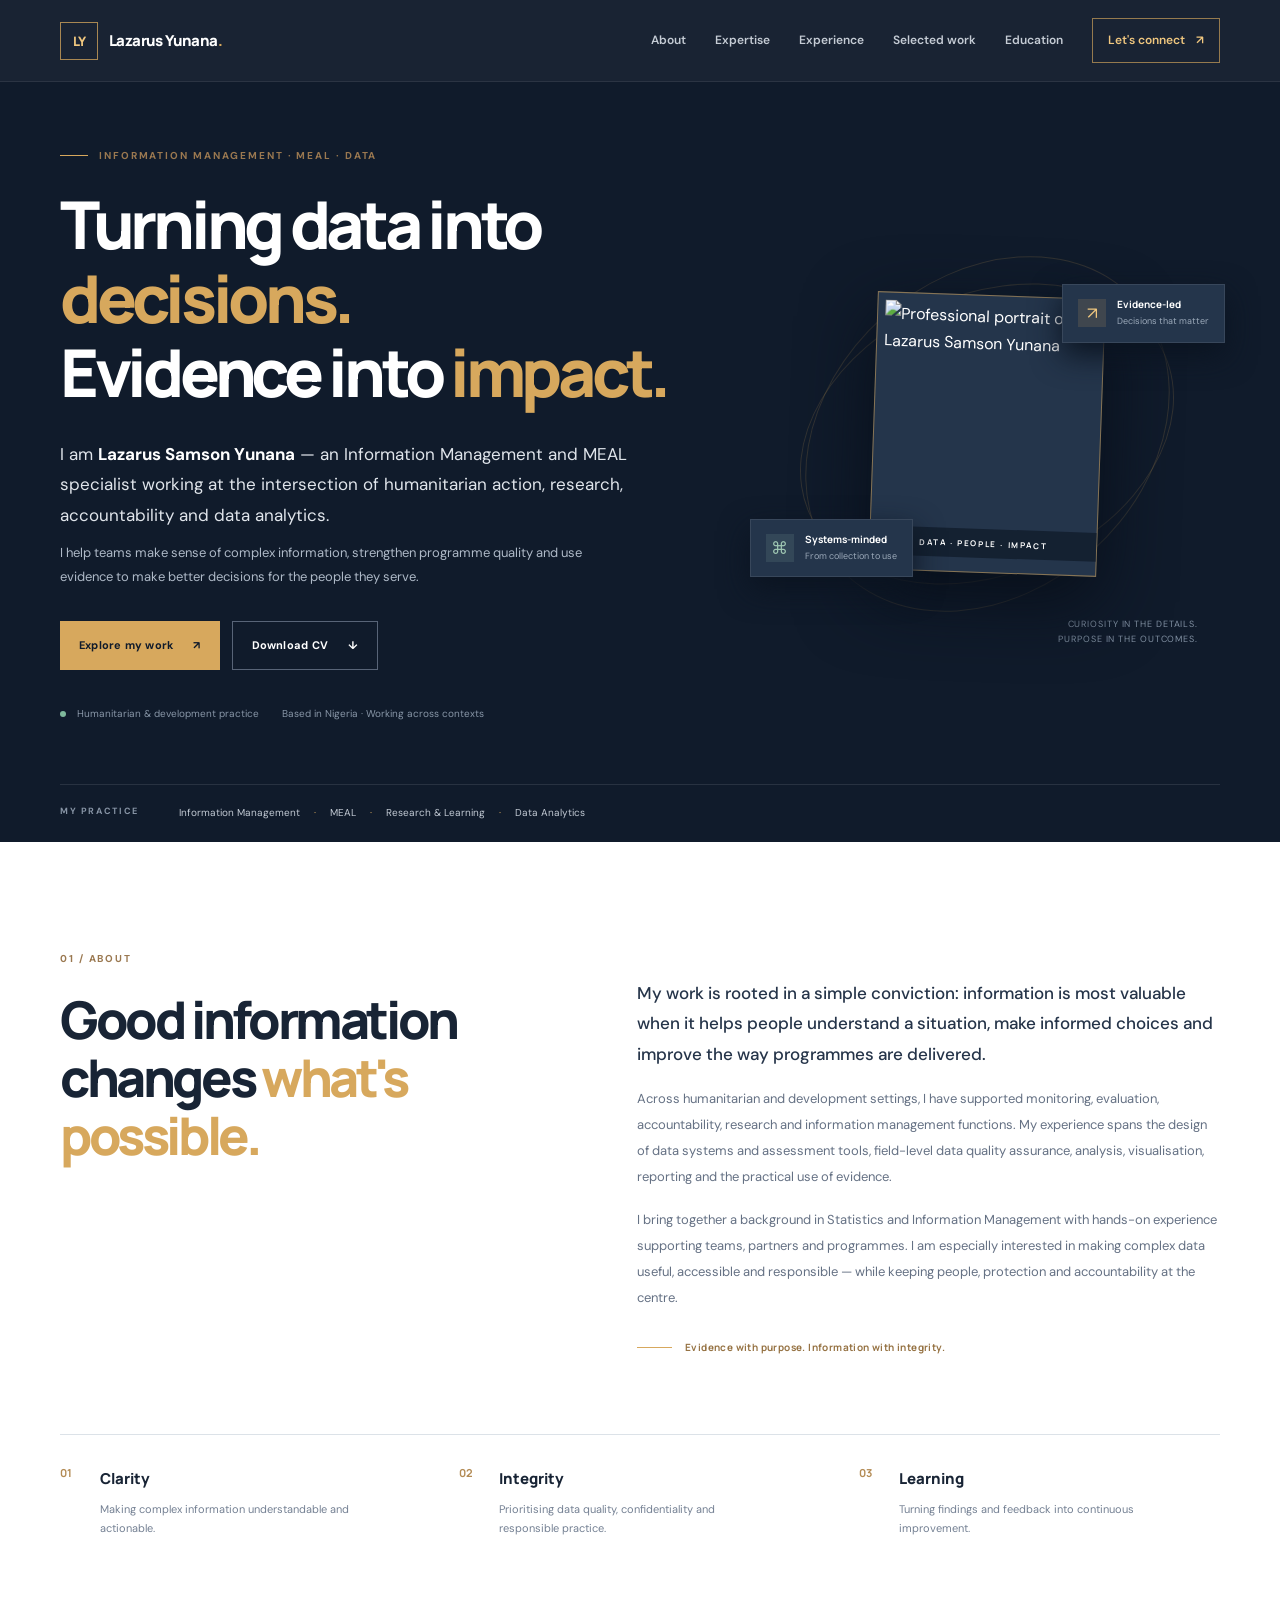
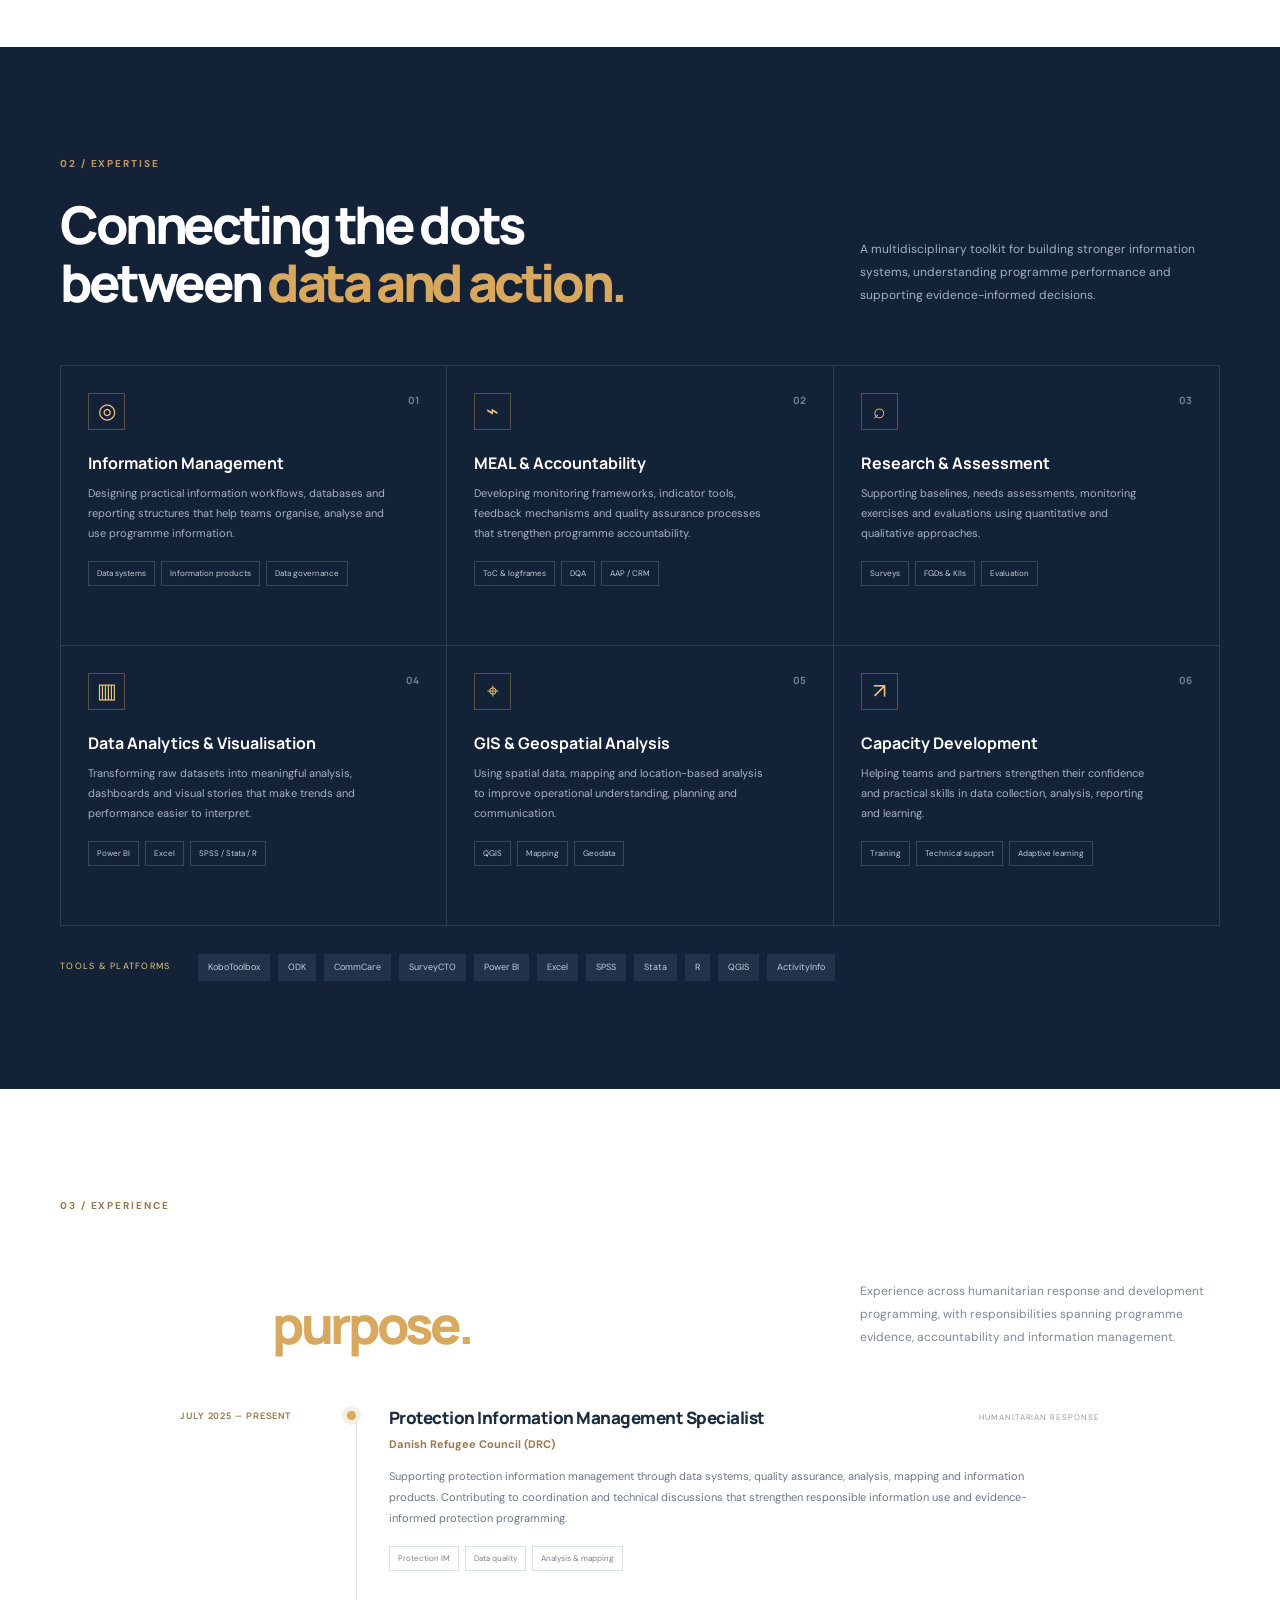
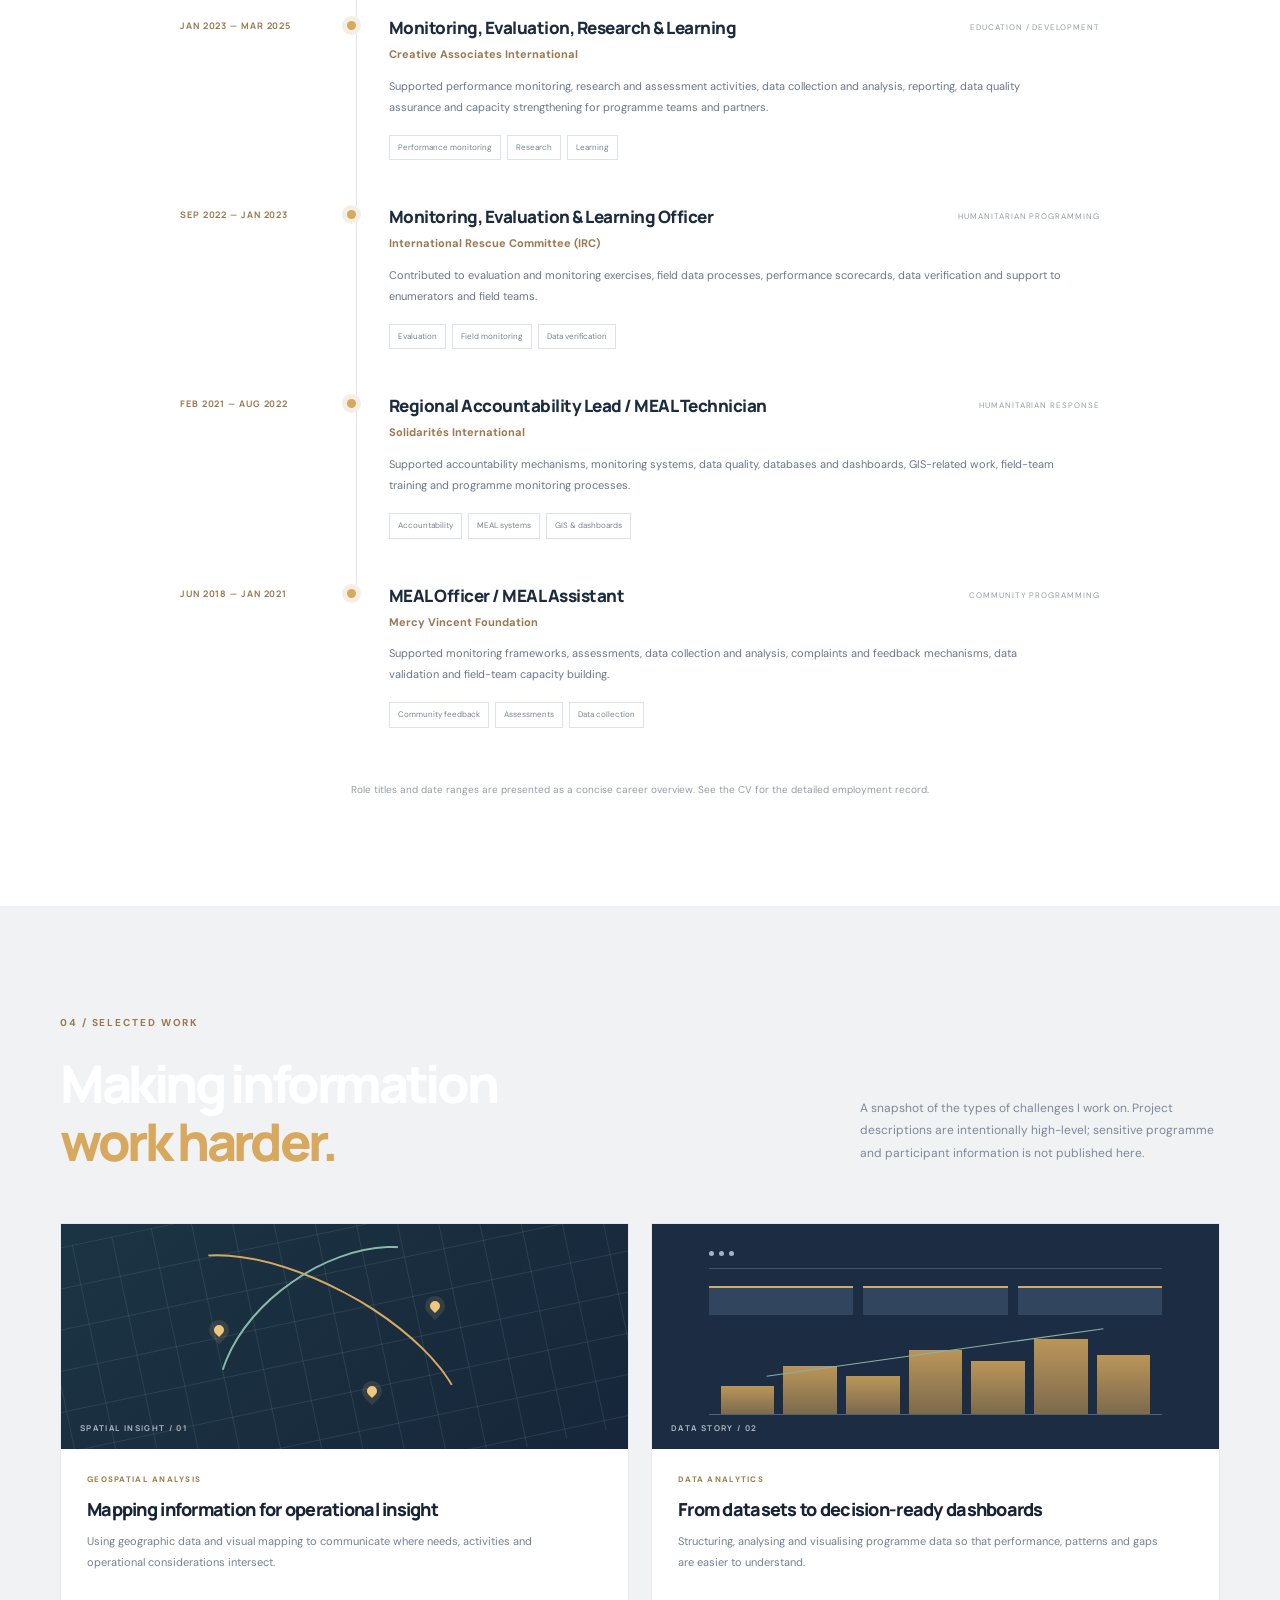
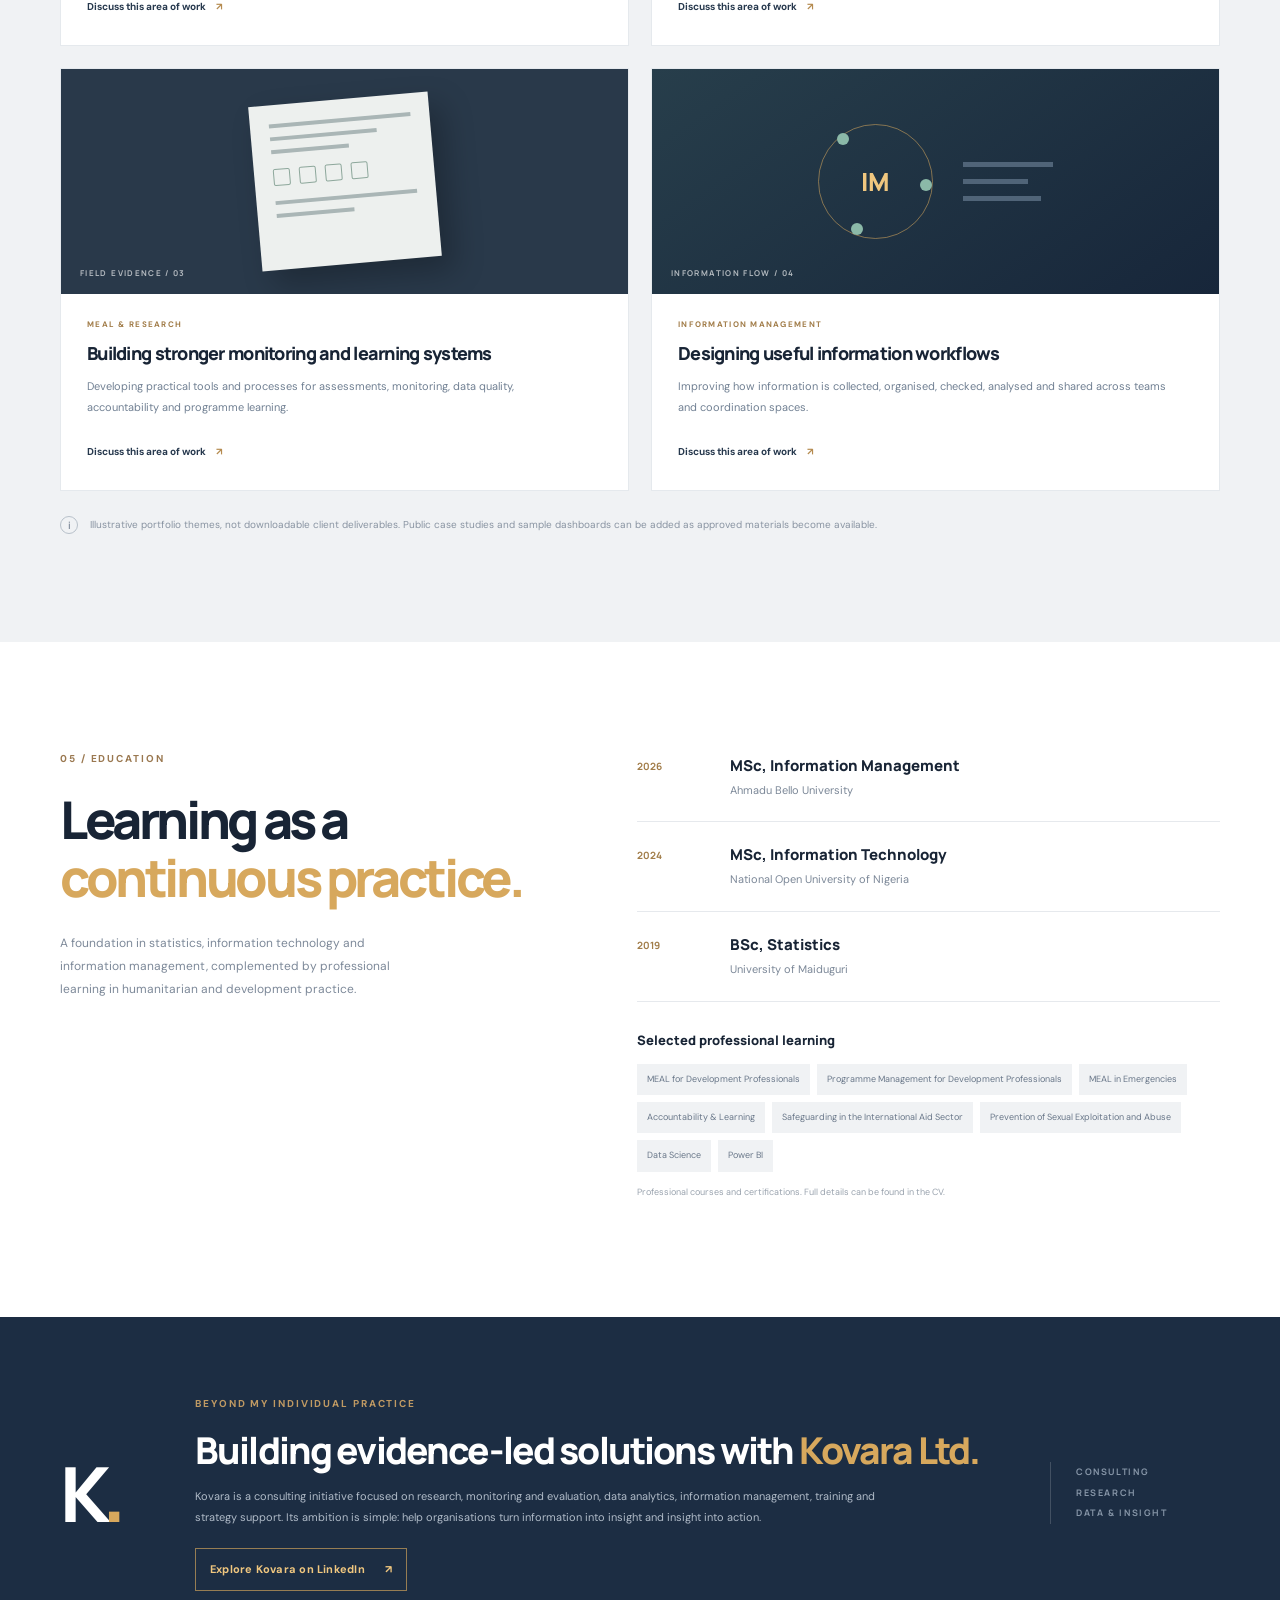
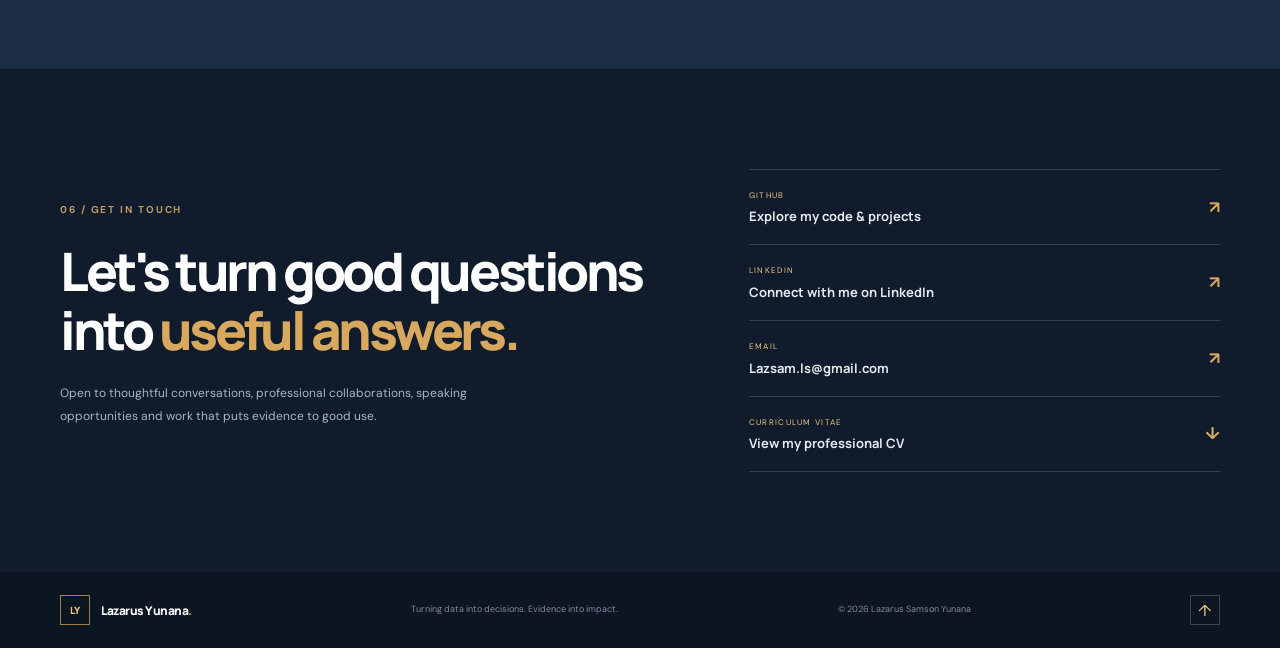
==== index.html @ 5ccc834b "Align portfolio experience and education with current CV" ====
<!doctype html>
<html lang="en">
<head>
  <meta charset="utf-8">
  <meta name="viewport" content="width=device-width, initial-scale=1">
  <meta name="theme-color" content="#101b2b">
  <meta name="description" content="Lazarus Samson Yunana — Information Management, MEAL, research and data analytics specialist turning data into decisions and evidence into impact.">
  <meta property="og:title" content="Lazarus Samson Yunana | Information Management & MEAL">
  <meta property="og:description" content="A portfolio of humanitarian information management, MEAL, research and data analytics work.">
  <meta property="og:type" content="website">
  <meta property="og:url" content="https://lazarusyunana.github.io/">
  <title>Lazarus Samson Yunana | Information Management & MEAL</title>
  <link rel="preconnect" href="https://fonts.googleapis.com">
  <link rel="preconnect" href="https://fonts.gstatic.com" crossorigin>
  <link href="https://fonts.googleapis.com/css2?family=DM+Sans:wght@400;500;600;700&family=Manrope:wght@400;500;600;700;800&display=swap" rel="stylesheet">
  <link rel="stylesheet" href="style.css">
  <script defer src="script.js"></script>
</head>
<body>
  <a class="skip-link" href="#main">Skip to content</a>
  <div class="reading-progress" aria-hidden="true"><span id="reading-progress-bar"></span></div>

  <header class="site-header" id="top">
    <div class="container nav-wrap">
      <a class="brand" href="#top" aria-label="Lazarus Yunana home">
        <span class="brand-mark">LY</span>
        <span class="brand-name">Lazarus Yunana<span class="brand-dot">.</span></span>
      </a>
      <button class="menu-toggle" type="button" aria-label="Open navigation" aria-expanded="false" aria-controls="primary-nav">
        <span></span><span></span>
      </button>
      <nav class="primary-nav" id="primary-nav" aria-label="Main navigation">
        <a href="#about">About</a>
        <a href="#expertise">Expertise</a>
        <a href="#experience">Experience</a>
        <a href="#work">Selected work</a>
        <a href="#education">Education</a>
        <a class="nav-contact" href="mailto:Lazsam.ls@gmail.com">Let's connect <span aria-hidden="true">↗</span></a>
      </nav>
    </div>
  </header>

  <main id="main">
    <section class="hero section-shell">
      <div class="hero-grid container">
        <div class="hero-copy">
          <p class="eyebrow"><span class="eyebrow-line"></span> INFORMATION MANAGEMENT · MEAL · DATA</p>
          <h1>Turning data into <span class="text-accent">decisions.</span><br>Evidence into <span class="text-accent">impact.</span></h1>
          <p class="hero-intro">I am <strong>Lazarus Samson Yunana</strong> — an Information Management and MEAL specialist working at the intersection of humanitarian action, research, accountability and data analytics.</p>
          <p class="hero-support">I help teams make sense of complex information, strengthen programme quality and use evidence to make better decisions for the people they serve.</p>
          <div class="hero-actions">
            <a class="button button-primary" href="#work">Explore my work <span aria-hidden="true">↗</span></a>
            <a class="button button-secondary" href="documents/Lazarus-Samson-Yunana-CV.pdf" target="_blank" rel="noopener">Download CV <span aria-hidden="true">↓</span></a>
          </div>
          <div class="hero-meta">
            <span><i class="status-dot"></i> Humanitarian & development practice</span>
            <span>Based in Nigeria · Working across contexts</span>
          </div>
        </div>
        <aside class="hero-aside" aria-label="Professional focus">
          <div class="orbit orbit-one"></div><div class="orbit orbit-two"></div>
          <div class="profile-photo-frame"><img class="profile-photo" src="images/profile-photo.jpg" alt="Professional portrait of Lazarus Samson Yunana"><span class="photo-caption">DATA · PEOPLE · IMPACT</span></div>
          <div class="floating-note note-top"><span class="note-icon">↗</span><span><strong>Evidence-led</strong><small>Decisions that matter</small></span></div>
          <div class="floating-note note-bottom"><span class="note-icon note-icon-light">⌘</span><span><strong>Systems-minded</strong><small>From collection to use</small></span></div>
          <div class="aside-caption">Curiosity in the details.<br>Purpose in the outcomes.</div>
        </aside>
      </div>
      <div class="hero-bottom container">
        <span>MY PRACTICE</span>
        <div class="practice-list"><span>Information Management</span><b>·</b><span>MEAL</span><b>·</b><span>Research & Learning</span><b>·</b><span>Data Analytics</span></div>
      </div>
    </section>

    <section class="section section-light" id="about">
      <div class="container two-column">
        <div class="section-heading reveal">
          <p class="eyebrow">01 / ABOUT</p>
          <h2>Good information<br>changes <span class="text-accent">what's possible.</span></h2>
        </div>
        <div class="about-copy reveal">
          <p class="lead">My work is rooted in a simple conviction: information is most valuable when it helps people understand a situation, make informed choices and improve the way programmes are delivered.</p>
          <p>Across humanitarian and development settings, I have supported monitoring, evaluation, accountability, research and information management functions. My experience spans the design of data systems and assessment tools, field-level data quality assurance, analysis, visualisation, reporting and the practical use of evidence.</p>
          <p>I bring together a background in Statistics and Information Management with hands-on experience supporting teams, partners and programmes. I am especially interested in making complex data useful, accessible and responsible — while keeping people, protection and accountability at the centre.</p>
          <div class="about-signoff"><span class="signoff-rule"></span><span>Evidence with purpose. Information with integrity.</span></div>
        </div>
      </div>
      <div class="container value-strip reveal">
        <div><span class="value-number">01</span><strong>Clarity</strong><p>Making complex information understandable and actionable.</p></div>
        <div><span class="value-number">02</span><strong>Integrity</strong><p>Prioritising data quality, confidentiality and responsible practice.</p></div>
        <div><span class="value-number">03</span><strong>Learning</strong><p>Turning findings and feedback into continuous improvement.</p></div>
      </div>
    </section>

    <section class="section section-dark" id="expertise">
      <div class="container">
        <div class="section-heading section-heading-wide reveal">
          <div><p class="eyebrow eyebrow-light">02 / EXPERTISE</p><h2>Connecting the dots<br>between <span class="text-accent">data and action.</span></h2></div>
          <p class="section-intro">A multidisciplinary toolkit for building stronger information systems, understanding programme performance and supporting evidence-informed decisions.</p>
        </div>
        <div class="expertise-grid">
          <article class="expertise-card reveal"><span class="card-index">01</span><div class="expertise-icon">◎</div><h3>Information Management</h3><p>Designing practical information workflows, databases and reporting structures that help teams organise, analyse and use programme information.</p><div class="tag-list"><span>Data systems</span><span>Information products</span><span>Data governance</span></div></article>
          <article class="expertise-card reveal"><span class="card-index">02</span><div class="expertise-icon">⌁</div><h3>MEAL & Accountability</h3><p>Developing monitoring frameworks, indicator tools, feedback mechanisms and quality assurance processes that strengthen programme accountability.</p><div class="tag-list"><span>ToC & logframes</span><span>DQA</span><span>AAP / CRM</span></div></article>
          <article class="expertise-card reveal"><span class="card-index">03</span><div class="expertise-icon">⌕</div><h3>Research & Assessment</h3><p>Supporting baselines, needs assessments, monitoring exercises and evaluations using quantitative and qualitative approaches.</p><div class="tag-list"><span>Surveys</span><span>FGDs & KIIs</span><span>Evaluation</span></div></article>
          <article class="expertise-card reveal"><span class="card-index">04</span><div class="expertise-icon">▥</div><h3>Data Analytics & Visualisation</h3><p>Transforming raw datasets into meaningful analysis, dashboards and visual stories that make trends and performance easier to interpret.</p><div class="tag-list"><span>Power BI</span><span>Excel</span><span>SPSS / Stata / R</span></div></article>
          <article class="expertise-card reveal"><span class="card-index">05</span><div class="expertise-icon">⌖</div><h3>GIS & Geospatial Analysis</h3><p>Using spatial data, mapping and location-based analysis to improve operational understanding, planning and communication.</p><div class="tag-list"><span>QGIS</span><span>Mapping</span><span>Geodata</span></div></article>
          <article class="expertise-card reveal"><span class="card-index">06</span><div class="expertise-icon">↗</div><h3>Capacity Development</h3><p>Helping teams and partners strengthen their confidence and practical skills in data collection, analysis, reporting and learning.</p><div class="tag-list"><span>Training</span><span>Technical support</span><span>Adaptive learning</span></div></article>
        </div>
        <div class="tools-band reveal"><span class="tools-label">TOOLS & PLATFORMS</span><div class="tools-list"><span>KoboToolbox</span><span>ODK</span><span>CommCare</span><span>SurveyCTO</span><span>Power BI</span><span>Excel</span><span>SPSS</span><span>Stata</span><span>R</span><span>QGIS</span><span>ActivityInfo</span></div></div>
      </div>
    </section>

    <section class="section section-light" id="experience">
      <div class="container">
        <div class="section-heading section-heading-wide reveal">
          <div><p class="eyebrow">03 / EXPERIENCE</p><h2>Grounded in practice.<br>Driven by <span class="text-accent">purpose.</span></h2></div>
          <p class="section-intro">Experience across humanitarian response and development programming, with responsibilities spanning programme evidence, accountability and information management.</p>
        </div>
        <div class="timeline">
          <article class="timeline-item reveal"><div class="timeline-date">JULY 2025 — PRESENT</div><div class="timeline-marker"></div><div class="timeline-content"><div class="timeline-topline"><h3>Protection Information Management Specialist</h3><span class="work-type">HUMANITARIAN RESPONSE</span></div><h4>Danish Refugee Council (DRC)</h4><p>Supporting protection information management through data systems, quality assurance, analysis, mapping and information products. Contributing to coordination and technical discussions that strengthen responsible information use and evidence-informed protection programming.</p><div class="timeline-tags"><span>Protection IM</span><span>Data quality</span><span>Analysis & mapping</span></div></div></article>
          <article class="timeline-item reveal"><div class="timeline-date">JAN 2023 — MAR 2025</div><div class="timeline-marker"></div><div class="timeline-content"><div class="timeline-topline"><h3>Monitoring, Evaluation, Research & Learning</h3><span class="work-type">EDUCATION / DEVELOPMENT</span></div><h4>Creative Associates International</h4><p>Supported performance monitoring, research and assessment activities, data collection and analysis, reporting, data quality assurance and capacity strengthening for programme teams and partners.</p><div class="timeline-tags"><span>Performance monitoring</span><span>Research</span><span>Learning</span></div></div></article>
          <article class="timeline-item reveal"><div class="timeline-date">SEP 2022 — JAN 2023</div><div class="timeline-marker"></div><div class="timeline-content"><div class="timeline-topline"><h3>Monitoring, Evaluation & Learning Officer</h3><span class="work-type">HUMANITARIAN PROGRAMMING</span></div><h4>International Rescue Committee (IRC)</h4><p>Contributed to evaluation and monitoring exercises, field data processes, performance scorecards, data verification and support to enumerators and field teams.</p><div class="timeline-tags"><span>Evaluation</span><span>Field monitoring</span><span>Data verification</span></div></div></article>
          <article class="timeline-item reveal"><div class="timeline-date">FEB 2021 — AUG 2022</div><div class="timeline-marker"></div><div class="timeline-content"><div class="timeline-topline"><h3>Regional Accountability Lead / MEAL Technician</h3><span class="work-type">HUMANITARIAN RESPONSE</span></div><h4>Solidarités International</h4><p>Supported accountability mechanisms, monitoring systems, data quality, databases and dashboards, GIS-related work, field-team training and programme monitoring processes.</p><div class="timeline-tags"><span>Accountability</span><span>MEAL systems</span><span>GIS & dashboards</span></div></div></article>
          <article class="timeline-item reveal"><div class="timeline-date">JUN 2018 — JAN 2021</div><div class="timeline-marker"></div><div class="timeline-content"><div class="timeline-topline"><h3>MEAL Officer / MEAL Assistant</h3><span class="work-type">COMMUNITY PROGRAMMING</span></div><h4>Mercy Vincent Foundation</h4><p>Supported monitoring frameworks, assessments, data collection and analysis, complaints and feedback mechanisms, data validation and field-team capacity building.</p><div class="timeline-tags"><span>Community feedback</span><span>Assessments</span><span>Data collection</span></div></div></article>
        </div>
        <p class="timeline-note">Role titles and date ranges are presented as a concise career overview. See the CV for the detailed employment record.</p>
      </div>
    </section>

    <section class="section section-paper" id="work">
      <div class="container">
        <div class="section-heading section-heading-wide reveal">
          <div><p class="eyebrow">04 / SELECTED WORK</p><h2>Making information<br><span class="text-accent">work harder.</span></h2></div>
          <p class="section-intro">A snapshot of the types of challenges I work on. Project descriptions are intentionally high-level; sensitive programme and participant information is not published here.</p>
        </div>
        <div class="work-grid">
          <article class="work-card work-feature reveal"><div class="work-visual visual-map"><div class="map-grid"></div><div class="map-route route-one"></div><div class="map-route route-two"></div><span class="map-pin pin-a"></span><span class="map-pin pin-b"></span><span class="map-pin pin-c"></span><span class="visual-label">SPATIAL INSIGHT / 01</span></div><div class="work-card-body"><div class="work-category">GEOSPATIAL ANALYSIS</div><h3>Mapping information for operational insight</h3><p>Using geographic data and visual mapping to communicate where needs, activities and operational considerations intersect.</p><a href="#contact" class="text-link">Discuss this area of work <span>↗</span></a></div></article>
          <article class="work-card reveal"><div class="work-visual visual-dashboard"><div class="dash-top"><i></i><i></i><i></i></div><div class="dash-content"><div class="dash-kpi"><span></span><span></span><span></span></div><div class="dash-chart"><b style="height:34%"></b><b style="height:58%"></b><b style="height:46%"></b><b style="height:78%"></b><b style="height:65%"></b><b style="height:91%"></b><b style="height:72%"></b></div><div class="dash-line"></div></div><span class="visual-label">DATA STORY / 02</span></div><div class="work-card-body"><div class="work-category">DATA ANALYTICS</div><h3>From datasets to decision-ready dashboards</h3><p>Structuring, analysing and visualising programme data so that performance, patterns and gaps are easier to understand.</p><a href="#contact" class="text-link">Discuss this area of work <span>↗</span></a></div></article>
          <article class="work-card reveal"><div class="work-visual visual-field"><div class="field-sheet"><span class="sheet-line long"></span><span class="sheet-line"></span><span class="sheet-line mid"></span><div class="sheet-checks"><i></i><i></i><i></i><i></i></div><span class="sheet-line long"></span><span class="sheet-line mid"></span></div><span class="visual-label">FIELD EVIDENCE / 03</span></div><div class="work-card-body"><div class="work-category">MEAL & RESEARCH</div><h3>Building stronger monitoring and learning systems</h3><p>Developing practical tools and processes for assessments, monitoring, data quality, accountability and programme learning.</p><a href="#contact" class="text-link">Discuss this area of work <span>↗</span></a></div></article>
          <article class="work-card reveal"><div class="work-visual visual-information"><div class="info-circles"><span>IM</span><i></i><i></i><i></i></div><div class="info-lines"><b></b><b></b><b></b></div><span class="visual-label">INFORMATION FLOW / 04</span></div><div class="work-card-body"><div class="work-category">INFORMATION MANAGEMENT</div><h3>Designing useful information workflows</h3><p>Improving how information is collected, organised, checked, analysed and shared across teams and coordination spaces.</p><a href="#contact" class="text-link">Discuss this area of work <span>↗</span></a></div></article>
        </div>
        <div class="work-footnote"><span class="footnote-mark">i</span><p>Illustrative portfolio themes, not downloadable client deliverables. Public case studies and sample dashboards can be added as approved materials become available.</p></div>
      </div>
    </section>

    <section class="section section-light" id="education">
      <div class="container education-grid">
        <div class="section-heading reveal"><p class="eyebrow">05 / EDUCATION</p><h2>Learning as a<br><span class="text-accent">continuous practice.</span></h2><p class="section-intro">A foundation in statistics, information technology and information management, complemented by professional learning in humanitarian and development practice.</p></div>
        <div class="education-content reveal">
          <div class="education-item"><span class="education-year">2026</span><div><h3>MSc, Information Management</h3><p>Ahmadu Bello University</p></div></div>
          <div class="education-item"><span class="education-year">2024</span><div><h3>MSc, Information Technology</h3><p>National Open University of Nigeria</p></div></div>
          <div class="education-item"><span class="education-year">2019</span><div><h3>BSc, Statistics</h3><p>University of Maiduguri</p></div></div>
          <div class="certifications"><h3>Selected professional learning</h3><div class="cert-list"><span>MEAL for Development Professionals</span><span>Programme Management for Development Professionals</span><span>MEAL in Emergencies</span><span>Accountability & Learning</span><span>Safeguarding in the International Aid Sector</span><span>Prevention of Sexual Exploitation and Abuse</span><span>Data Science</span><span>Power BI</span></div><p class="cert-note">Professional courses and certifications. Full details can be found in the CV.</p></div>
        </div>
      </div>
    </section>

    <section class="section section-kovara">
      <div class="container kovara-wrap reveal">
        <div class="kovara-mark">K<span>.</span></div>
        <div class="kovara-copy"><p class="eyebrow eyebrow-light">BEYOND MY INDIVIDUAL PRACTICE</p><h2>Building evidence-led solutions with <span class="text-accent">Kovara Ltd.</span></h2><p>Kovara is a consulting initiative focused on research, monitoring and evaluation, data analytics, information management, training and strategy support. Its ambition is simple: help organisations turn information into insight and insight into action.</p><a class="button button-outline" href="https://www.linkedin.com/company/kovara-ltd/" target="_blank" rel="noopener">Explore Kovara on LinkedIn <span>↗</span></a></div>
        <div class="kovara-side-note">CONSULTING<br>RESEARCH<br>DATA & INSIGHT</div>
      </div>
    </section>

    <section class="section contact-section" id="contact">
      <div class="container contact-wrap">
        <div class="contact-copy reveal"><p class="eyebrow eyebrow-light">06 / GET IN TOUCH</p><h2>Let's turn good questions<br>into <span class="text-accent">useful answers.</span></h2><p>Open to thoughtful conversations, professional collaborations, speaking opportunities and work that puts evidence to good use.</p></div>
        <div class="contact-links reveal">
          <a class="contact-link" href="https://github.com/Lazarusyunana" target="_blank" rel="noopener"><span><small>GITHUB</small><strong>Explore my code & projects</strong></span><b>↗</b></a>
          <a class="contact-link" href="https://www.linkedin.com/in/lazarus-samson-03a080132/" target="_blank" rel="noopener"><span><small>LINKEDIN</small><strong>Connect with me on LinkedIn</strong></span><b>↗</b></a>
          <a class="contact-link" href="mailto:Lazsam.ls@gmail.com"><span><small>EMAIL</small><strong>Lazsam.ls@gmail.com</strong></span><b>↗</b></a>
          <a class="contact-link" href="documents/Lazarus-Samson-Yunana-CV.pdf" target="_blank" rel="noopener"><span><small>CURRICULUM VITAE</small><strong>View my professional CV</strong></span><b>↓</b></a>
        </div>
      </div>
    </section>
  </main>

  <footer class="site-footer">
    <div class="container footer-wrap"><a class="brand footer-brand" href="#top"><span class="brand-mark">LY</span><span class="brand-name">Lazarus Yunana<span class="brand-dot">.</span></span></a><p>Turning data into decisions. Evidence into impact.</p><span>© <span id="current-year">2026</span> Lazarus Samson Yunana</span><a class="back-top" href="#top" aria-label="Back to top">↑</a></div>
  </footer>
</body>
</html>
---- style.css ----
:root{--navy:#101b2b;--navy-2:#17263a;--ink:#182435;--muted:#637083;--paper:#f4f6f8;--white:#fff;--line:#dce2e8;--accent:#d7a85d;--accent-light:#f0c77f;--font-body:"DM Sans",sans-serif;--font-display:"Manrope",sans-serif;--container:1160px}
*{box-sizing:border-box}html{scroll-behavior:smooth;scroll-padding-top:90px}body{margin:0;font-family:var(--font-body);color:var(--ink);background:var(--paper);line-height:1.7;-webkit-font-smoothing:antialiased}a{color:inherit;text-decoration:none}button{font:inherit}.container{width:min(var(--container),calc(100% - 48px));margin-inline:auto}.reading-progress{height:3px;position:fixed;z-index:1000;inset:0 0 auto;background:transparent}.reading-progress span{display:block;height:100%;width:0;background:var(--accent)}.skip-link{position:absolute;left:-999px;top:10px;background:#fff;padding:10px 16px;z-index:1001}.skip-link:focus{left:10px}
.site-header{height:82px;position:sticky;top:0;z-index:100;background:rgba(16,27,43,.96);backdrop-filter:blur(14px);border-bottom:1px solid rgba(255,255,255,.08)}.nav-wrap{height:100%;display:flex;align-items:center;justify-content:space-between}.brand{display:inline-flex;align-items:center;gap:11px;color:#fff}.brand-mark{width:38px;height:38px;display:grid;place-items:center;border:1px solid rgba(215,168,93,.75);color:var(--accent-light);font:800 13px var(--font-display);letter-spacing:-.04em}.brand-name{font:800 15px var(--font-display);letter-spacing:-.04em}.brand-dot{color:var(--accent)}.primary-nav{display:flex;align-items:center;gap:29px;color:#c5ccd5;font-size:12px;font-weight:600}.primary-nav>a:not(.nav-contact){transition:color .2s}.primary-nav>a:hover{color:var(--accent-light)}.nav-contact{padding:11px 15px;border:1px solid rgba(215,168,93,.65);color:var(--accent-light)}.nav-contact span{margin-left:8px}.menu-toggle{display:none}
.hero{background:var(--navy);color:#fff;position:relative;overflow:hidden}.hero-grid{min-height:620px;display:grid;grid-template-columns:1.15fr .85fr;align-items:center;gap:65px;padding-top:65px;padding-bottom:62px}.eyebrow{font-size:10px;font-weight:700;letter-spacing:.19em;color:#9a7850;margin:0 0 24px;display:flex;align-items:center;gap:11px}.eyebrow-line{width:28px;height:1px;background:var(--accent)}.hero h1,.section-heading h2,.contact-copy h2{font:800 clamp(40px,5.3vw,66px)/1.12 var(--font-display);letter-spacing:-.065em;margin:0}.text-accent{color:var(--accent)}.hero-intro{font-size:17px;line-height:1.8;color:#e0e5eb;max-width:620px;margin:29px 0 10px}.hero-intro strong{color:#fff}.hero-support{font-size:13px;line-height:1.9;color:#aeb9c7;max-width:560px;margin:0}.hero-actions{display:flex;gap:12px;flex-wrap:wrap;margin-top:31px}.button{display:inline-flex;align-items:center;justify-content:center;gap:20px;padding:14px 19px;font-size:11px;font-weight:700;letter-spacing:.02em;transition:transform .2s,background .2s}.button:hover{transform:translateY(-3px)}.button-primary{background:var(--accent);color:var(--navy)}.button-primary:hover{background:var(--accent-light)}.button-secondary{border:1px solid #586477;color:#fff}.button-secondary:hover{border-color:var(--accent);color:var(--accent-light)}.hero-meta{display:flex;gap:23px;flex-wrap:wrap;margin-top:35px;color:#8896a7;font-size:10px}.status-dot{display:inline-block;width:6px;height:6px;border-radius:50%;background:#7eb89b;margin-right:8px}.hero-aside{height:430px;position:relative;display:grid;place-items:center}.orbit{position:absolute;border:1px solid rgba(215,168,93,.17);border-radius:50%;transform:rotate(-24deg)}.orbit-one{width:390px;height:280px}.orbit-two{width:315px;height:400px;transform:rotate(48deg)}.profile-monogram{width:228px;height:228px;border-radius:50%;border:1px solid rgba(215,168,93,.5);background:radial-gradient(circle at 35% 30%,#31435a,#17263a 64%);box-shadow:0 25px 70px #080f1a;display:flex;flex-direction:column;align-items:center;justify-content:center;position:relative;z-index:1}.profile-monogram:before,.profile-monogram:after{content:"";position:absolute;border:1px solid rgba(215,168,93,.22);border-radius:50%;inset:13px}.profile-monogram:after{inset:-10px;border-style:dashed}.profile-monogram>span{font:800 78px/.95 var(--font-display);letter-spacing:-.1em;color:#f0c77f}.profile-monogram small{font-size:8px;letter-spacing:.22em;color:#aab6c5;margin-top:17px}.floating-note{position:absolute;z-index:2;display:flex;align-items:center;gap:11px;padding:12px 15px;background:#24354b;border:1px solid rgba(255,255,255,.09);box-shadow:0 12px 30px #0b1421;color:#fff}.note-top{top:65px;right:-5px}.note-bottom{bottom:72px;left:-5px}.note-icon{width:28px;height:28px;display:grid;place-items:center;background:rgba(215,168,93,.15);color:var(--accent-light);font-size:17px}.note-icon-light{color:#9ec6b2;background:rgba(158,198,178,.12)}.floating-note strong,.floating-note small{display:block}.floating-note strong{font:700 10px var(--font-display)}.floating-note small{font-size:9px;color:#9ba9b9;margin-top:3px}.aside-caption{position:absolute;bottom:2px;right:22px;font-size:9px;line-height:1.7;letter-spacing:.1em;text-transform:uppercase;color:#8190a2;text-align:right}.hero-bottom{border-top:1px solid rgba(255,255,255,.1);padding-top:19px;padding-bottom:21px;display:flex;gap:40px;align-items:center}.hero-bottom>span{font-size:9px;letter-spacing:.18em;color:#8794a5;font-weight:700}.practice-list{display:flex;gap:14px;flex-wrap:wrap;color:#c2cad4;font-size:10px}.practice-list b{color:var(--accent);font-weight:400}
.section{padding:108px 0}.section-light{background:#fff}.section-paper{background:#f0f2f4}.two-column{display:grid;grid-template-columns:.9fr 1.1fr;gap:100px}.section-heading h2{font-size:clamp(36px,4.3vw,52px);color:var(--ink)}.about-copy{padding-top:28px}.about-copy p{font-size:13px;color:#657184;line-height:2;margin:0 0 17px}.about-copy .lead{font-size:17px;line-height:1.8;color:#253449;font-weight:500}.about-signoff{display:flex;align-items:center;gap:13px;margin-top:29px;color:#967344;font:700 10px var(--font-display);letter-spacing:.04em}.signoff-rule{width:35px;height:1px;background:var(--accent)}.value-strip{display:grid;grid-template-columns:repeat(3,1fr);gap:38px;margin-top:80px;padding-top:30px;border-top:1px solid var(--line)}.value-strip>div{position:relative;padding-left:40px}.value-number{position:absolute;left:0;top:0;color:#b38b54;font:700 11px var(--font-display)}.value-strip strong{font:800 15px var(--font-display)}.value-strip p{font-size:11px;color:#748093;max-width:260px;margin:7px 0 0;line-height:1.8}
.section-dark{background:#142237;color:#fff}.eyebrow-light{color:#c09a63}.section-heading-wide{display:flex;justify-content:space-between;align-items:flex-end;gap:60px;margin-bottom:52px}.section-heading-wide h2{color:#fff}.section-intro{max-width:360px;color:#7d8999;font-size:12px;line-height:1.9;margin:0 0 6px}.section-dark .section-intro{color:#a4afbd}.expertise-grid{display:grid;grid-template-columns:repeat(3,1fr);border-top:1px solid rgba(255,255,255,.12);border-left:1px solid rgba(255,255,255,.12)}.expertise-card{min-height:280px;padding:27px 27px 25px;position:relative;border-right:1px solid rgba(255,255,255,.12);border-bottom:1px solid rgba(255,255,255,.12);transition:background .25s}.expertise-card:hover{background:#1c2d44}.card-index{position:absolute;top:27px;right:27px;color:#758397;font:700 10px var(--font-display)}.expertise-icon{width:37px;height:37px;display:grid;place-items:center;color:var(--accent-light);border:1px solid rgba(215,168,93,.35);font-size:21px}.expertise-card h3{font:700 16px var(--font-display);margin:22px 0 9px}.expertise-card p{font-size:11px;line-height:1.85;color:#a8b2bf;margin:0;max-width:300px}.tag-list,.timeline-tags{display:flex;gap:6px;flex-wrap:wrap;margin-top:17px}.tag-list span,.timeline-tags span{font-size:8px;padding:5px 8px;border:1px solid rgba(255,255,255,.16);color:#c1cbd6}.tools-band{display:flex;gap:28px;align-items:flex-start;padding-top:28px}.tools-label{font-size:9px;letter-spacing:.14em;color:var(--accent-light);white-space:nowrap;padding-top:5px}.tools-list{display:flex;gap:8px;flex-wrap:wrap}.tools-list span{font-size:9px;color:#c4cbd5;background:#21334a;padding:6px 10px}
.timeline{max-width:920px;margin:0 auto}.timeline-item{display:grid;grid-template-columns:145px 20px 1fr;gap:22px;position:relative;padding-bottom:42px}.timeline-item:not(:last-child):before{content:"";position:absolute;left:176px;top:17px;bottom:-1px;width:1px;background:#dfe4e9}.timeline-date{font:700 9px var(--font-display);letter-spacing:.1em;color:#9a7850;padding-top:3px}.timeline-marker{width:9px;height:9px;border-radius:50%;background:var(--accent);margin-top:5px;position:relative;z-index:1;box-shadow:0 0 0 5px #f5eee4}.timeline-content{padding-bottom:3px}.timeline-topline{display:flex;justify-content:space-between;gap:20px;align-items:flex-start}.timeline-content h3{font:800 17px var(--font-display);letter-spacing:-.03em;margin:0;color:#1c2b3d}.timeline-content h4{font-size:11px;color:#9a7850;margin:6px 0 12px;font-weight:700}.timeline-content p{font-size:11px;color:#697689;line-height:1.9;margin:0;max-width:680px}.work-type{font-size:8px;letter-spacing:.12em;color:#929eac;white-space:nowrap;padding-top:5px}.timeline-tags span{border-color:#dce2e8;color:#778395}.timeline-note{font-size:10px;color:#929cab;text-align:center;margin:8px 0 0}
.work-grid{display:grid;grid-template-columns:repeat(2,1fr);gap:22px}.work-card{background:#fff;border:1px solid #e5e9ed;transition:transform .25s,box-shadow .25s}.work-card:hover{transform:translateY(-5px);box-shadow:0 18px 40px rgba(26,43,63,.08)}.work-visual{height:225px;position:relative;overflow:hidden;background:#17263a}.visual-label{position:absolute;bottom:16px;left:19px;font:700 8px var(--font-display);letter-spacing:.17em;color:rgba(255,255,255,.65)}.visual-map{background:linear-gradient(135deg,#1b3443,#17263a)}.map-grid{position:absolute;inset:0;background-image:linear-gradient(rgba(173,205,195,.12) 1px,transparent 1px),linear-gradient(90deg,rgba(173,205,195,.12) 1px,transparent 1px);background-size:31px 31px;transform:rotate(-12deg) scale(1.3)}.map-route{position:absolute;border:2px solid #d7a85d;border-color:#d7a85d transparent transparent transparent;border-radius:50%;transform:rotate(28deg)}.route-one{width:340px;height:150px;left:14%;top:26%}.route-two{width:280px;height:180px;left:25%;top:18%;transform:rotate(-35deg);border-color:#8bb9a8 transparent transparent transparent}.map-pin{position:absolute;width:10px;height:10px;border-radius:50% 50% 50% 0;background:#f0c77f;transform:rotate(-45deg);box-shadow:0 0 0 5px rgba(240,199,127,.13)}.pin-a{left:27%;top:45%}.pin-b{left:65%;top:34%}.pin-c{left:54%;top:72%}.visual-dashboard{background:#1c2c42;padding:27px 10%}.dash-top{display:flex;gap:5px;border-bottom:1px solid #43536a;padding-bottom:12px}.dash-top i{width:5px;height:5px;border-radius:50%;background:#a5b3c2}.dash-content{padding-top:17px}.dash-kpi{display:flex;gap:10px}.dash-kpi span{height:29px;flex:1;background:#31465e;border-top:2px solid #d7a85d}.dash-chart{height:83px;display:flex;align-items:flex-end;gap:9px;margin-top:17px;padding:0 12px;border-bottom:1px solid #526177}.dash-chart b{flex:1;background:linear-gradient(#d7a85d,#8d754f);opacity:.85}.dash-line{width:60%;height:1px;background:#85b4a4;position:absolute;top:57%;left:20%;transform:rotate(-8deg)}.visual-field{background:#29394a;display:grid;place-items:center}.field-sheet{width:180px;height:165px;background:#edf0ee;transform:rotate(-5deg);padding:19px;box-shadow:12px 15px 30px rgba(0,0,0,.25)}.sheet-line{display:block;height:4px;width:75%;background:#aab6b6;margin-bottom:9px}.sheet-line.long{width:100%}.sheet-line.mid{width:55%}.sheet-checks{display:flex;gap:9px;margin:15px 0}.sheet-checks i{width:17px;height:17px;border:1px solid #8da79b;border-radius:2px}.visual-information{background:linear-gradient(145deg,#273e4b,#17263a);display:flex;align-items:center;justify-content:center;gap:30px}.info-circles{width:115px;height:115px;border:1px solid rgba(215,168,93,.55);border-radius:50%;display:grid;place-items:center;position:relative;color:#f0c77f;font:800 25px var(--font-display)}.info-circles i{position:absolute;width:12px;height:12px;border-radius:50%;background:#8bb9a8}.info-circles i:nth-child(2){top:8px;left:18px}.info-circles i:nth-child(3){right:0;top:48%}.info-circles i:nth-child(4){bottom:3px;left:32px}.info-lines{display:grid;gap:12px}.info-lines b{display:block;width:90px;height:5px;background:#506478}.info-lines b:nth-child(2){width:65px}.info-lines b:nth-child(3){width:78px}.work-card-body{padding:24px 26px 27px}.work-category{font-size:8px;letter-spacing:.16em;color:#a17c48;font-weight:700}.work-card-body h3{font:800 18px/1.35 var(--font-display);letter-spacing:-.04em;margin:10px 0}.work-card-body p{font-size:11px;line-height:1.9;color:#718093;margin:0 0 18px;max-width:490px}.text-link{font-size:10px;font-weight:700;color:#26384d}.text-link span{color:#b58b50;margin-left:8px}.work-footnote{display:flex;gap:12px;align-items:center;margin-top:25px;color:#8994a2}.footnote-mark{width:18px;height:18px;border:1px solid #b8c1ca;border-radius:50%;display:grid;place-items:center;font:700 10px var(--font-display);flex:none}.work-footnote p{font-size:10px;margin:0;line-height:1.7}
.education-grid{display:grid;grid-template-columns:.9fr 1.1fr;gap:100px}.education-grid .section-intro{margin-top:25px}.education-content{padding-top:5px}.education-item{display:grid;grid-template-columns:75px 1fr;gap:18px;padding:0 0 22px;margin-bottom:22px;border-bottom:1px solid #e6e9ed}.education-year{font:700 10px var(--font-display);color:#a17c48;padding-top:4px}.education-item h3{font:800 15px var(--font-display);margin:0 0 5px}.education-item p{font-size:11px;color:#7c8898;margin:0}.certifications{padding-top:7px}.certifications>h3{font:800 13px var(--font-display);margin:0 0 15px}.cert-list{display:flex;flex-wrap:wrap;gap:7px}.cert-list span{font-size:9px;color:#697789;background:#f0f2f4;padding:8px 10px}.cert-note{font-size:9px;color:#9aa3ae;margin-top:13px}
.section-kovara{background:#1c2d43;color:#fff;padding:78px 0}.kovara-wrap{display:grid;grid-template-columns:100px 1fr 170px;gap:35px;align-items:center}.kovara-mark{font:800 76px/.9 var(--font-display);letter-spacing:-.12em;color:#fff}.kovara-mark span{color:var(--accent)}.kovara-copy .eyebrow{margin-bottom:15px}.kovara-copy h2{font:800 clamp(25px,3.2vw,37px)/1.25 var(--font-display);letter-spacing:-.05em;margin:0 0 13px}.kovara-copy>p:not(.eyebrow){font-size:11px;color:#b0bbc8;line-height:1.9;max-width:690px;margin:0 0 20px}.button-outline{border:1px solid rgba(215,168,93,.65);color:var(--accent-light);padding:11px 14px}.button-outline:hover{background:rgba(215,168,93,.1)}.kovara-side-note{border-left:1px solid rgba(255,255,255,.17);padding-left:25px;font:700 9px/2.3 var(--font-display);letter-spacing:.18em;color:#8796a8}
.contact-section{background:#101b2b;color:#fff;padding:100px 0}.contact-wrap{display:grid;grid-template-columns:1fr .8fr;gap:100px;align-items:center}.contact-copy h2{font-size:clamp(36px,4.3vw,53px)}.contact-copy>p:not(.eyebrow){font-size:12px;line-height:1.9;color:#aab5c2;max-width:440px;margin-top:22px}.contact-links{border-top:1px solid rgba(255,255,255,.16)}.contact-link{display:flex;justify-content:space-between;align-items:center;padding:19px 0;border-bottom:1px solid rgba(255,255,255,.16);transition:padding .2s}.contact-link:hover{padding-inline:8px}.contact-link small,.contact-link strong{display:block}.contact-link small{font-size:8px;letter-spacing:.16em;color:var(--accent-light);margin-bottom:5px}.contact-link strong{font:700 13px var(--font-display);color:#e5eaf0}.contact-link>b{font-size:17px;color:var(--accent)}
.site-footer{background:#0c1522;color:#7f8b9b;padding:23px 0}.footer-wrap{display:flex;align-items:center;justify-content:space-between;gap:20px}.footer-brand .brand-mark{width:30px;height:30px;font-size:10px}.footer-brand .brand-name{font-size:12px}.footer-wrap>p,.footer-wrap>span{font-size:9px;margin:0}.back-top{width:30px;height:30px;display:grid;place-items:center;border:1px solid #394657;color:var(--accent-light)}
.reveal{opacity:0;transform:translateY(18px);transition:opacity .65s ease,transform .65s ease}.reveal.is-visible{opacity:1;transform:translateY(0)}
@media(max-width:900px){.primary-nav{gap:17px}.hero-grid{gap:20px}.hero-aside{transform:scale(.9)}.two-column,.education-grid{gap:55px}.section{padding:85px 0}.expertise-card{padding:23px 20px}.contact-wrap{gap:50px}}
@media(max-width:700px){.container{width:min(100% - 36px,var(--container))}.site-header{height:70px}.menu-toggle{display:flex;flex-direction:column;gap:6px;border:0;background:none;padding:10px;cursor:pointer}.menu-toggle span{width:23px;height:2px;background:#fff;transition:transform .2s}.menu-toggle[aria-expanded=true] span:first-child{transform:translateY(4px) rotate(45deg)}.menu-toggle[aria-expanded=true] span:last-child{transform:translateY(-4px) rotate(-45deg)}.primary-nav{display:none;position:absolute;top:70px;left:0;right:0;background:#101b2b;padding:15px 24px 25px;flex-direction:column;align-items:stretch;gap:0;border-top:1px solid rgba(255,255,255,.1)}.primary-nav.is-open{display:flex}.primary-nav a{padding:12px 0}.primary-nav .nav-contact{margin-top:8px;text-align:center;padding:11px}.hero-grid{grid-template-columns:1fr;gap:5px;padding-top:68px;padding-bottom:28px}.hero h1{font-size:clamp(39px,11vw,55px)}.hero-intro{font-size:15px}.hero-aside{height:330px;transform:none;margin-top:5px}.profile-monogram{width:185px;height:185px}.profile-monogram>span{font-size:65px}.orbit-one{width:310px;height:230px}.orbit-two{width:260px;height:320px}.note-top{right:0;top:30px}.note-bottom{left:0;bottom:47px}.aside-caption{right:0;bottom:0}.hero-bottom{display:block}.hero-bottom>span{display:block;margin-bottom:11px}.practice-list{gap:8px 11px}.section{padding:72px 0}.two-column,.education-grid,.contact-wrap{grid-template-columns:1fr;gap:28px}.about-copy{padding-top:0}.value-strip{grid-template-columns:1fr;gap:23px;margin-top:50px}.value-strip>div{max-width:400px}.section-heading-wide{display:block;margin-bottom:35px}.section-heading-wide .section-intro{margin-top:22px}.expertise-grid{grid-template-columns:1fr 1fr}.expertise-card{min-height:285px;padding:19px 15px}.expertise-card h3{font-size:14px}.expertise-card p{font-size:10px}.card-index{top:20px;right:15px}.tools-band{display:block}.tools-label{display:block;margin-bottom:13px}.timeline-item{grid-template-columns:1fr 14px;gap:12px;padding-bottom:32px}.timeline-date{grid-column:1;grid-row:1}.timeline-marker{grid-column:2;grid-row:1;margin-top:3px}.timeline-content{grid-column:1 / -1;grid-row:2;padding-left:0}.timeline-item:not(:last-child):before{left:auto;right:6px;top:15px;bottom:-1px}.timeline-topline{display:block}.work-type{display:block;margin-top:5px}.work-grid{grid-template-columns:1fr}.work-visual{height:205px}.kovara-wrap{grid-template-columns:55px 1fr;gap:18px}.kovara-mark{font-size:53px}.kovara-side-note{grid-column:2;border-left:0;border-top:1px solid rgba(255,255,255,.17);padding:13px 0 0;display:flex;gap:12px}.contact-wrap{gap:35px}.footer-wrap{flex-wrap:wrap}.footer-wrap>p{order:3;width:100%}.footer-wrap>span{margin-left:auto}}
@media(max-width:420px){.expertise-grid{grid-template-columns:1fr}.expertise-card{min-height:0;padding:22px 19px 24px}.expertise-card p{max-width:none}.hero-actions .button{flex:1}.hero-meta{display:grid;gap:8px}.kovara-wrap{grid-template-columns:1fr}.kovara-mark{font-size:52px}.kovara-side-note{grid-column:1}.section-heading h2{font-size:37px}}
@media(prefers-reduced-motion:reduce){html{scroll-behavior:auto}*,*::before,*::after{transition:none!important;animation:none!important}.reveal{opacity:1;transform:none}}

/* Professional portrait */
.profile-photo-frame{width:228px;height:278px;position:relative;z-index:1;padding:7px;border:1px solid rgba(215,168,93,.55);background:#24354b;box-shadow:0 25px 70px #080f1a;transform:rotate(2deg)}
.profile-photo{width:100%;height:100%;display:block;object-fit:cover;object-position:center 25%;filter:saturate(.92)}
.photo-caption{position:absolute;bottom:14px;left:0;right:0;text-align:center;color:#fff;background:rgba(16,27,43,.78);font:700 8px var(--font-display);letter-spacing:.2em;padding:9px 4px}
@media(max-width:700px){.profile-photo-frame{width:190px;height:232px}}
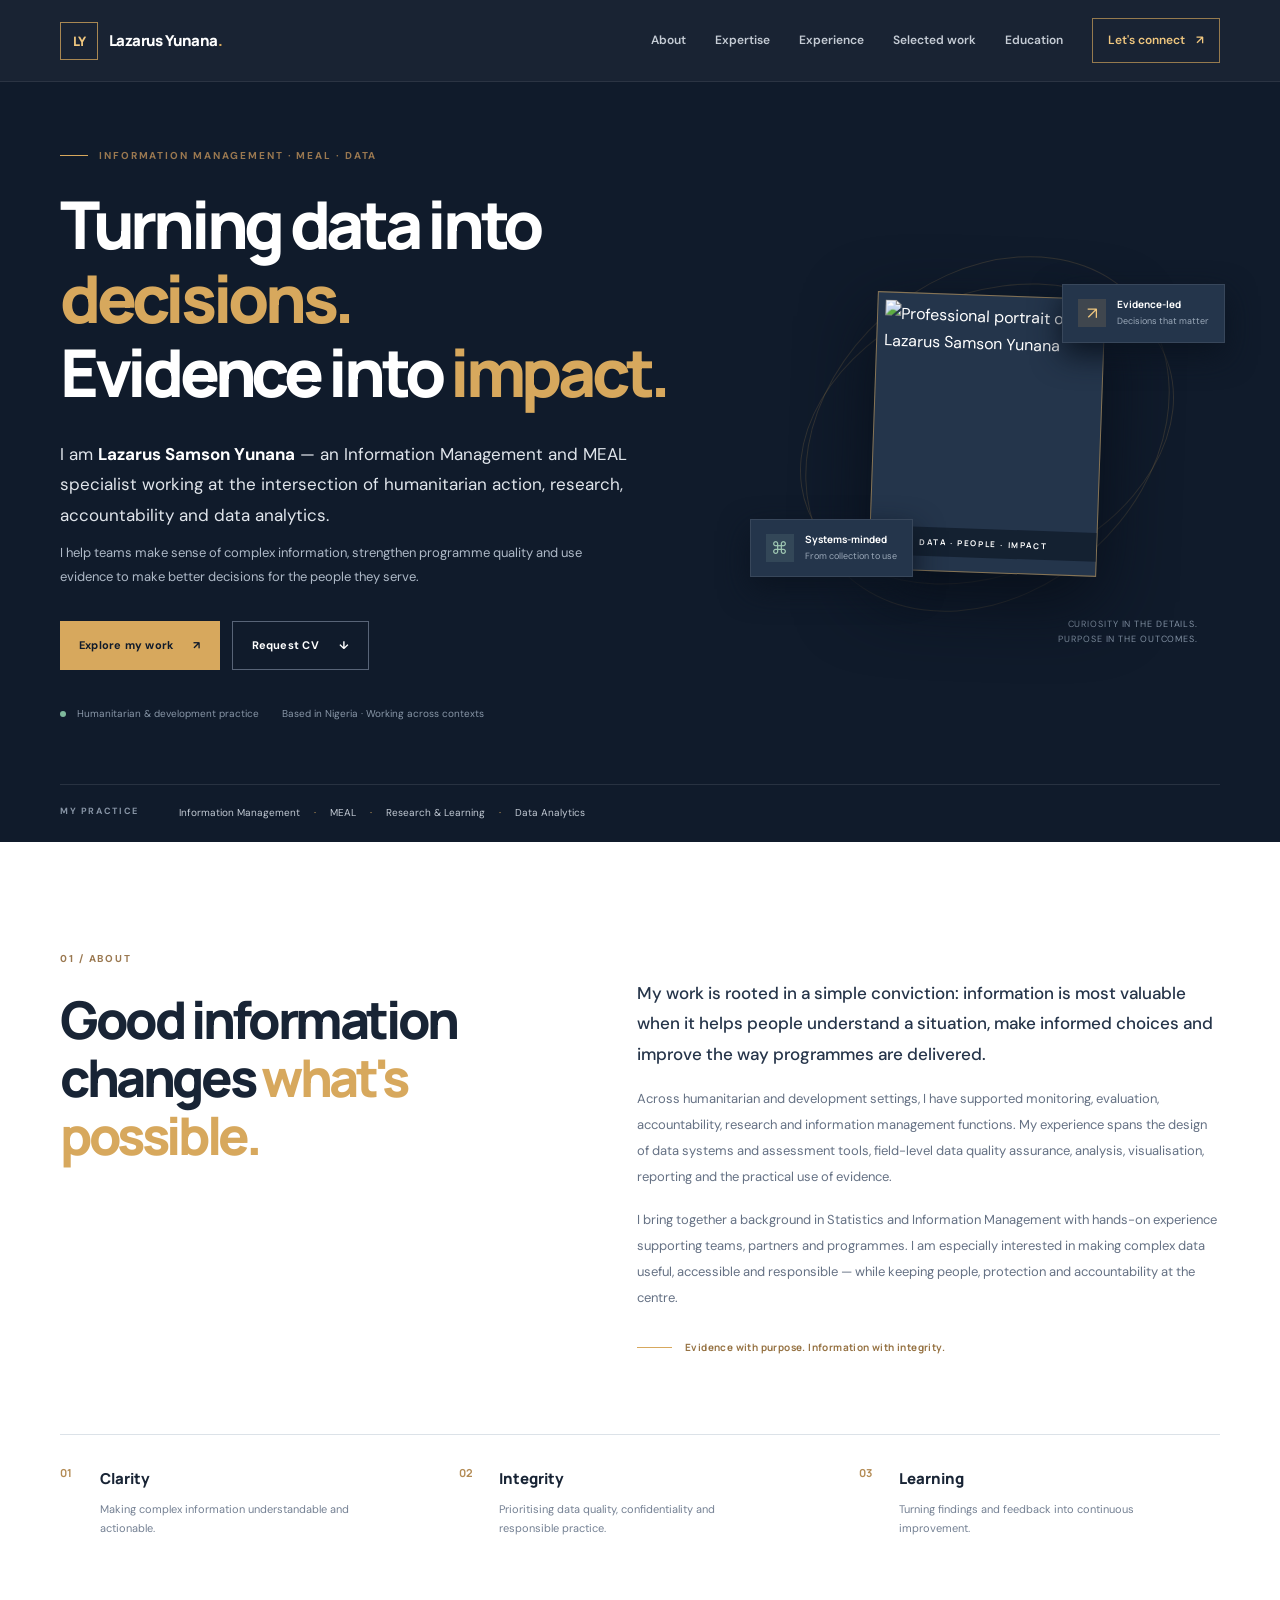
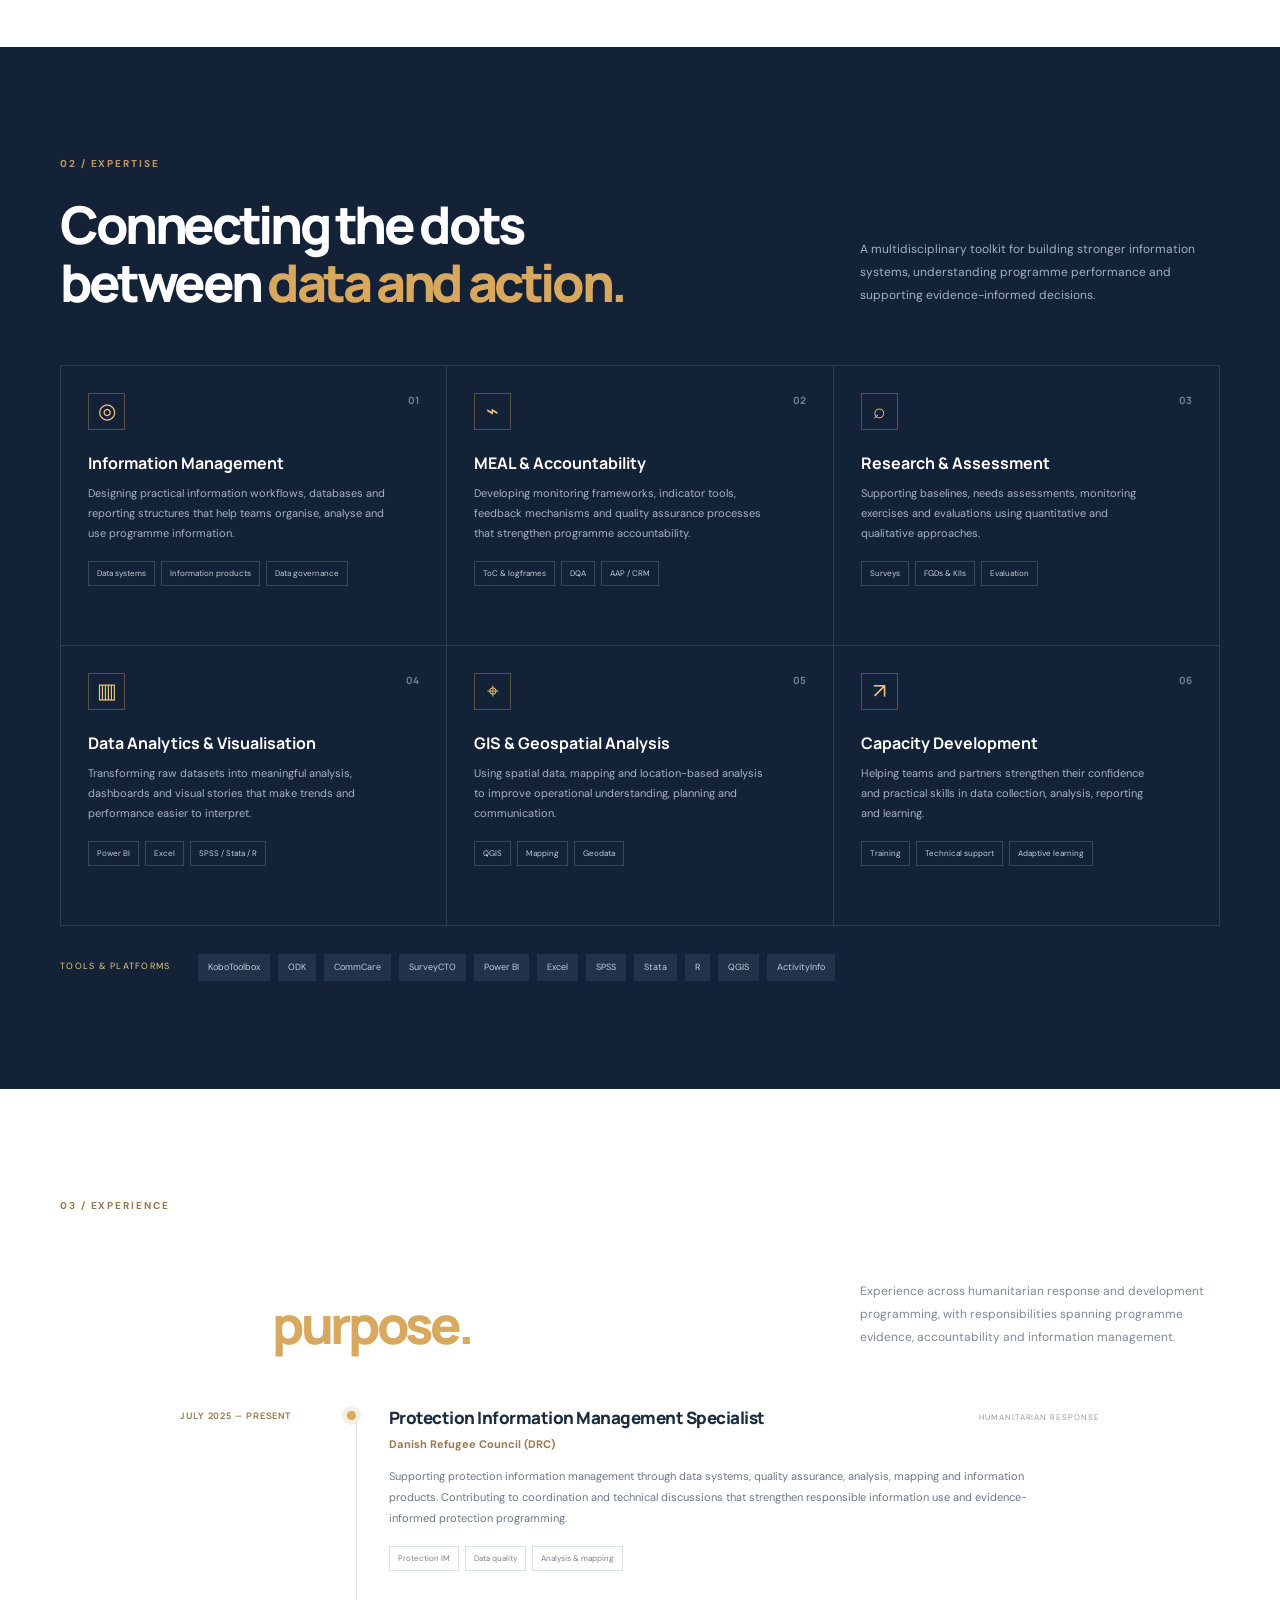
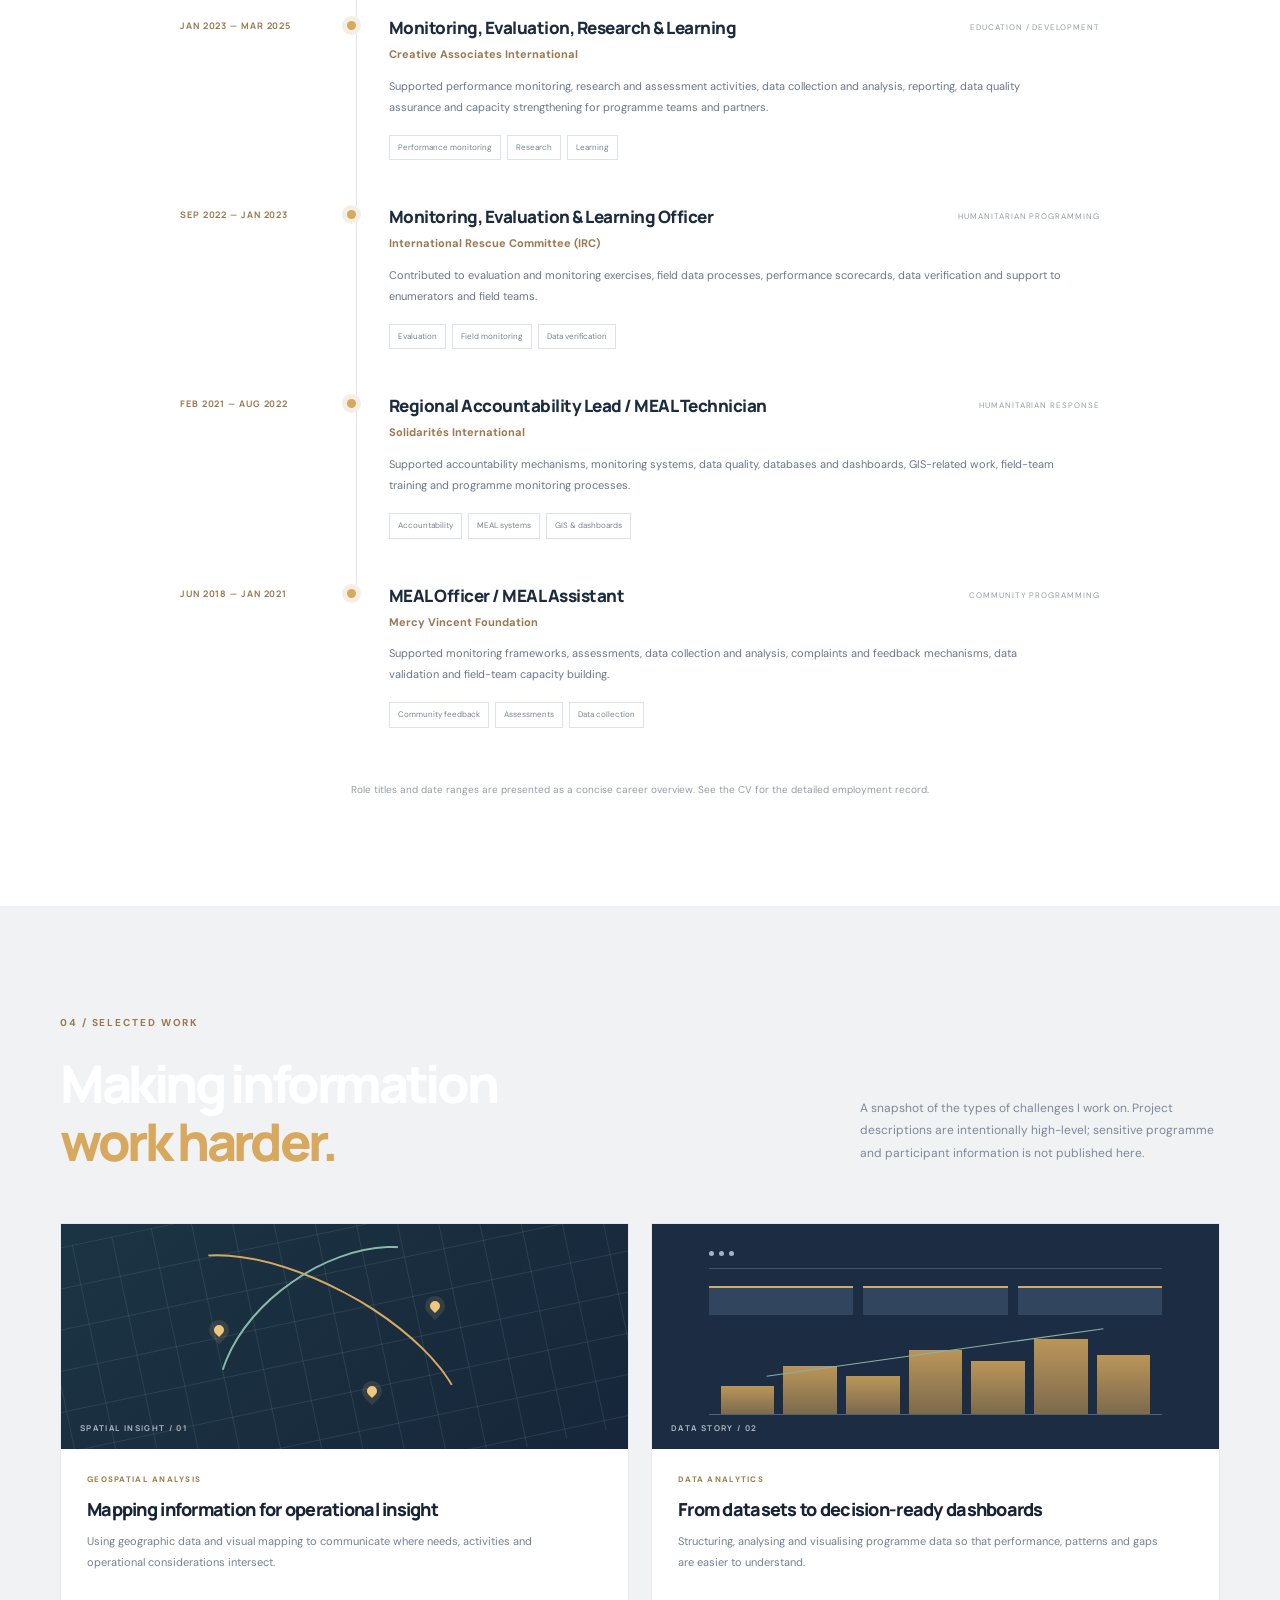
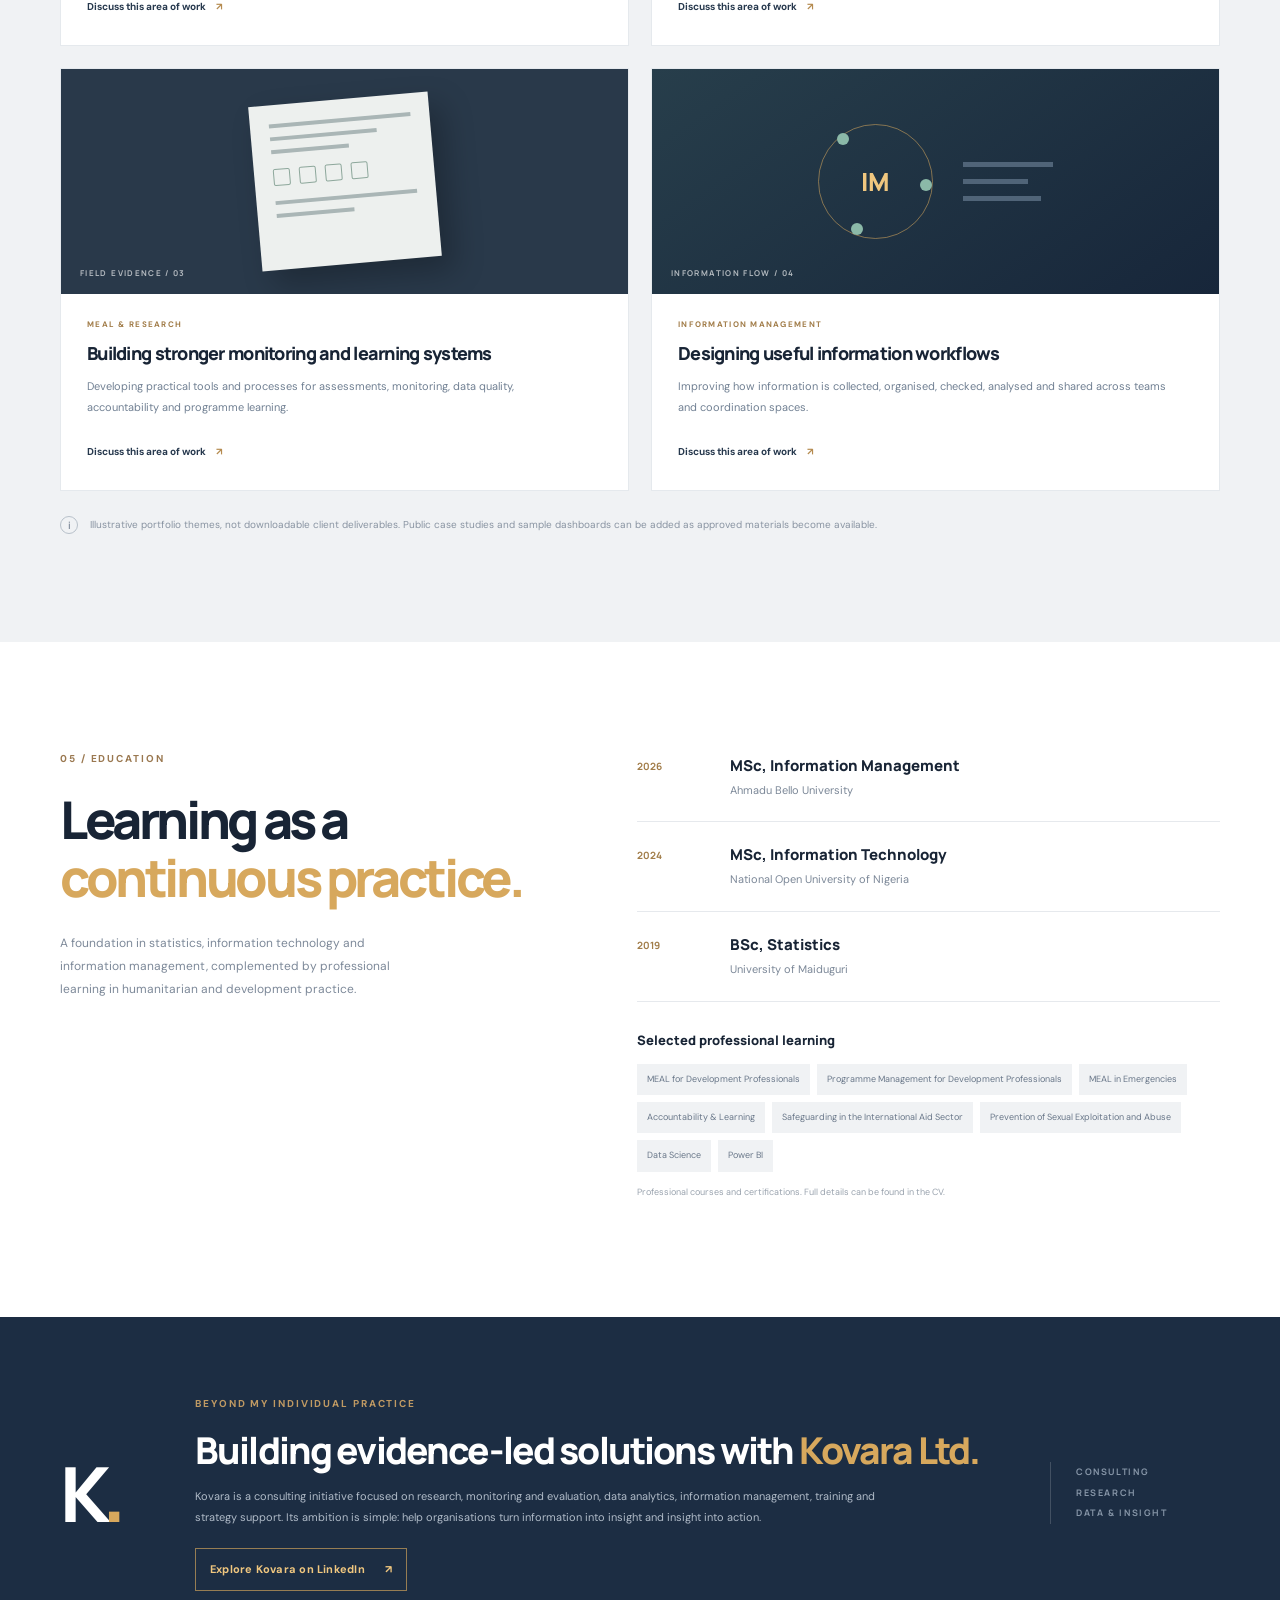
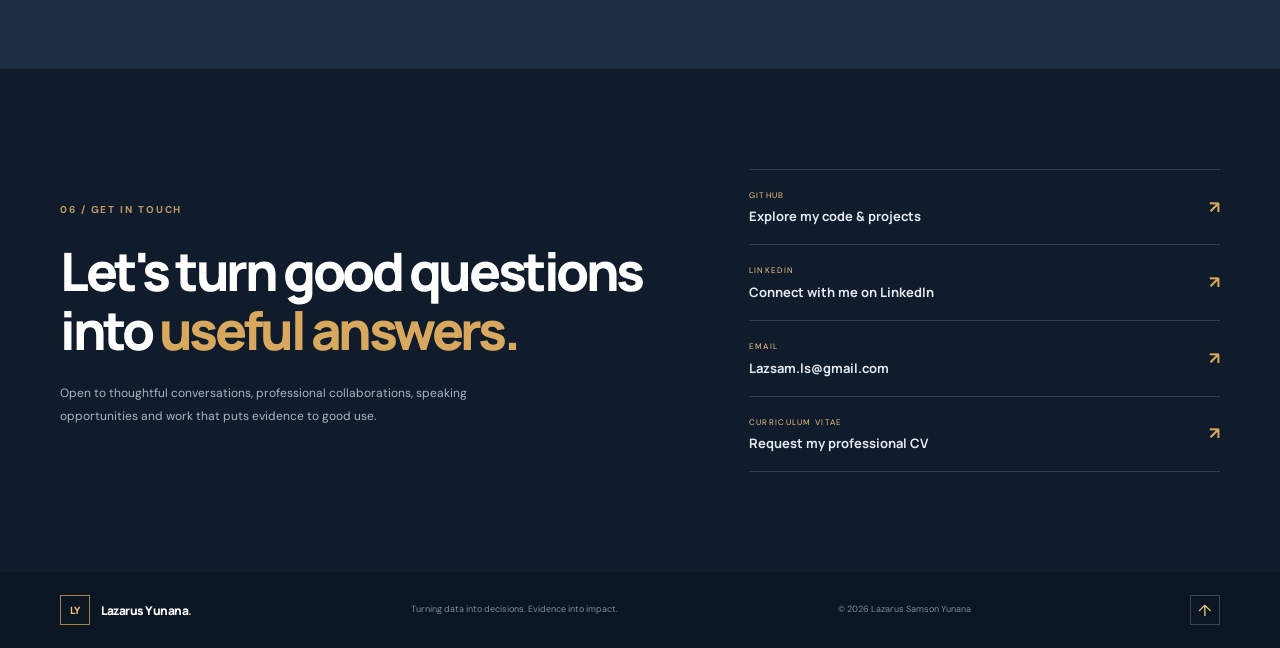
==== commit 7da19c43: "Make CV contact action functional pending hosted PDF" ====
--- a/index.html
+++ b/index.html
@@ -50,7 +50,7 @@
           <p class="hero-support">I help teams make sense of complex information, strengthen programme quality and use evidence to make better decisions for the people they serve.</p>
           <div class="hero-actions">
             <a class="button button-primary" href="#work">Explore my work <span aria-hidden="true">↗</span></a>
-            <a class="button button-secondary" href="documents/Lazarus-Samson-Yunana-CV.pdf" target="_blank" rel="noopener">Download CV <span aria-hidden="true">↓</span></a>
+            <a class="button button-secondary" href="mailto:Lazsam.ls@gmail.com?subject=Request%20for%20CV">Request CV <span aria-hidden="true">↓</span></a>
           </div>
           <div class="hero-meta">
             <span><i class="status-dot"></i> Humanitarian & development practice</span>
@@ -169,7 +169,7 @@
           <a class="contact-link" href="https://github.com/Lazarusyunana" target="_blank" rel="noopener"><span><small>GITHUB</small><strong>Explore my code & projects</strong></span><b>↗</b></a>
           <a class="contact-link" href="https://www.linkedin.com/in/lazarus-samson-03a080132/" target="_blank" rel="noopener"><span><small>LINKEDIN</small><strong>Connect with me on LinkedIn</strong></span><b>↗</b></a>
           <a class="contact-link" href="mailto:Lazsam.ls@gmail.com"><span><small>EMAIL</small><strong>Lazsam.ls@gmail.com</strong></span><b>↗</b></a>
-          <a class="contact-link" href="documents/Lazarus-Samson-Yunana-CV.pdf" target="_blank" rel="noopener"><span><small>CURRICULUM VITAE</small><strong>View my professional CV</strong></span><b>↓</b></a>
+          <a class="contact-link" href="mailto:Lazsam.ls@gmail.com?subject=Request%20for%20CV"><span><small>CURRICULUM VITAE</small><strong>Request my professional CV</strong></span><b>↗</b></a>
         </div>
       </div>
     </section>
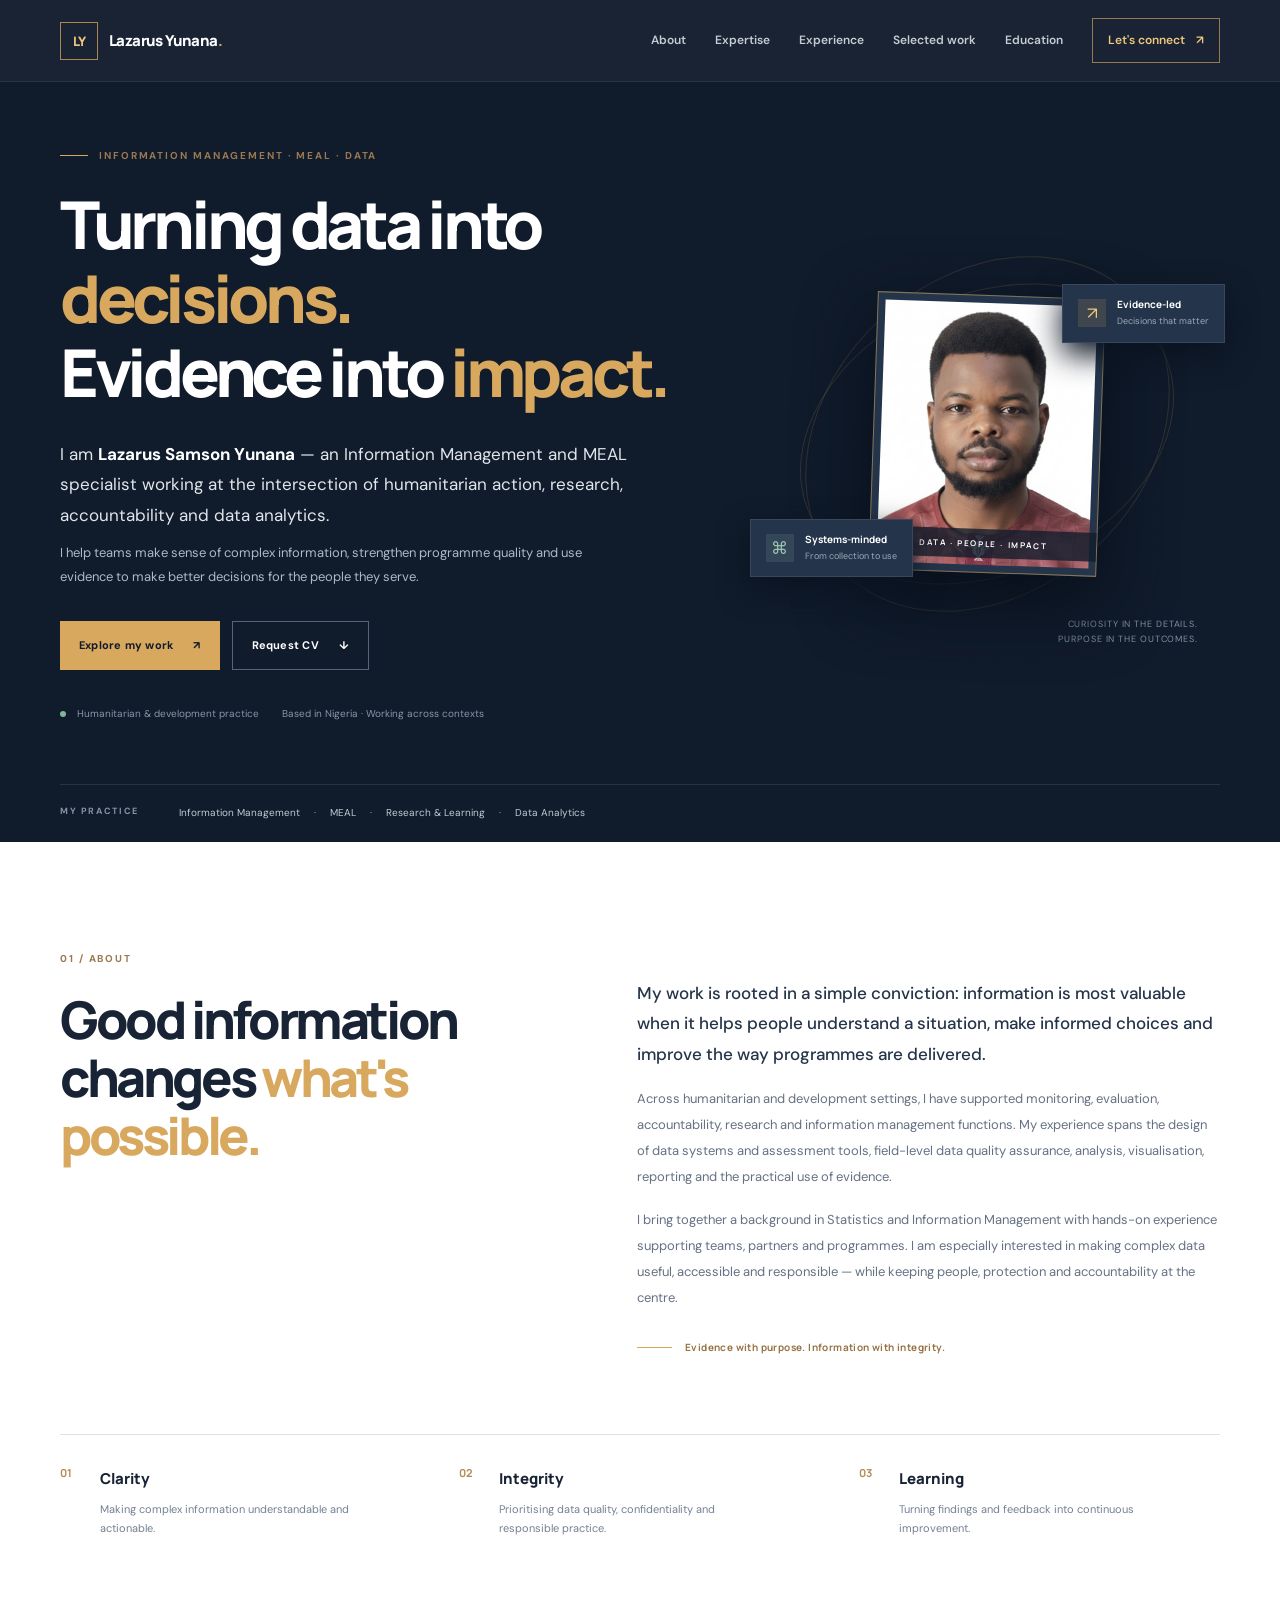
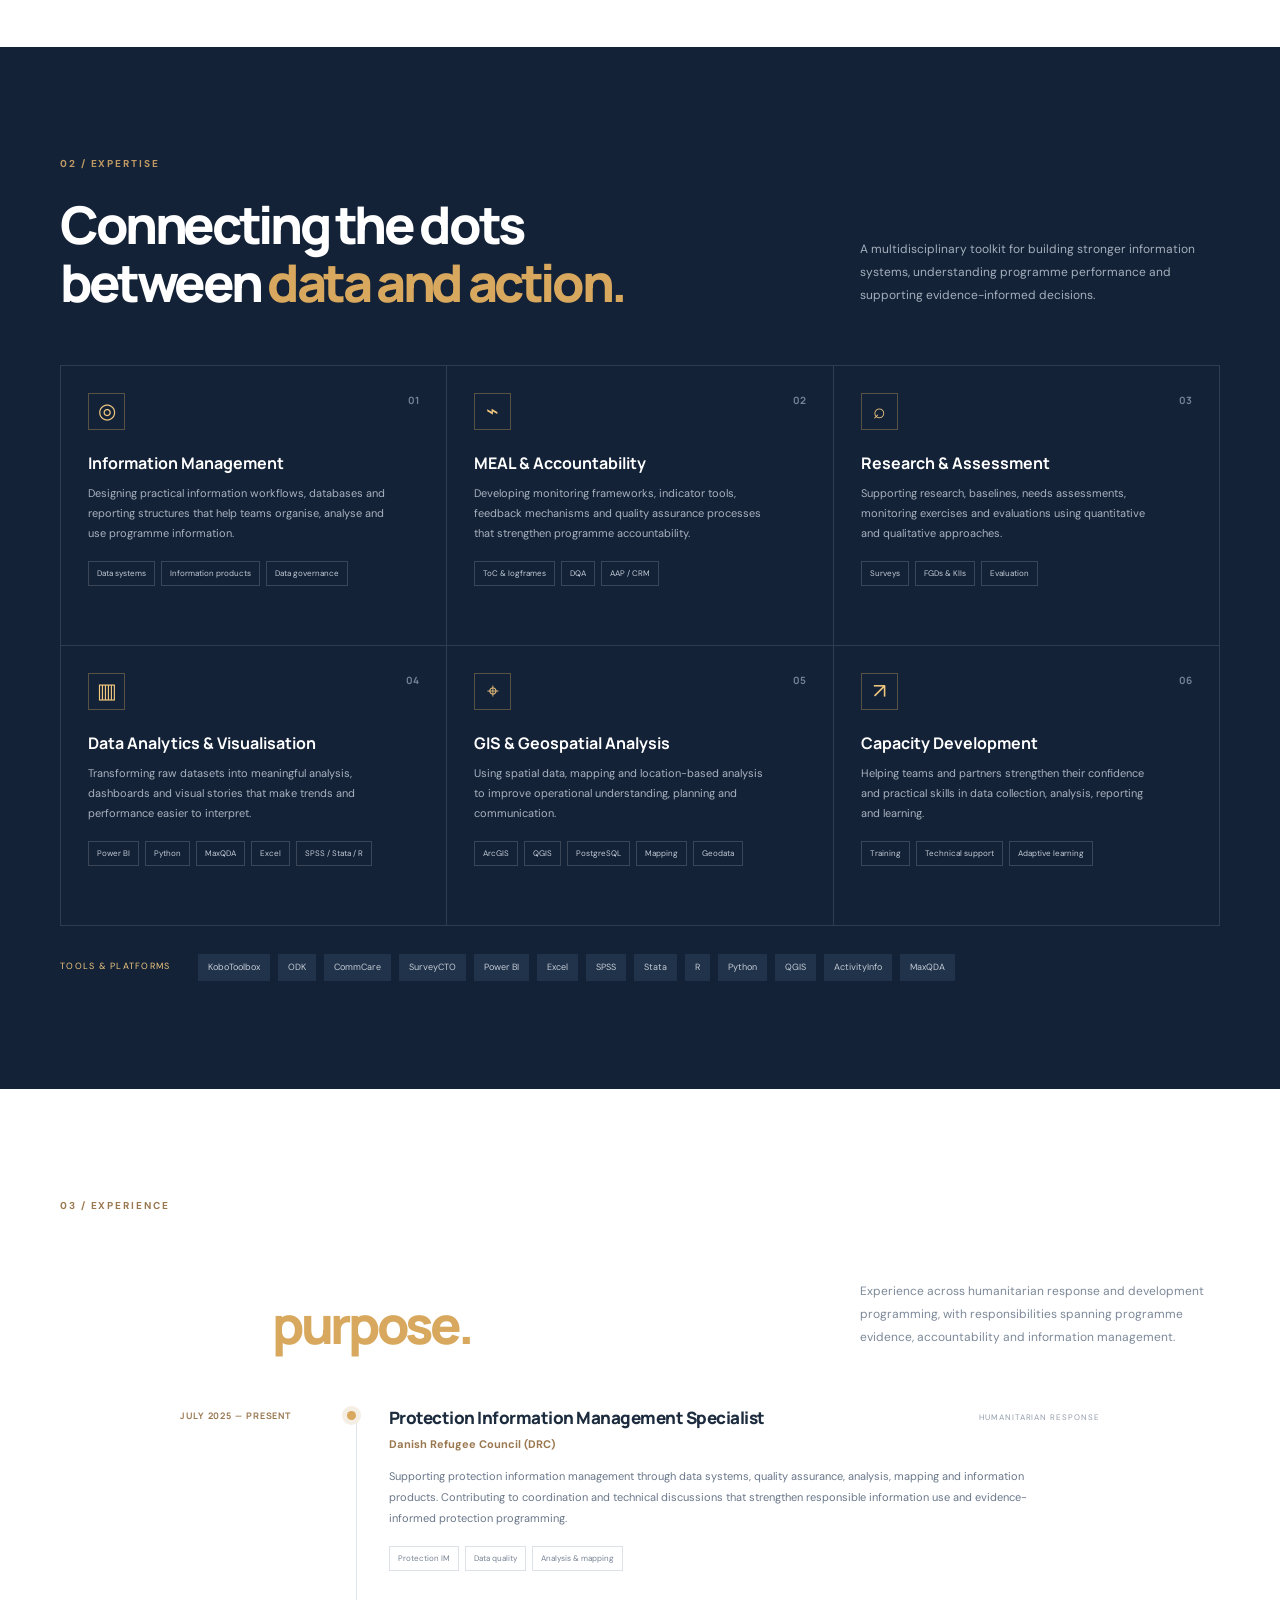
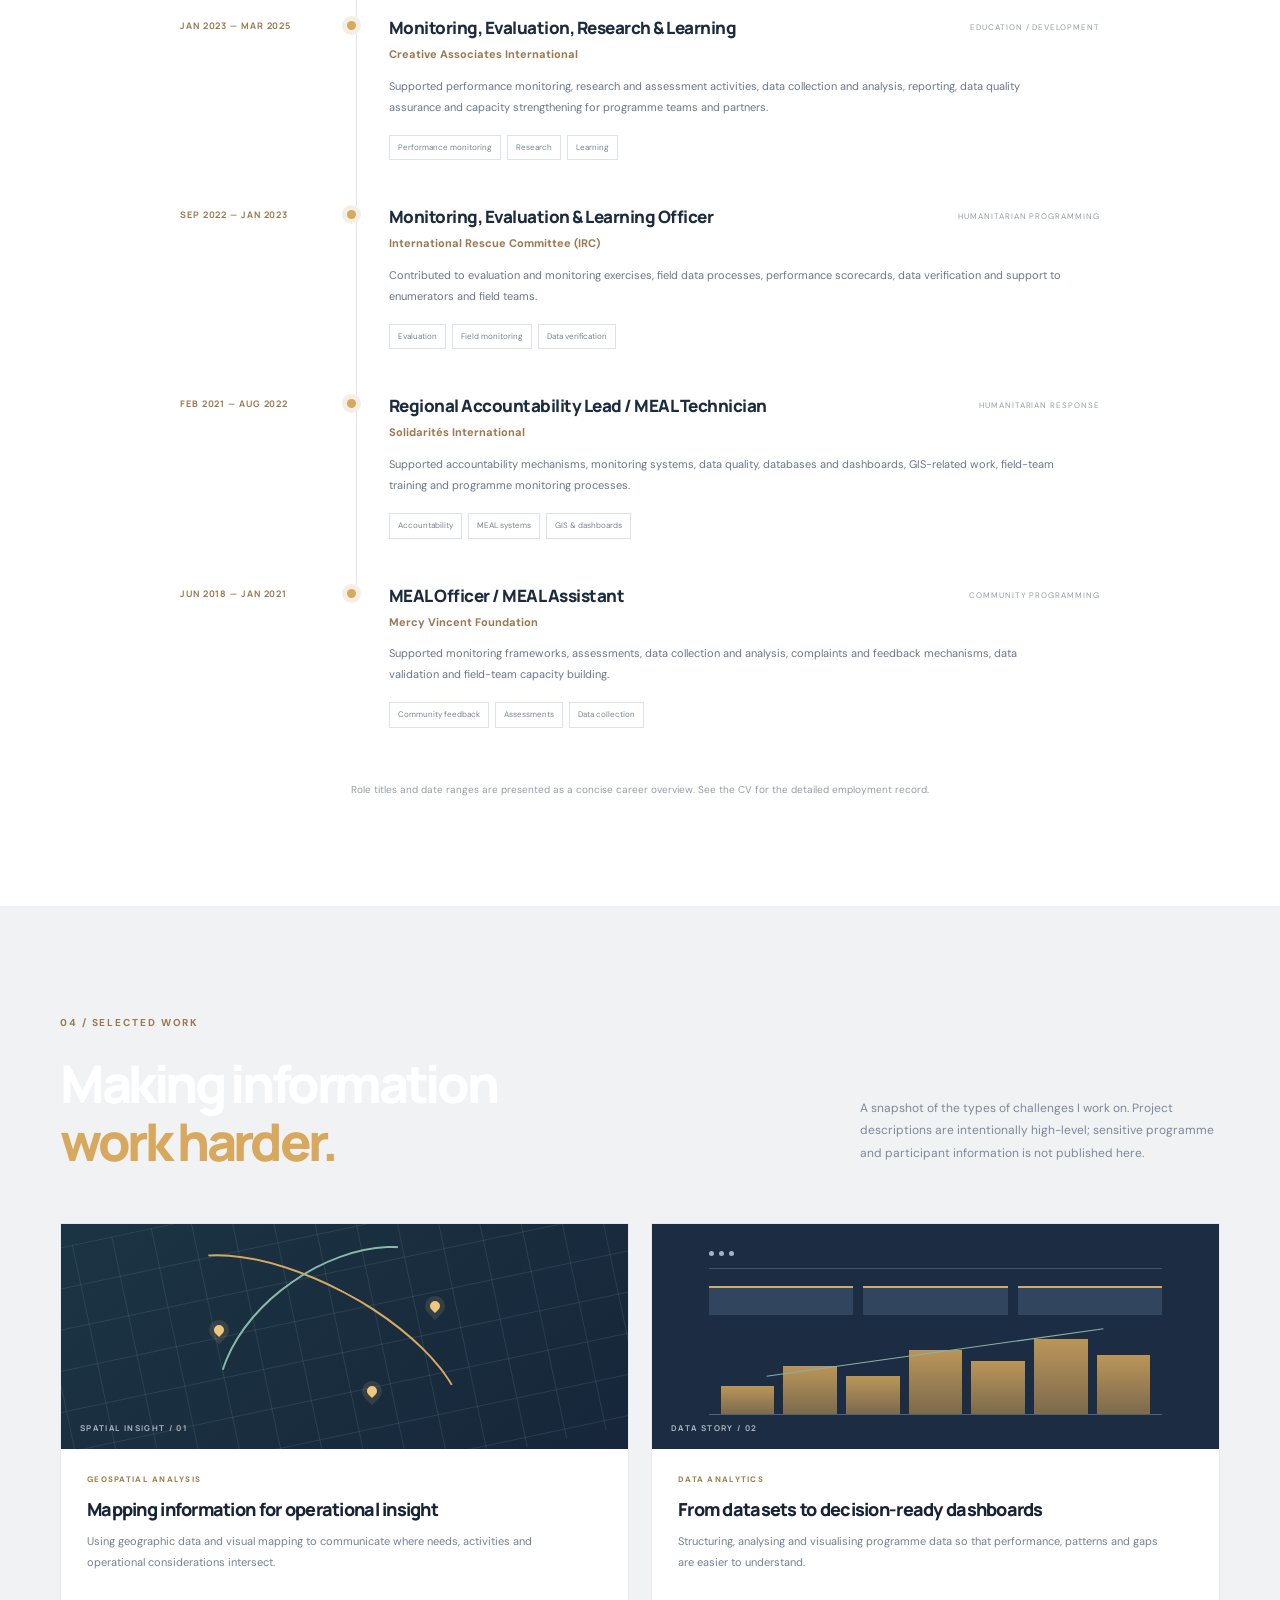
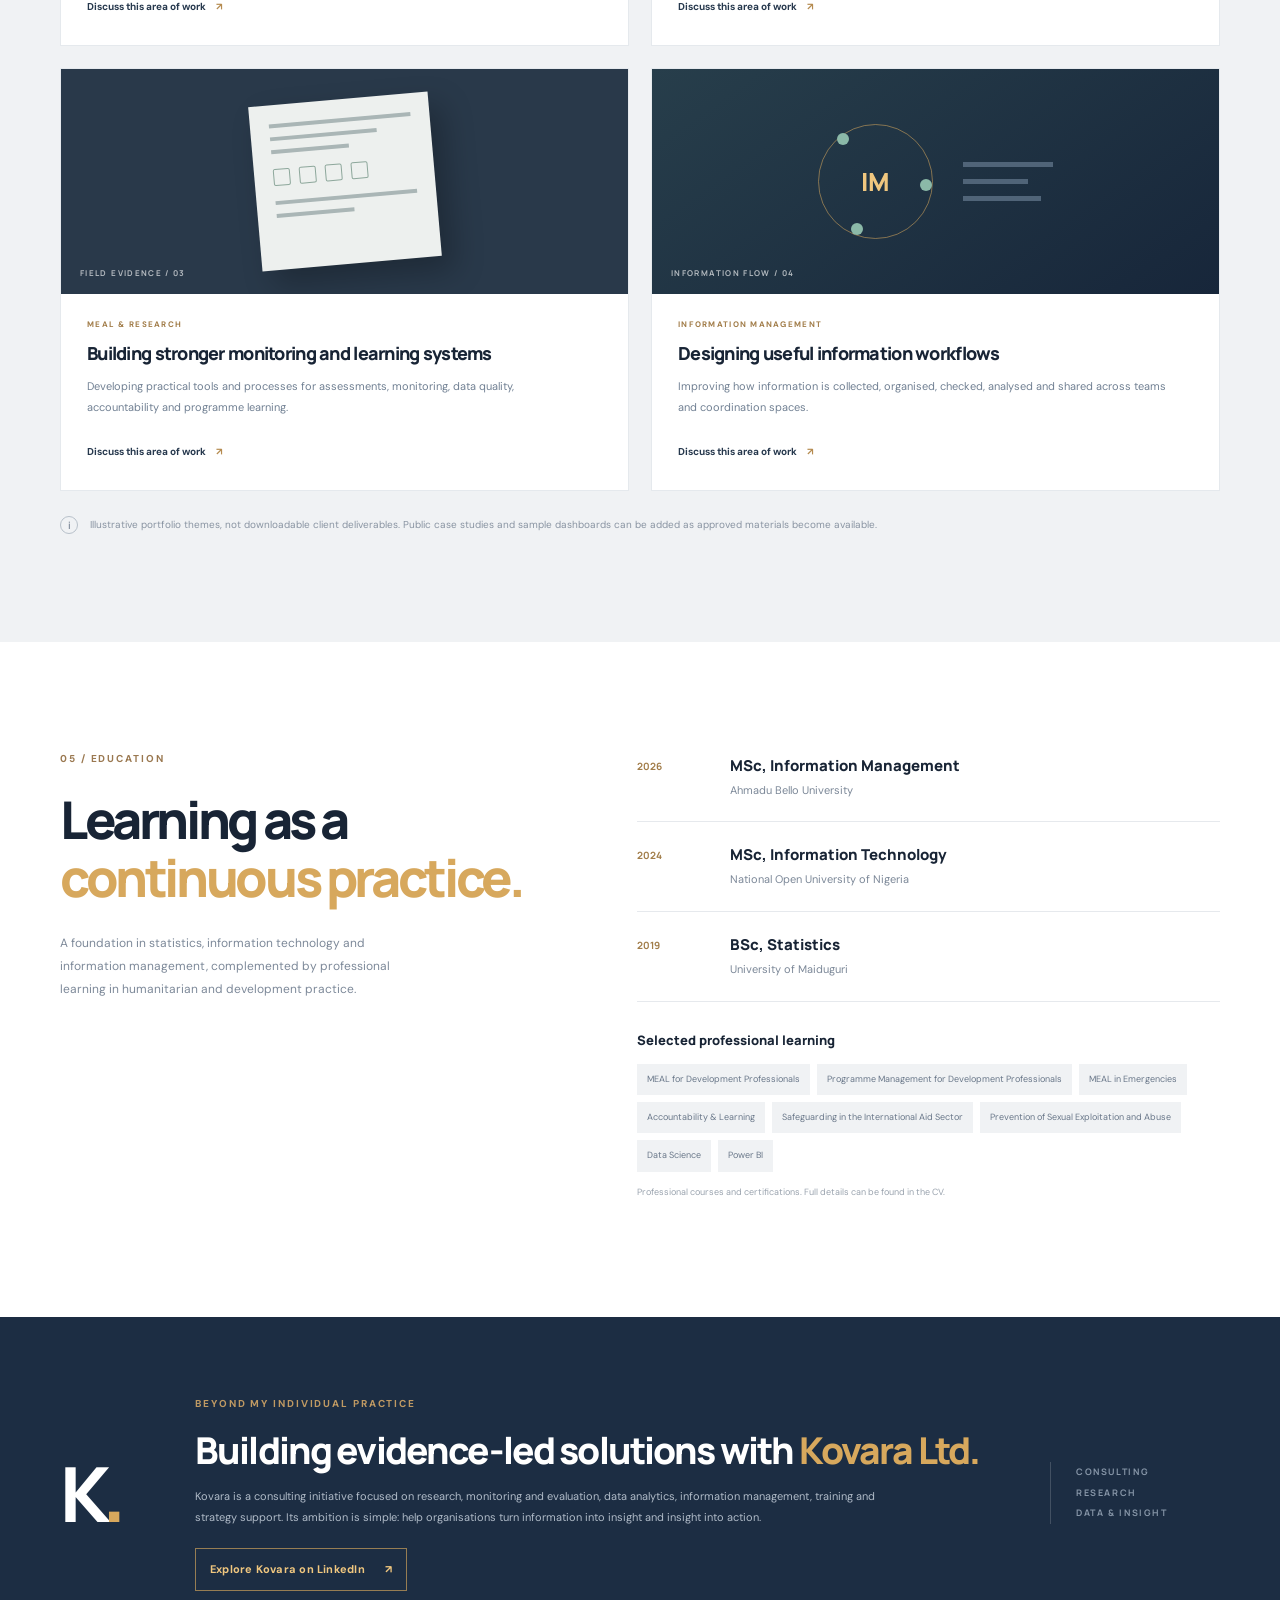
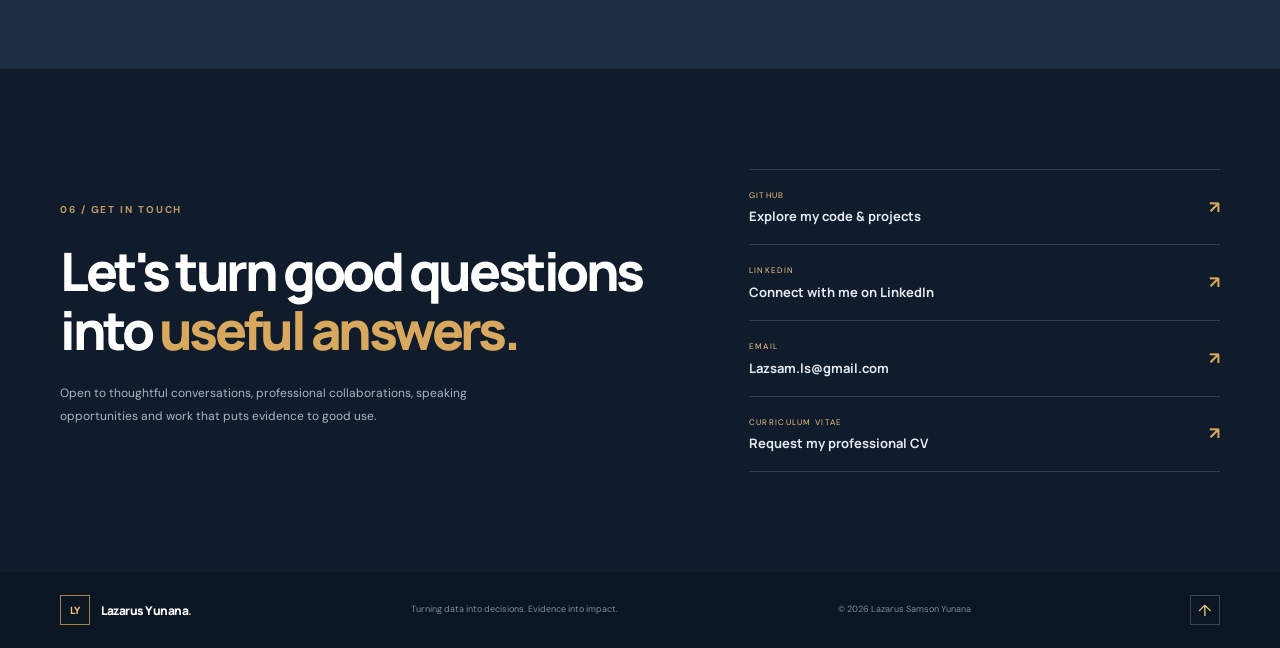
==== commit b3f65d2f: "Change profile photo format and update expertise tags" ====
--- a/index.html
+++ b/index.html
@@ -59,7 +59,7 @@
         </div>
         <aside class="hero-aside" aria-label="Professional focus">
           <div class="orbit orbit-one"></div><div class="orbit orbit-two"></div>
-          <div class="profile-photo-frame"><img class="profile-photo" src="images/profile-photo.jpg" alt="Professional portrait of Lazarus Samson Yunana"><span class="photo-caption">DATA · PEOPLE · IMPACT</span></div>
+          <div class="profile-photo-frame"><img class="profile-photo" src="images/profile-photo.jpeg" alt="Professional portrait of Lazarus Samson Yunana"><span class="photo-caption">DATA · PEOPLE · IMPACT</span></div>
           <div class="floating-note note-top"><span class="note-icon">↗</span><span><strong>Evidence-led</strong><small>Decisions that matter</small></span></div>
           <div class="floating-note note-bottom"><span class="note-icon note-icon-light">⌘</span><span><strong>Systems-minded</strong><small>From collection to use</small></span></div>
           <div class="aside-caption">Curiosity in the details.<br>Purpose in the outcomes.</div>
@@ -100,12 +100,12 @@
         <div class="expertise-grid">
           <article class="expertise-card reveal"><span class="card-index">01</span><div class="expertise-icon">◎</div><h3>Information Management</h3><p>Designing practical information workflows, databases and reporting structures that help teams organise, analyse and use programme information.</p><div class="tag-list"><span>Data systems</span><span>Information products</span><span>Data governance</span></div></article>
           <article class="expertise-card reveal"><span class="card-index">02</span><div class="expertise-icon">⌁</div><h3>MEAL & Accountability</h3><p>Developing monitoring frameworks, indicator tools, feedback mechanisms and quality assurance processes that strengthen programme accountability.</p><div class="tag-list"><span>ToC & logframes</span><span>DQA</span><span>AAP / CRM</span></div></article>
-          <article class="expertise-card reveal"><span class="card-index">03</span><div class="expertise-icon">⌕</div><h3>Research & Assessment</h3><p>Supporting baselines, needs assessments, monitoring exercises and evaluations using quantitative and qualitative approaches.</p><div class="tag-list"><span>Surveys</span><span>FGDs & KIIs</span><span>Evaluation</span></div></article>
-          <article class="expertise-card reveal"><span class="card-index">04</span><div class="expertise-icon">▥</div><h3>Data Analytics & Visualisation</h3><p>Transforming raw datasets into meaningful analysis, dashboards and visual stories that make trends and performance easier to interpret.</p><div class="tag-list"><span>Power BI</span><span>Excel</span><span>SPSS / Stata / R</span></div></article>
-          <article class="expertise-card reveal"><span class="card-index">05</span><div class="expertise-icon">⌖</div><h3>GIS & Geospatial Analysis</h3><p>Using spatial data, mapping and location-based analysis to improve operational understanding, planning and communication.</p><div class="tag-list"><span>QGIS</span><span>Mapping</span><span>Geodata</span></div></article>
+          <article class="expertise-card reveal"><span class="card-index">03</span><div class="expertise-icon">⌕</div><h3>Research & Assessment</h3><p>Supporting research, baselines, needs assessments, monitoring exercises and evaluations using quantitative and qualitative approaches.</p><div class="tag-list"><span>Surveys</span><span>FGDs & KIIs</span><span>Evaluation</span></div></article>
+          <article class="expertise-card reveal"><span class="card-index">04</span><div class="expertise-icon">▥</div><h3>Data Analytics & Visualisation</h3><p>Transforming raw datasets into meaningful analysis, dashboards and visual stories that make trends and performance easier to interpret.</p><div class="tag-list"><span>Power BI</span><span>Python</span><span>MaxQDA</span><span>Excel</span><span>SPSS / Stata / R</span></div></article>
+          <article class="expertise-card reveal"><span class="card-index">05</span><div class="expertise-icon">⌖</div><h3>GIS & Geospatial Analysis</h3><p>Using spatial data, mapping and location-based analysis to improve operational understanding, planning and communication.</p><div class="tag-list"><span>ArcGIS</span><span>QGIS</span><span>PostgreSQL</span><span>Mapping</span><span>Geodata</span></div></article>
           <article class="expertise-card reveal"><span class="card-index">06</span><div class="expertise-icon">↗</div><h3>Capacity Development</h3><p>Helping teams and partners strengthen their confidence and practical skills in data collection, analysis, reporting and learning.</p><div class="tag-list"><span>Training</span><span>Technical support</span><span>Adaptive learning</span></div></article>
         </div>
-        <div class="tools-band reveal"><span class="tools-label">TOOLS & PLATFORMS</span><div class="tools-list"><span>KoboToolbox</span><span>ODK</span><span>CommCare</span><span>SurveyCTO</span><span>Power BI</span><span>Excel</span><span>SPSS</span><span>Stata</span><span>R</span><span>QGIS</span><span>ActivityInfo</span></div></div>
+        <div class="tools-band reveal"><span class="tools-label">TOOLS & PLATFORMS</span><div class="tools-list"><span>KoboToolbox</span><span>ODK</span><span>CommCare</span><span>SurveyCTO</span><span>Power BI</span><span>Excel</span><span>SPSS</span><span>Stata</span><span>R</span><span>Python</span><span>QGIS</span><span>ActivityInfo</span><span>MaxQDA</span></div></div>
       </div>
     </section>
 
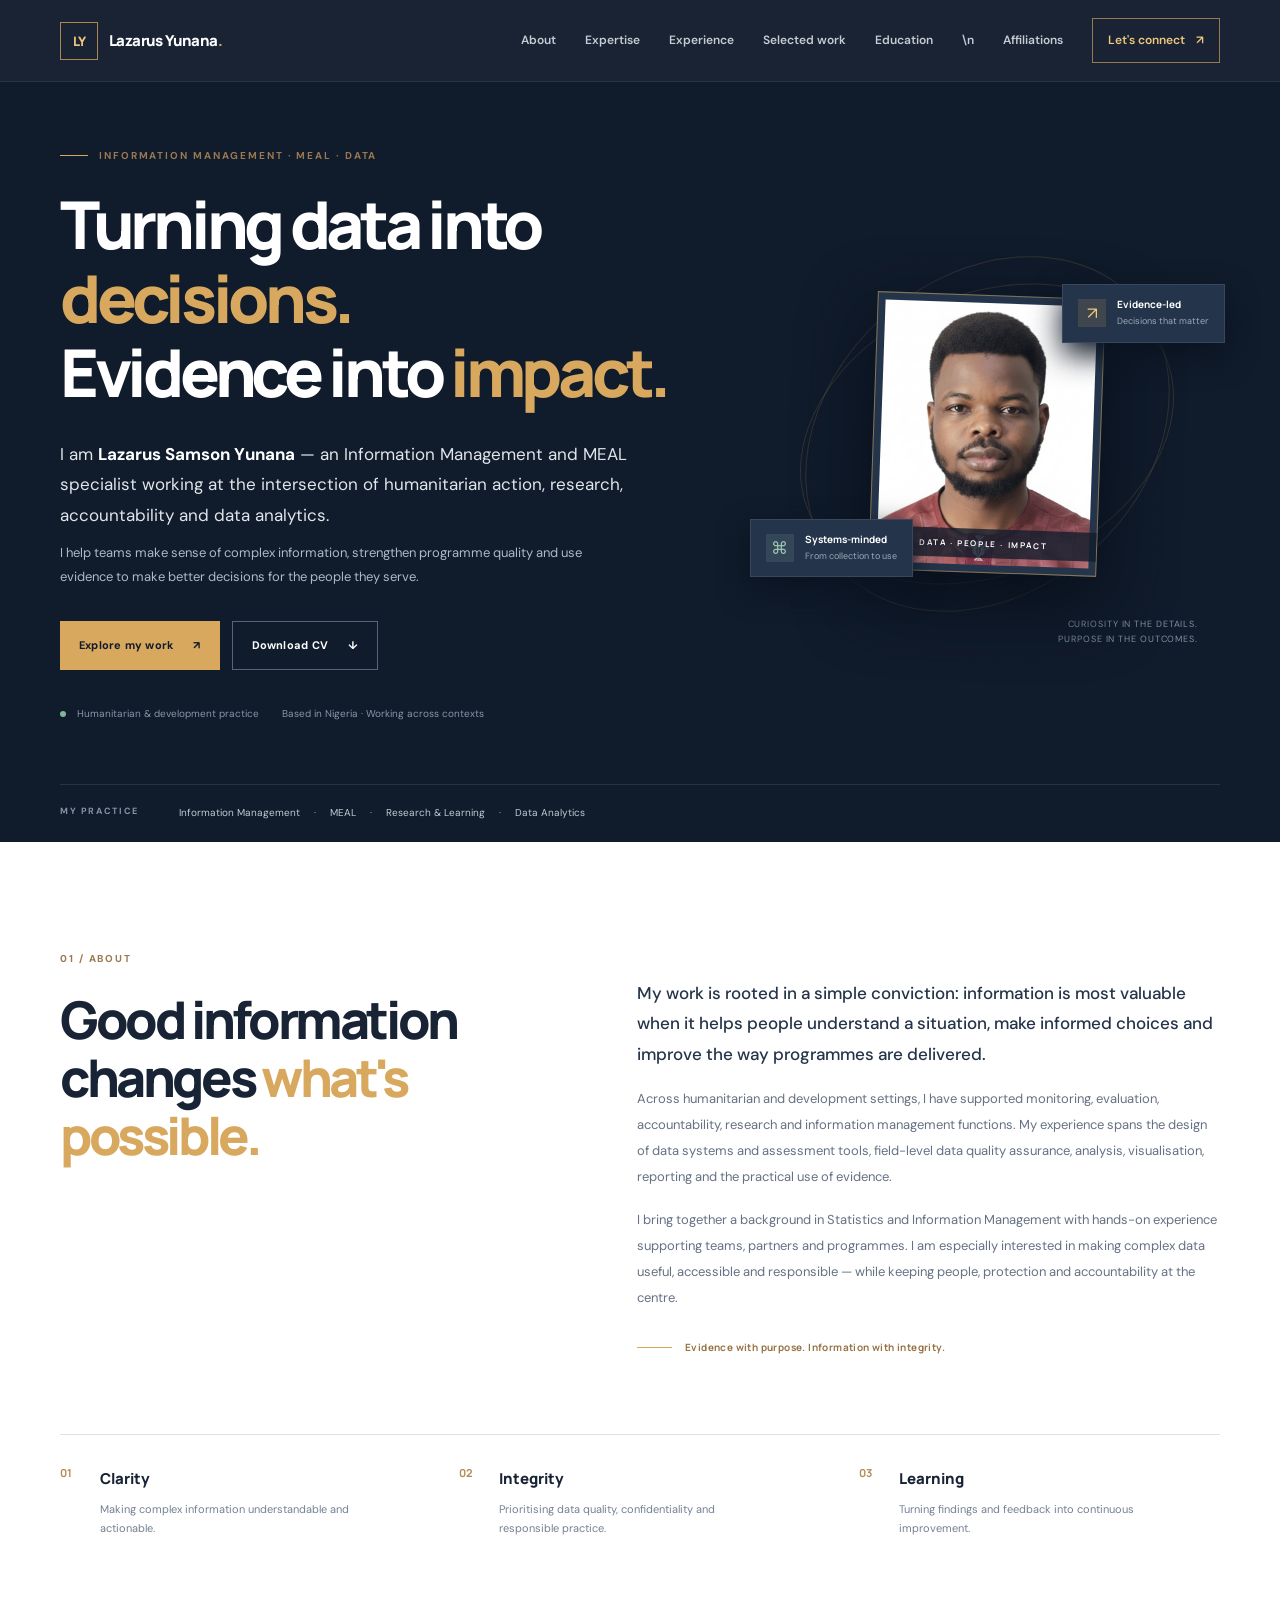
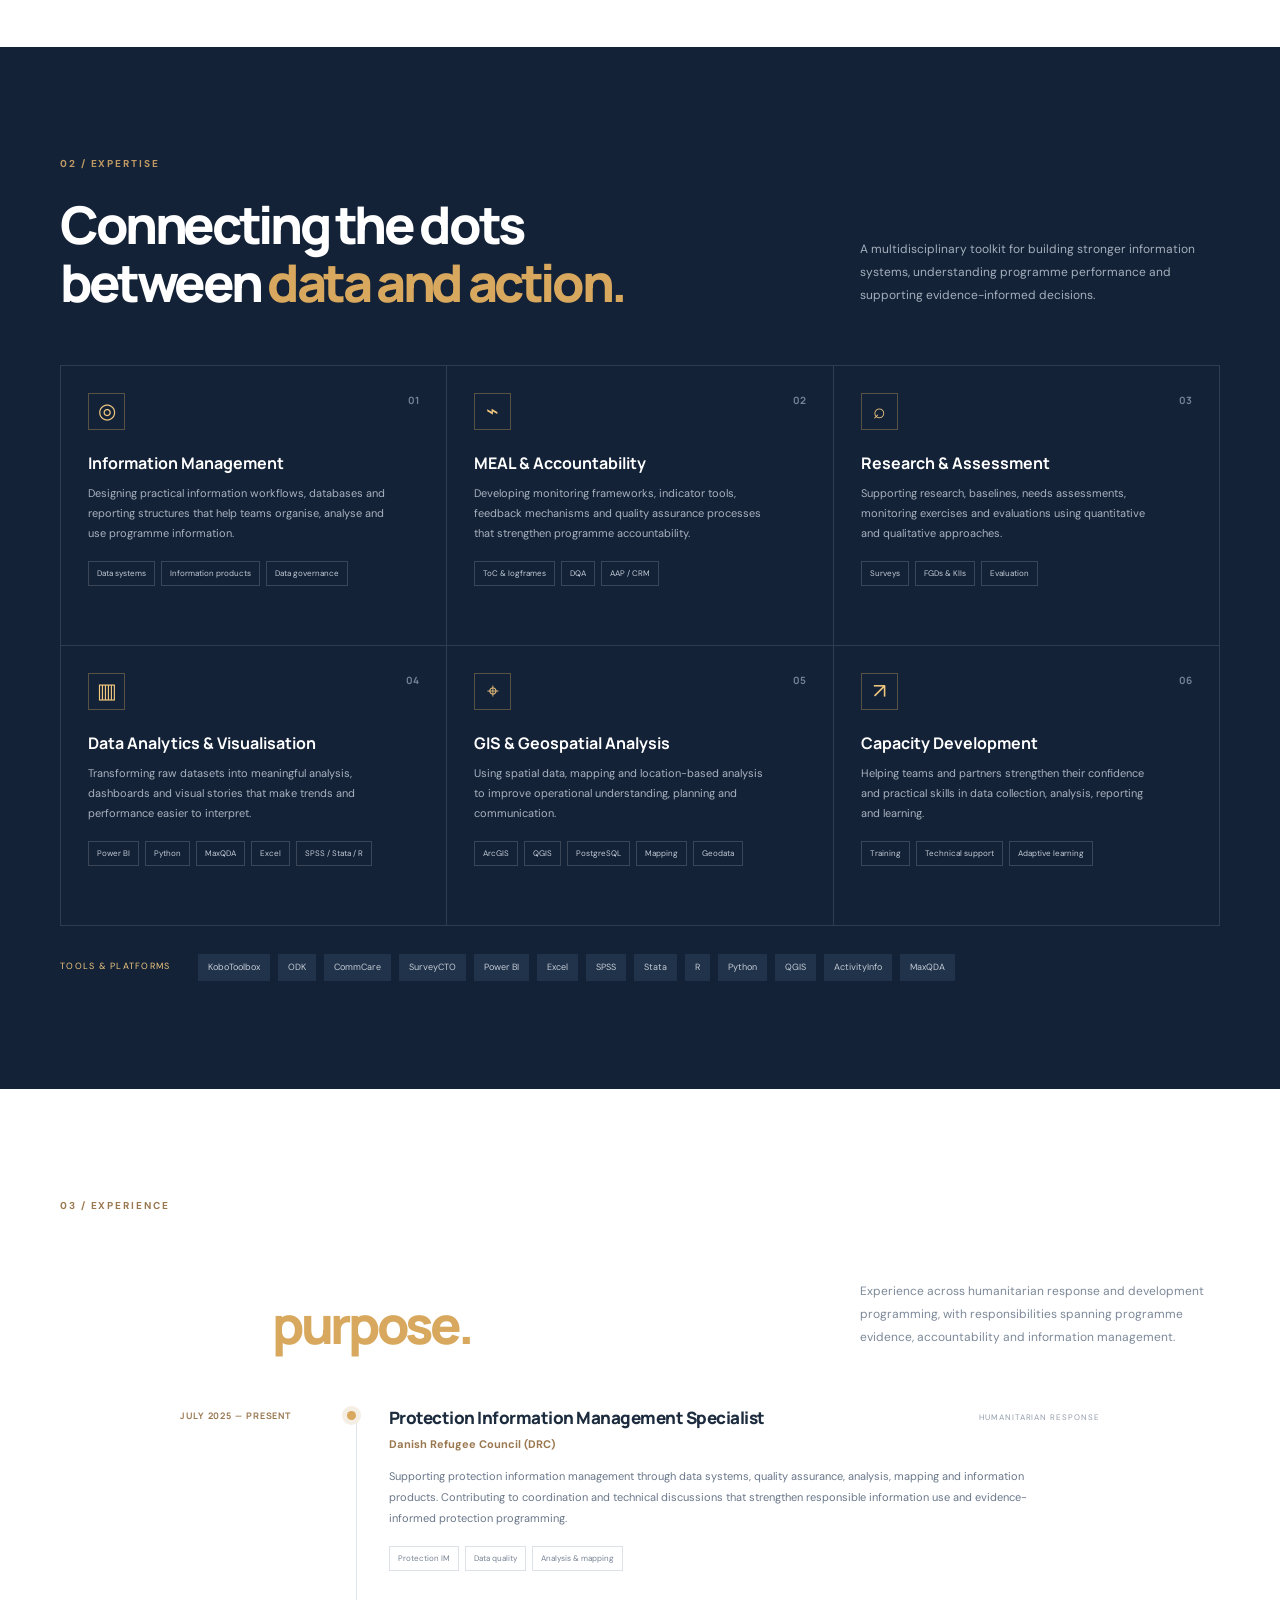
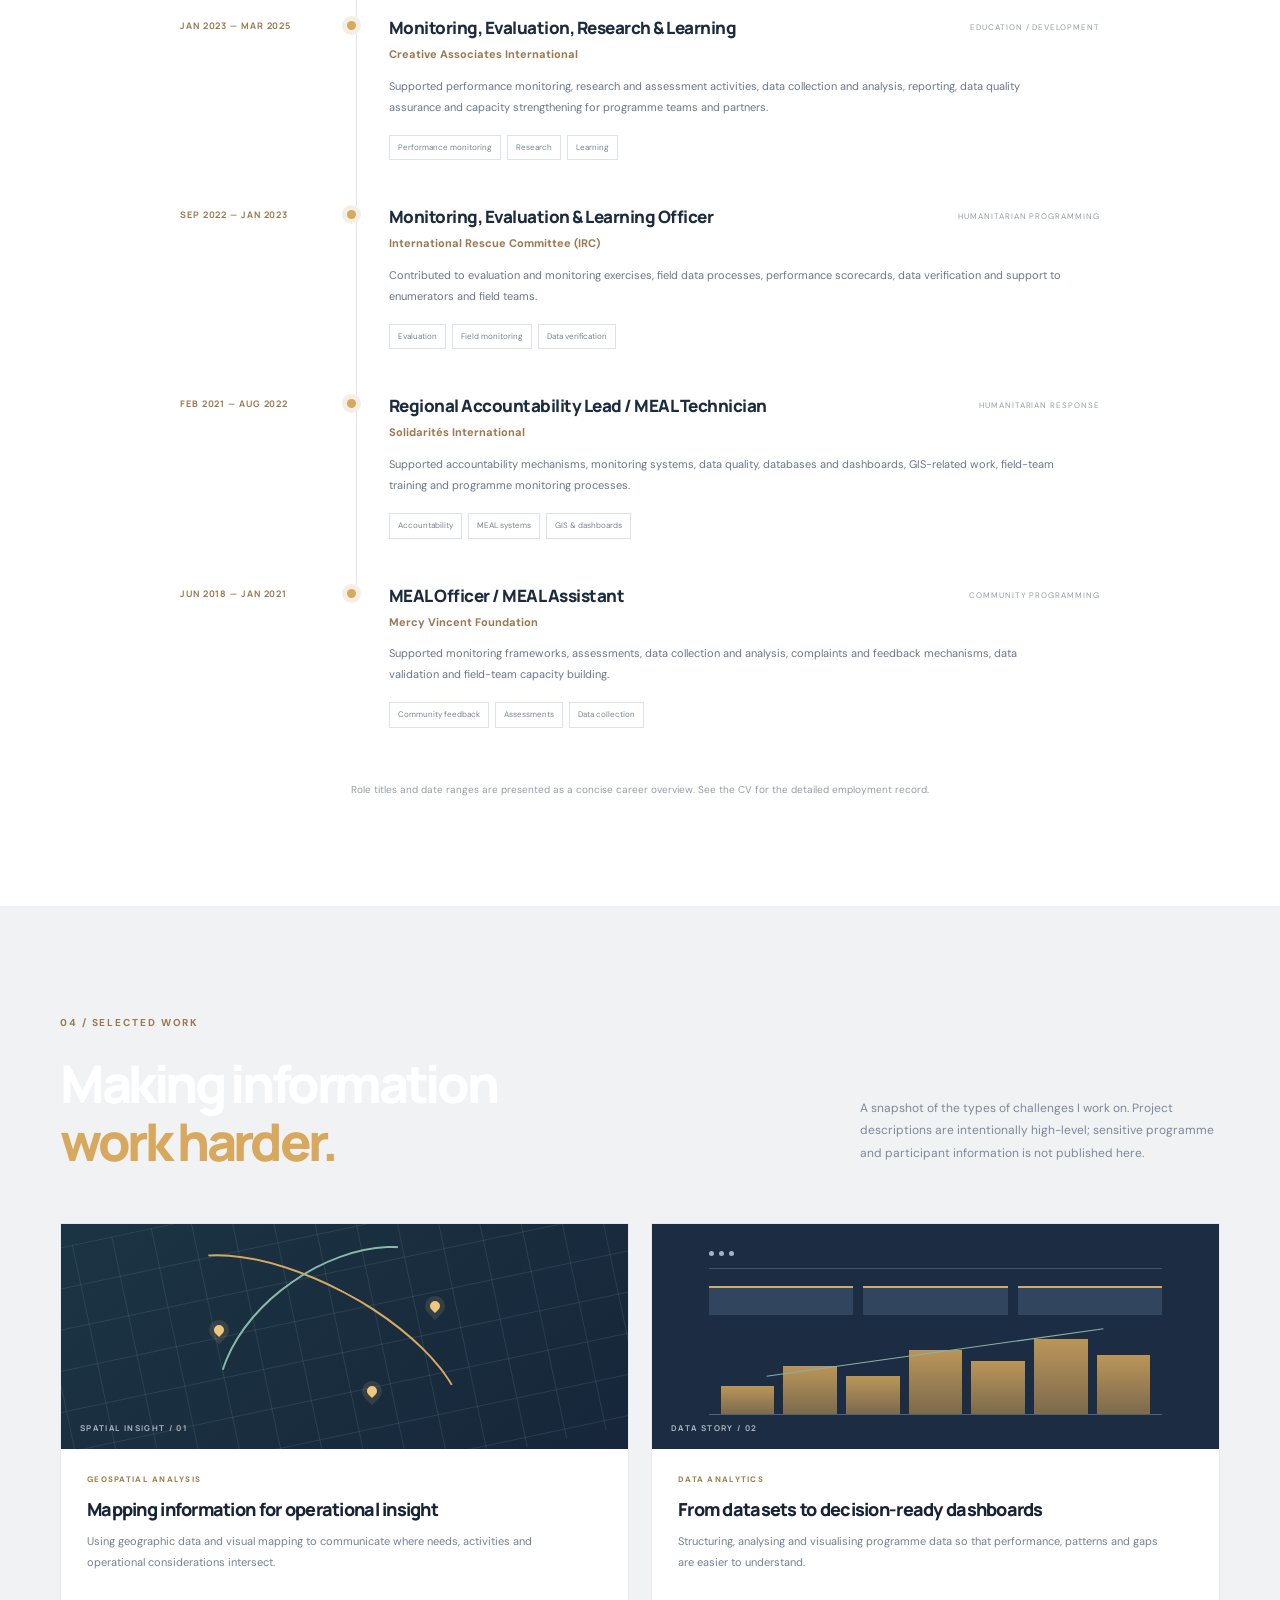
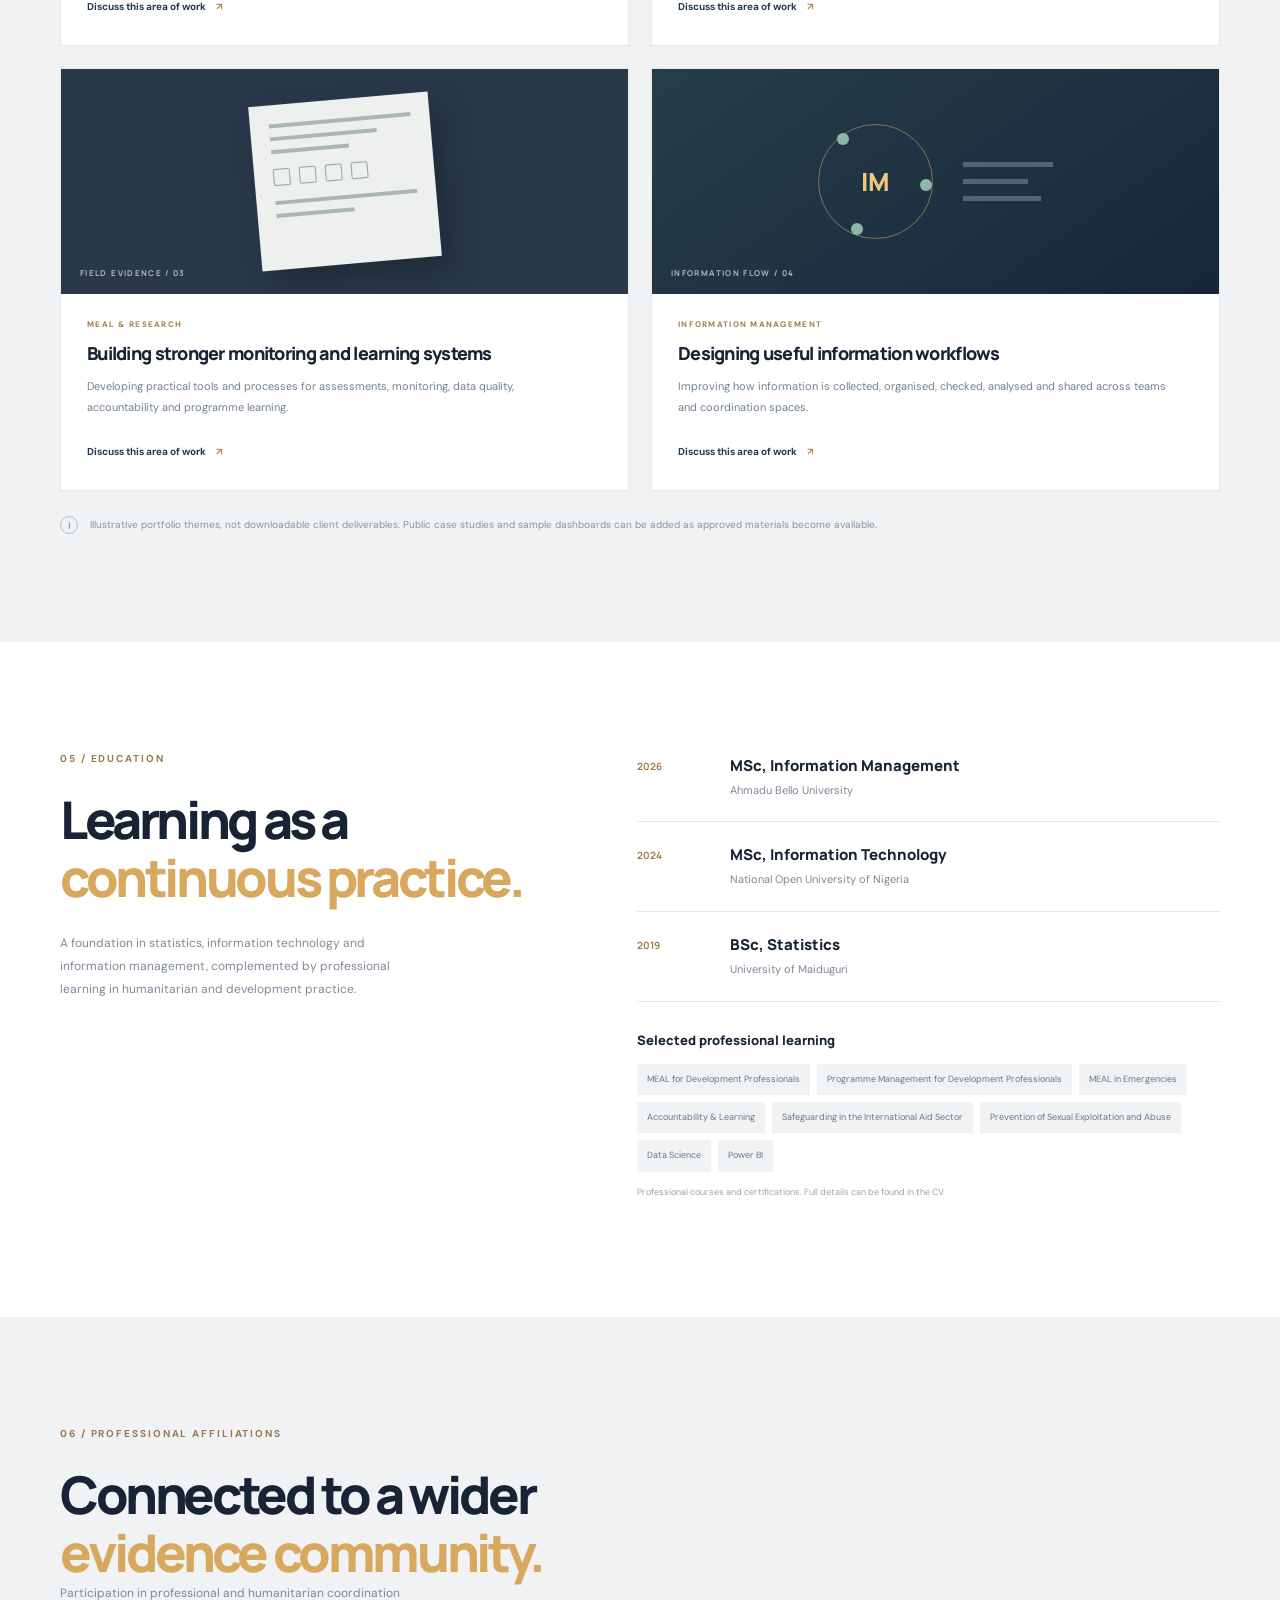
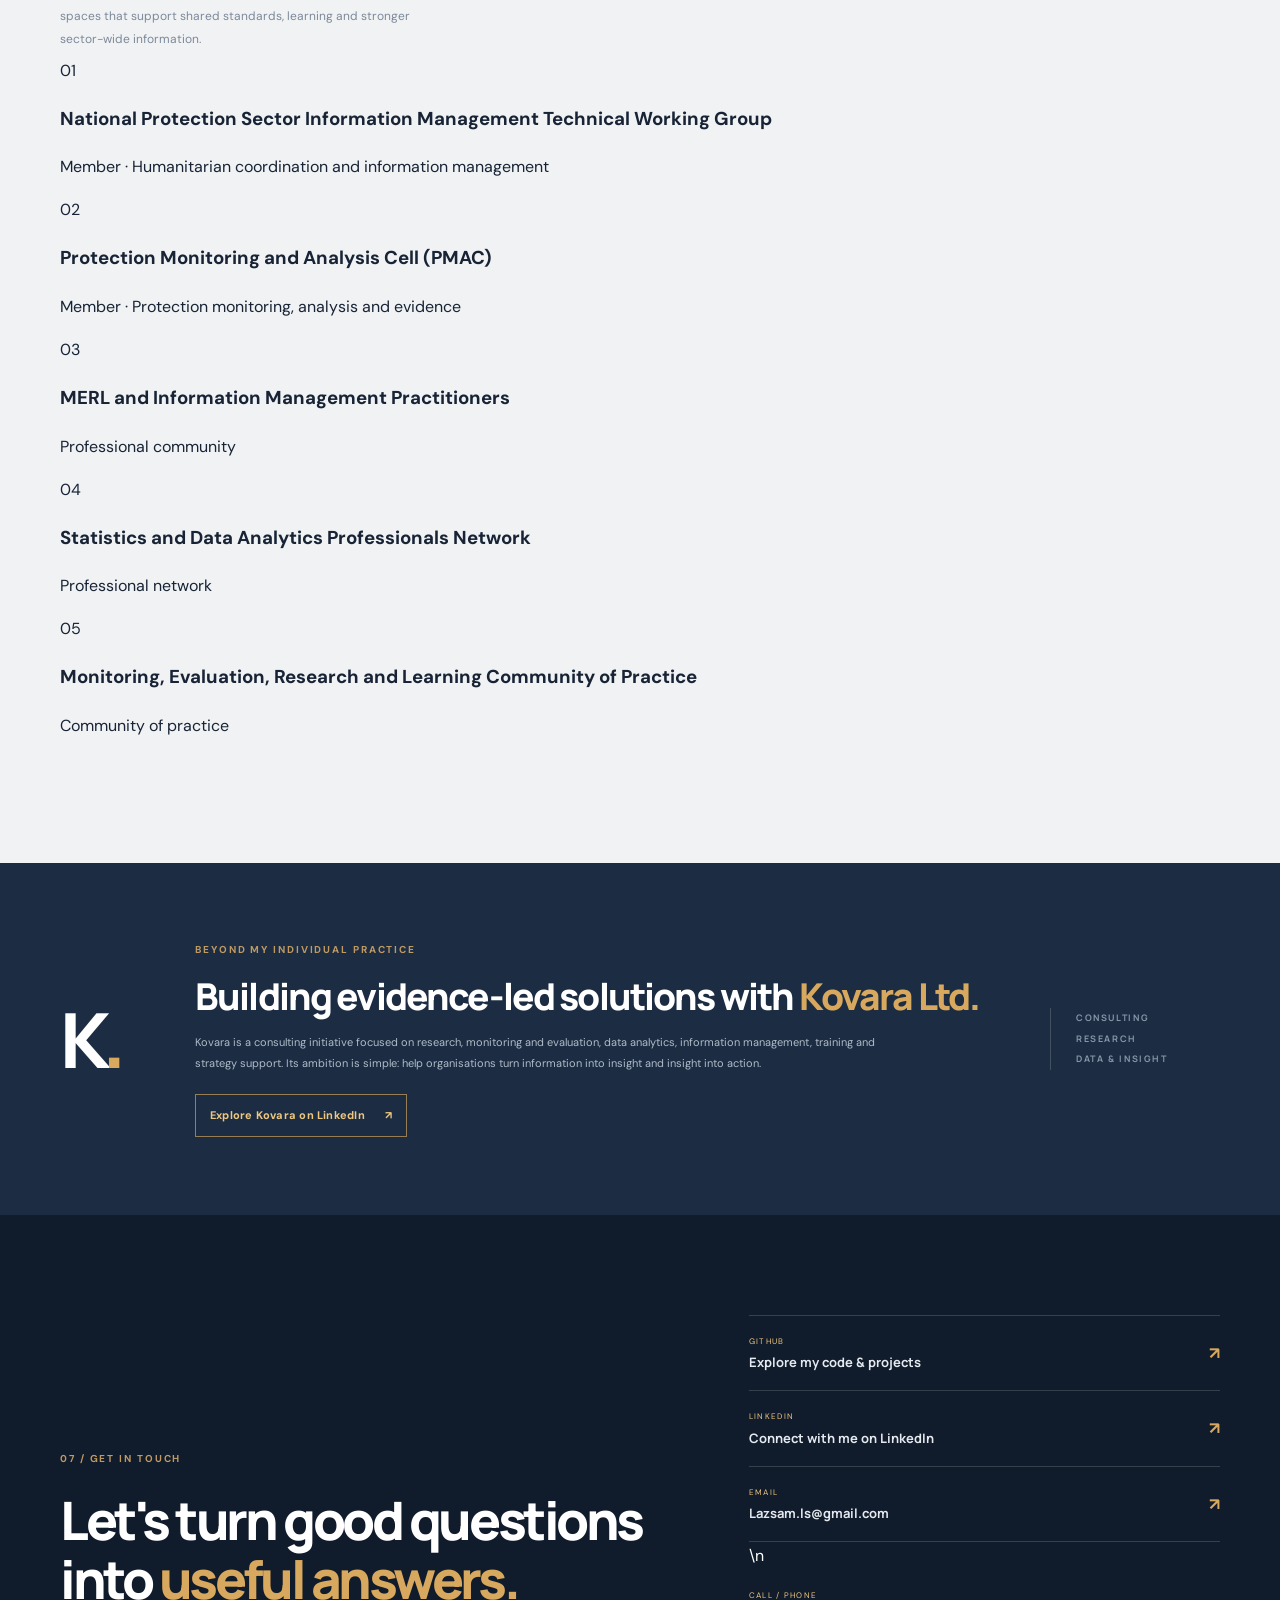
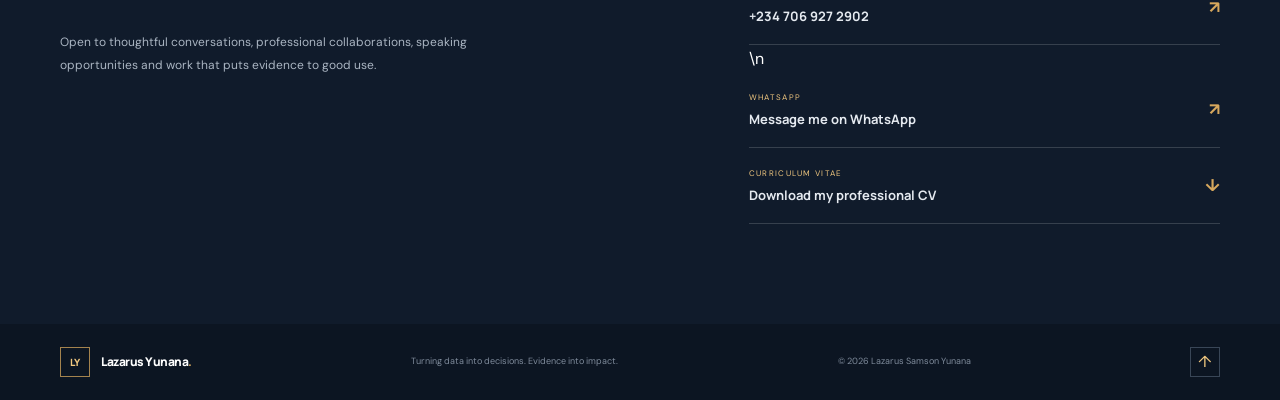
==== commit c4a8ae2c: "Add CV download, phone and WhatsApp contact, professional affiliations" ====
--- a/index.html
+++ b/index.html
@@ -34,7 +34,7 @@
         <a href="#expertise">Expertise</a>
         <a href="#experience">Experience</a>
         <a href="#work">Selected work</a>
-        <a href="#education">Education</a>
+        <a href="#education">Education</a>\n        <a href="#affiliations">Affiliations</a>
         <a class="nav-contact" href="mailto:Lazsam.ls@gmail.com">Let's connect <span aria-hidden="true">↗</span></a>
       </nav>
     </div>
@@ -50,7 +50,7 @@
           <p class="hero-support">I help teams make sense of complex information, strengthen programme quality and use evidence to make better decisions for the people they serve.</p>
           <div class="hero-actions">
             <a class="button button-primary" href="#work">Explore my work <span aria-hidden="true">↗</span></a>
-            <a class="button button-secondary" href="mailto:Lazsam.ls@gmail.com?subject=Request%20for%20CV">Request CV <span aria-hidden="true">↓</span></a>
+            <a class="button button-secondary" href="documents/Lazarus-Samson-Yunana-CV.pdf" download>Download CV <span aria-hidden="true">↓</span></a>
           </div>
           <div class="hero-meta">
             <span><i class="status-dot"></i> Humanitarian & development practice</span>
@@ -154,6 +154,20 @@
       </div>
     </section>
 
+
+    <section class="section section-paper affiliations-section" id="affiliations">
+      <div class="container affiliations-wrap">
+        <div class="section-heading reveal"><p class="eyebrow">06 / PROFESSIONAL AFFILIATIONS</p><h2>Connected to a wider<br><span class="text-accent">evidence community.</span></h2><p class="section-intro">Participation in professional and humanitarian coordination spaces that support shared standards, learning and stronger sector-wide information.</p></div>
+        <div class="affiliation-list reveal">
+          <div class="affiliation-item"><span class="affiliation-mark">01</span><div><h3>National Protection Sector Information Management Technical Working Group</h3><p>Member · Humanitarian coordination and information management</p></div></div>
+          <div class="affiliation-item"><span class="affiliation-mark">02</span><div><h3>Protection Monitoring and Analysis Cell (PMAC)</h3><p>Member · Protection monitoring, analysis and evidence</p></div></div>
+          <div class="affiliation-item"><span class="affiliation-mark">03</span><div><h3>MERL and Information Management Practitioners</h3><p>Professional community</p></div></div>
+          <div class="affiliation-item"><span class="affiliation-mark">04</span><div><h3>Statistics and Data Analytics Professionals Network</h3><p>Professional network</p></div></div>
+          <div class="affiliation-item"><span class="affiliation-mark">05</span><div><h3>Monitoring, Evaluation, Research and Learning Community of Practice</h3><p>Community of practice</p></div></div>
+        </div>
+      </div>
+    </section>
+
     <section class="section section-kovara">
       <div class="container kovara-wrap reveal">
         <div class="kovara-mark">K<span>.</span></div>
@@ -164,12 +178,12 @@
 
     <section class="section contact-section" id="contact">
       <div class="container contact-wrap">
-        <div class="contact-copy reveal"><p class="eyebrow eyebrow-light">06 / GET IN TOUCH</p><h2>Let's turn good questions<br>into <span class="text-accent">useful answers.</span></h2><p>Open to thoughtful conversations, professional collaborations, speaking opportunities and work that puts evidence to good use.</p></div>
+        <div class="contact-copy reveal"><p class="eyebrow eyebrow-light">07 / GET IN TOUCH</p><h2>Let's turn good questions<br>into <span class="text-accent">useful answers.</span></h2><p>Open to thoughtful conversations, professional collaborations, speaking opportunities and work that puts evidence to good use.</p></div>
         <div class="contact-links reveal">
           <a class="contact-link" href="https://github.com/Lazarusyunana" target="_blank" rel="noopener"><span><small>GITHUB</small><strong>Explore my code & projects</strong></span><b>↗</b></a>
           <a class="contact-link" href="https://www.linkedin.com/in/lazarus-samson-03a080132/" target="_blank" rel="noopener"><span><small>LINKEDIN</small><strong>Connect with me on LinkedIn</strong></span><b>↗</b></a>
-          <a class="contact-link" href="mailto:Lazsam.ls@gmail.com"><span><small>EMAIL</small><strong>Lazsam.ls@gmail.com</strong></span><b>↗</b></a>
-          <a class="contact-link" href="mailto:Lazsam.ls@gmail.com?subject=Request%20for%20CV"><span><small>CURRICULUM VITAE</small><strong>Request my professional CV</strong></span><b>↗</b></a>
+          <a class="contact-link" href="mailto:Lazsam.ls@gmail.com"><span><small>EMAIL</small><strong>Lazsam.ls@gmail.com</strong></span><b>↗</b></a>\n          <a class="contact-link" href="tel:+2347069272902"><span><small>CALL / PHONE</small><strong>+234 706 927 2902</strong></span><b>↗</b></a>\n          <a class="contact-link" href="https://wa.me/2347069272902" target="_blank" rel="noopener"><span><small>WHATSAPP</small><strong>Message me on WhatsApp</strong></span><b>↗</b></a>
+          <a class="contact-link" href="documents/Lazarus-Samson-Yunana-CV.pdf" download><span><small>CURRICULUM VITAE</small><strong>Download my professional CV</strong></span><b>↓</b></a>
         </div>
       </div>
     </section>
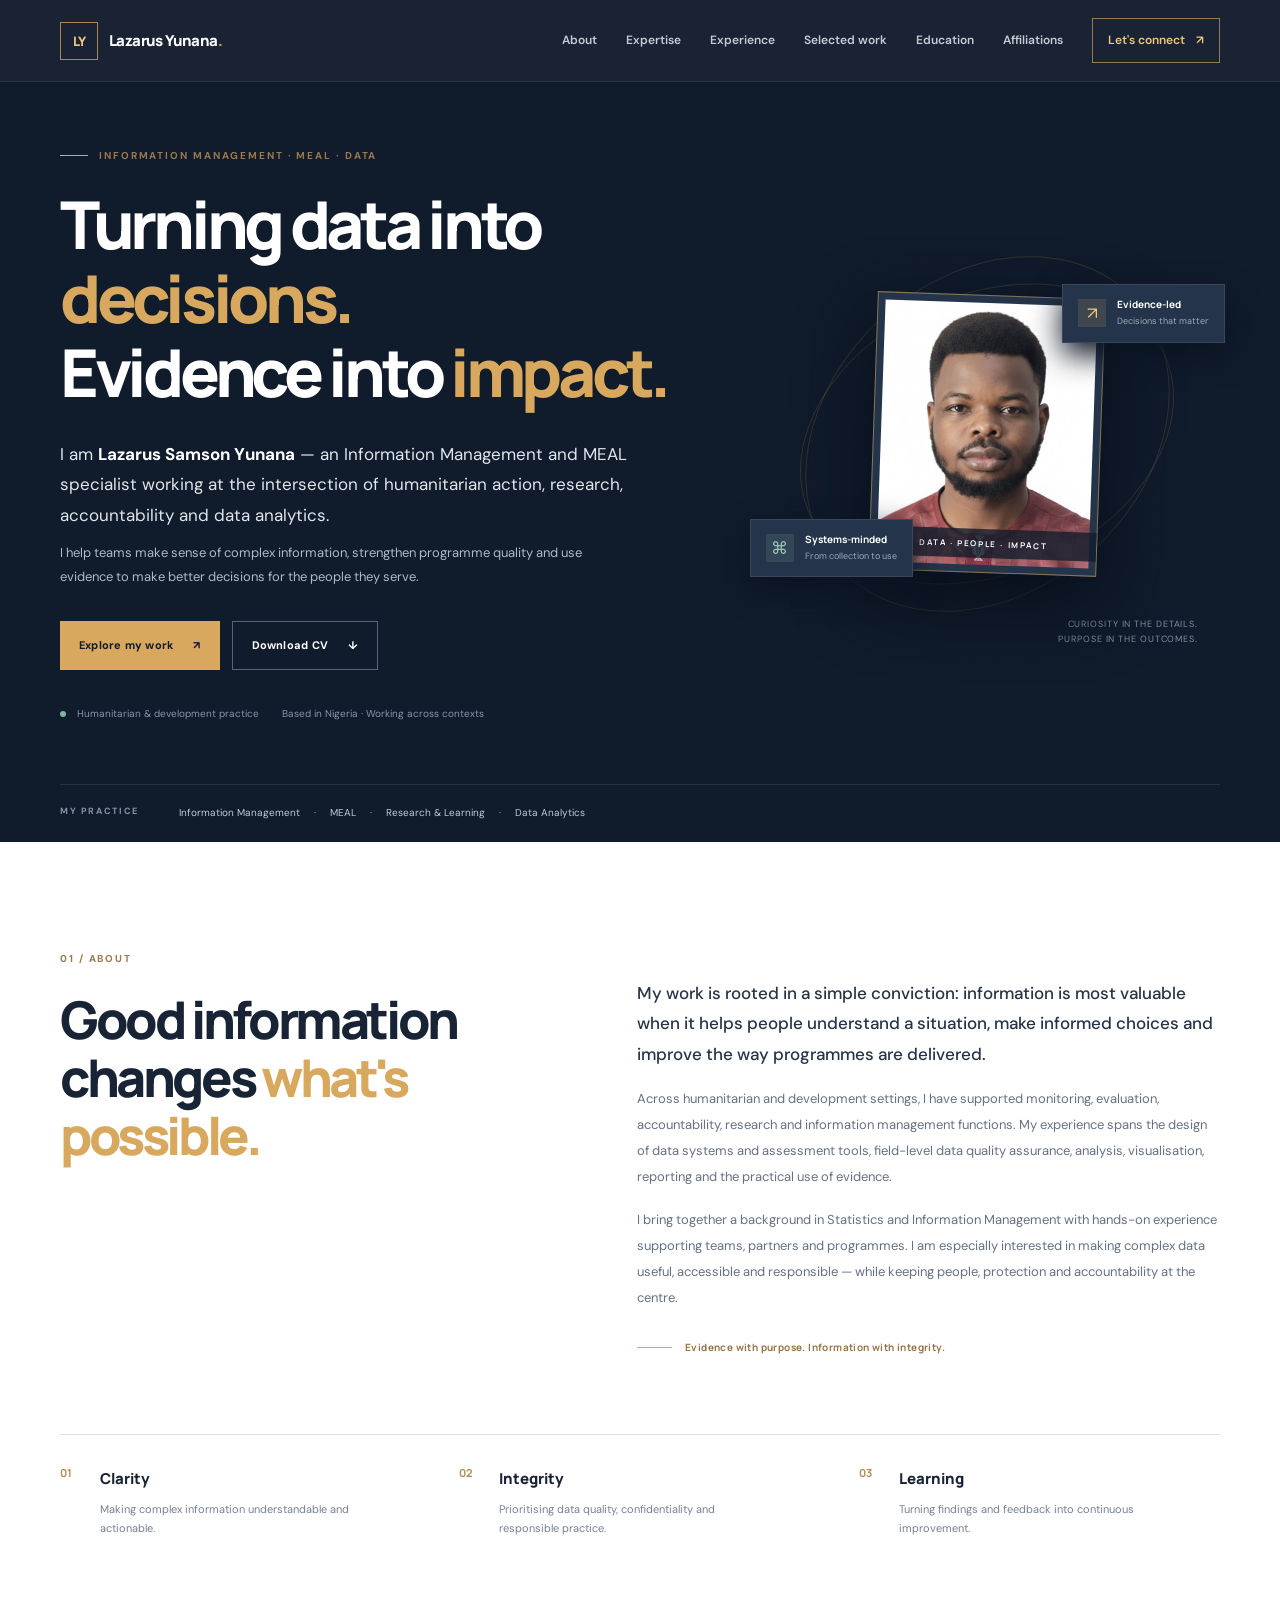
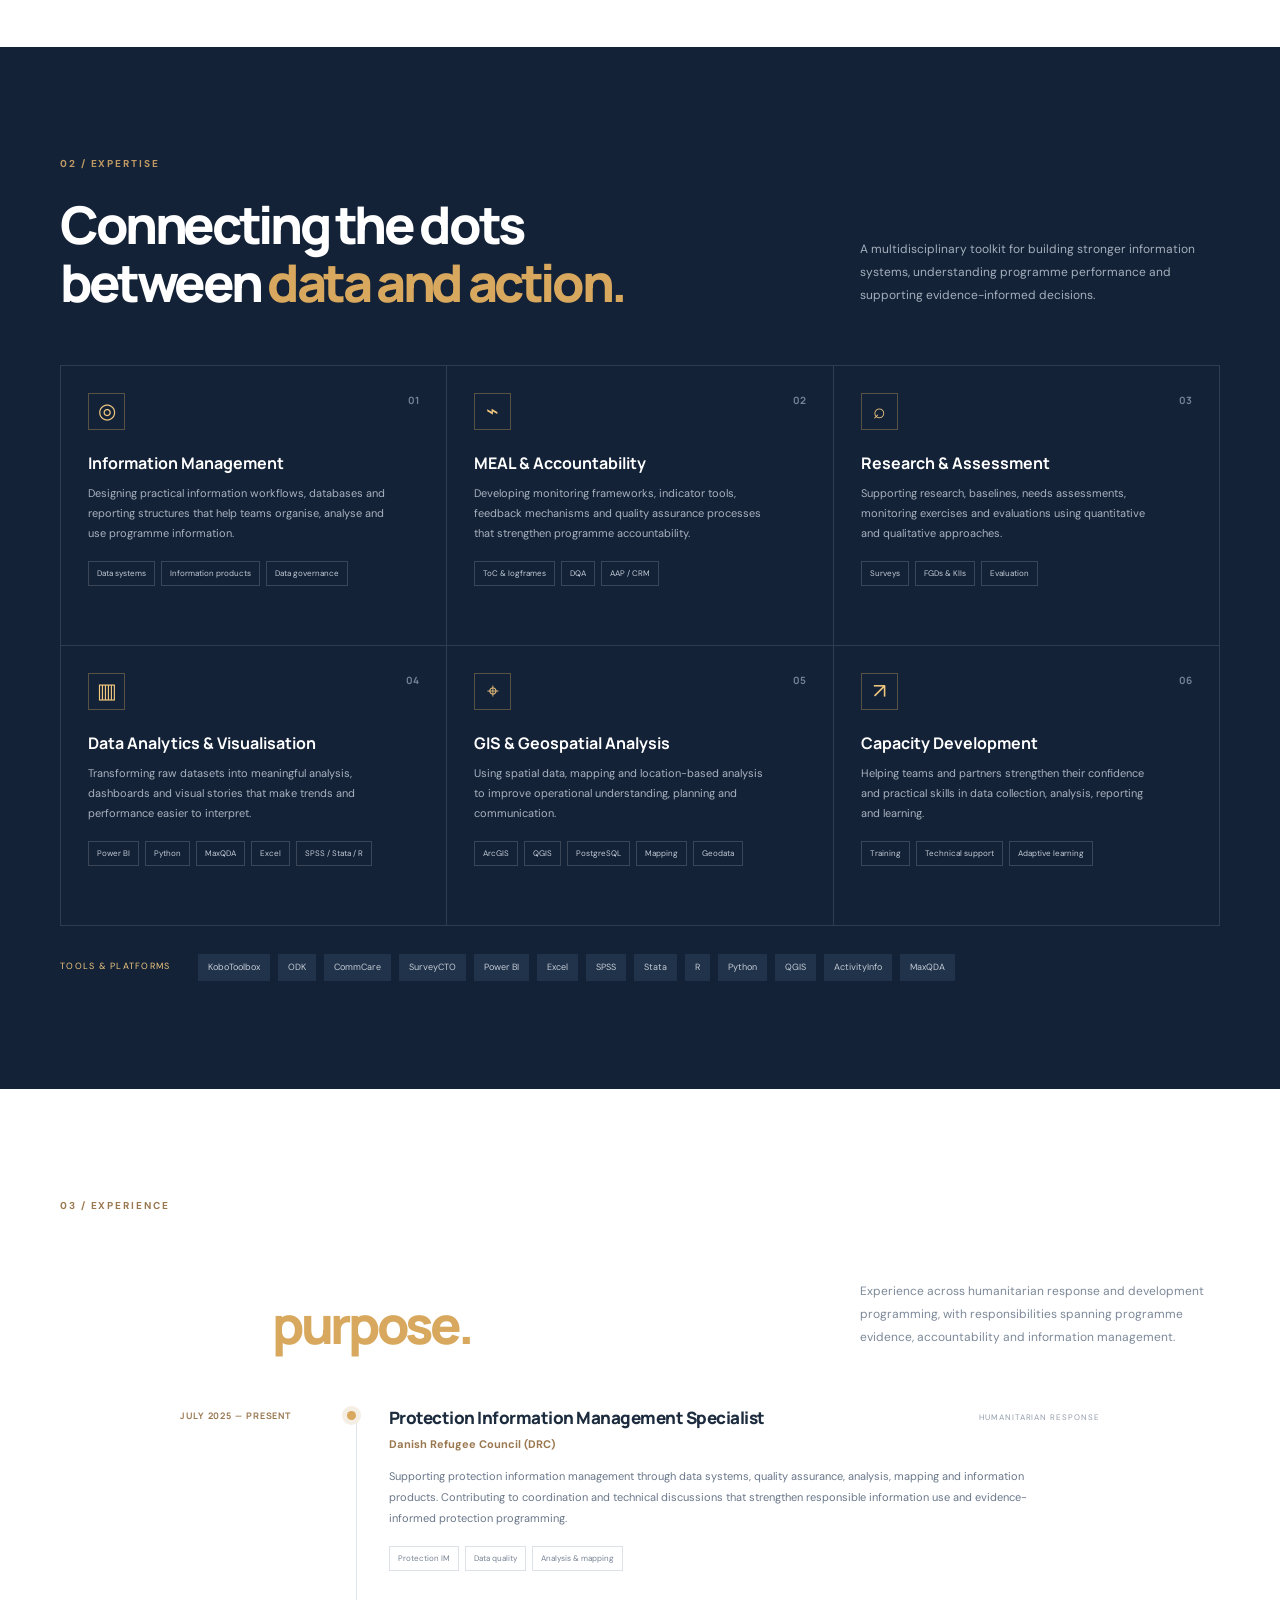
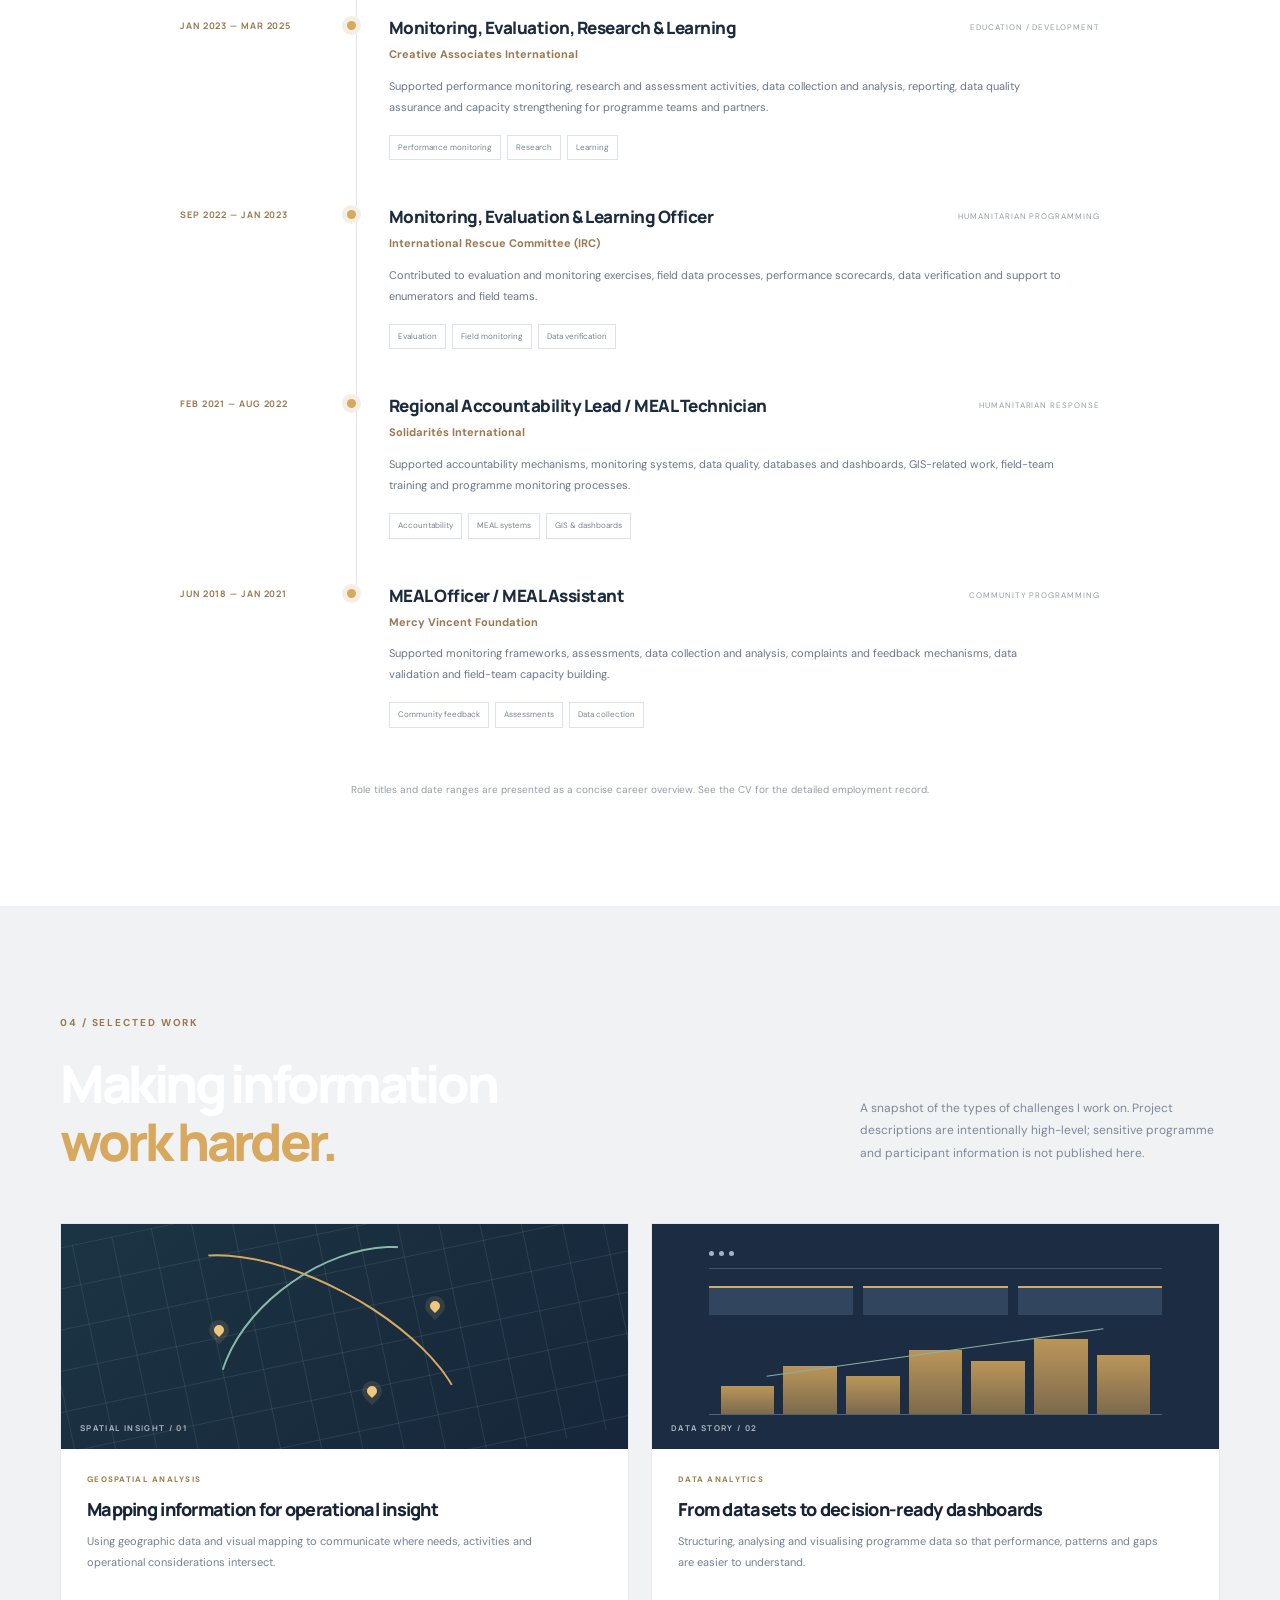
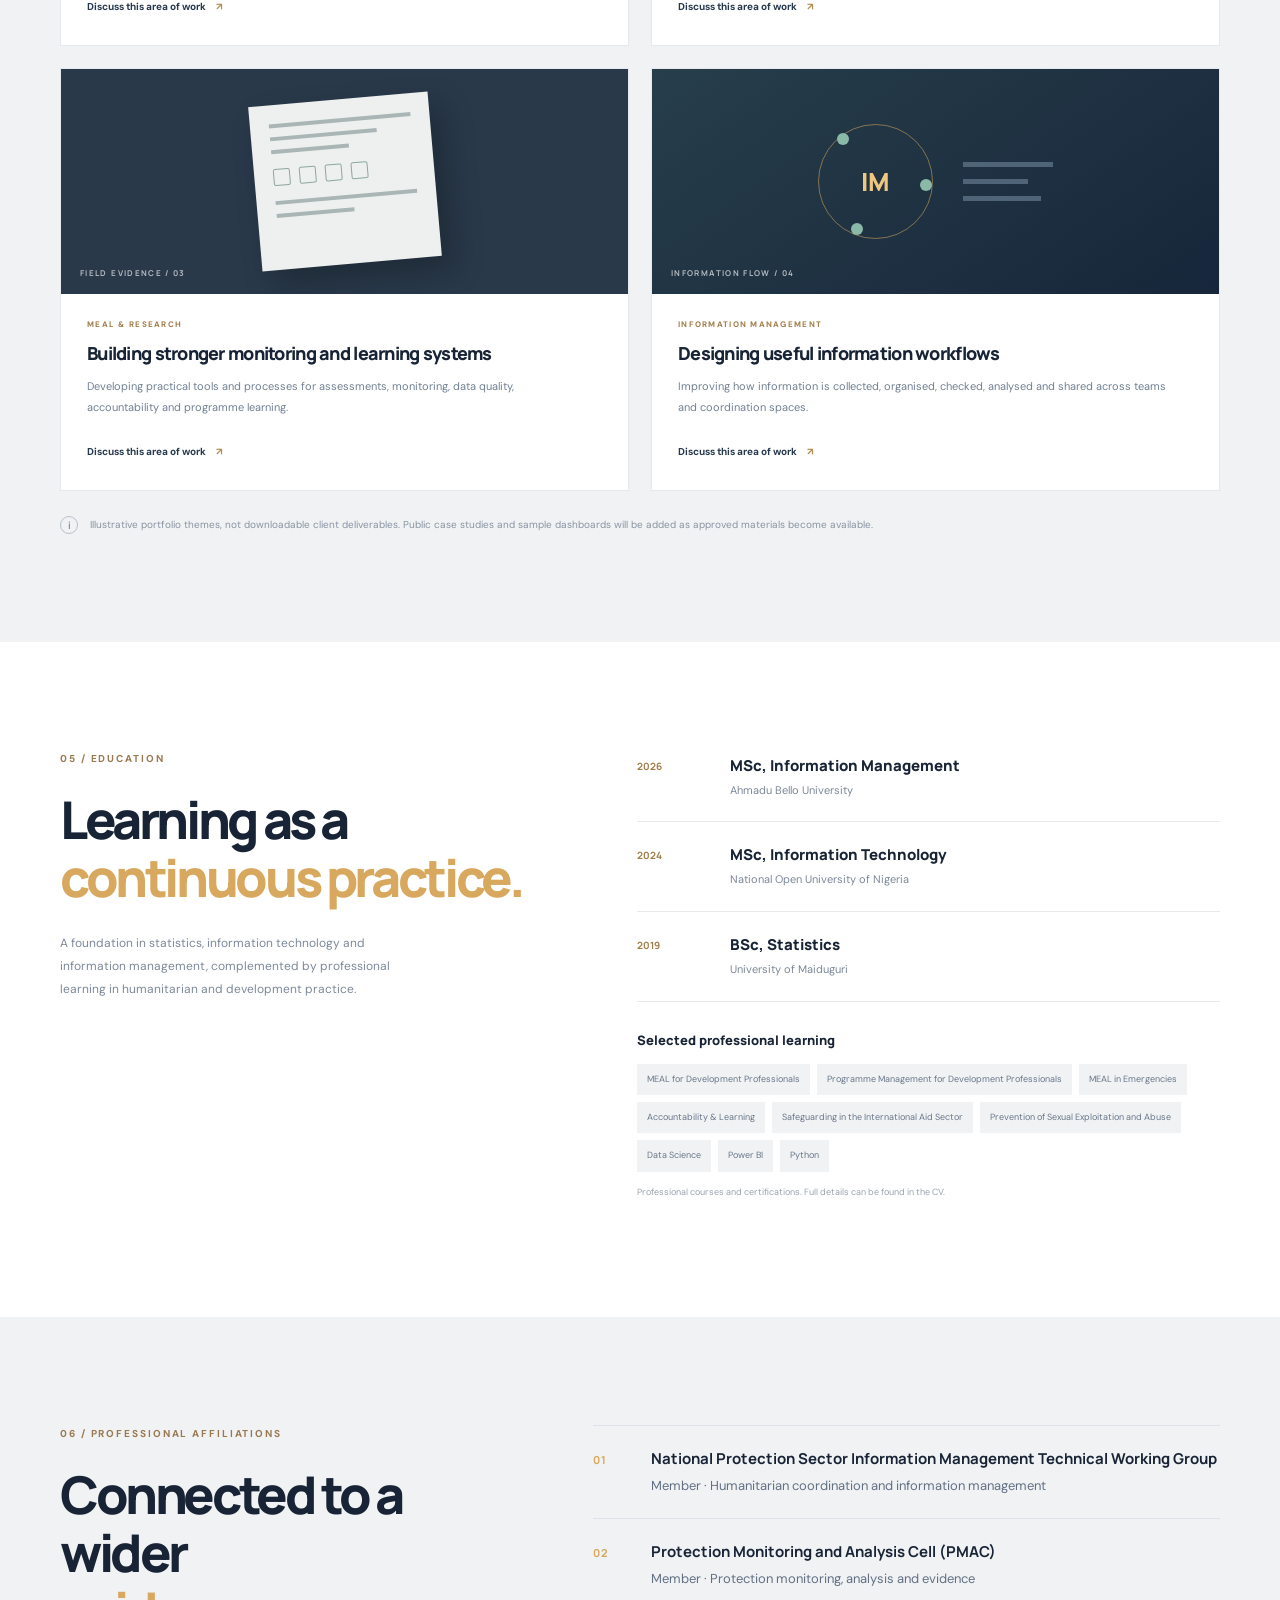
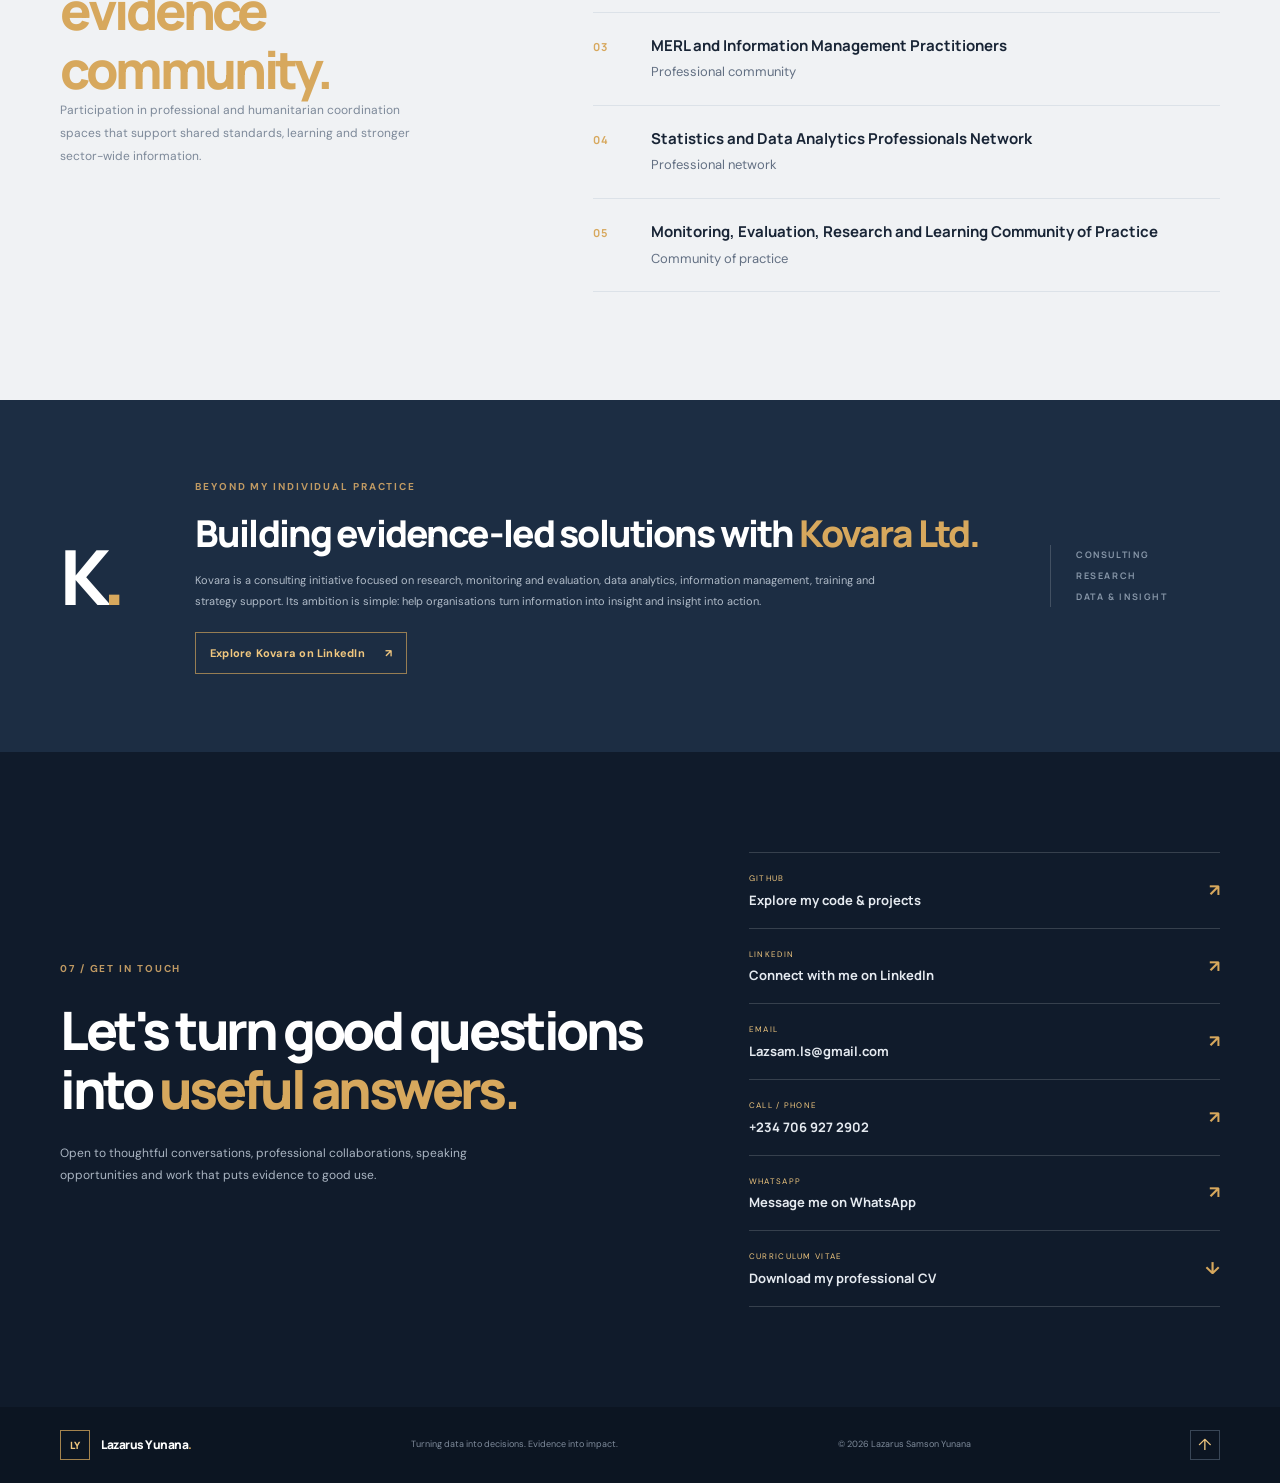
==== commit 4f1e3e11: "Update index.html" ====
--- a/index.html
+++ b/index.html
@@ -34,7 +34,8 @@
         <a href="#expertise">Expertise</a>
         <a href="#experience">Experience</a>
         <a href="#work">Selected work</a>
-        <a href="#education">Education</a>\n        <a href="#affiliations">Affiliations</a>
+        <a href="#education">Education</a>        
+        <a href="#affiliations">Affiliations</a>
         <a class="nav-contact" href="mailto:Lazsam.ls@gmail.com">Let's connect <span aria-hidden="true">↗</span></a>
       </nav>
     </div>
@@ -138,7 +139,7 @@
           <article class="work-card reveal"><div class="work-visual visual-field"><div class="field-sheet"><span class="sheet-line long"></span><span class="sheet-line"></span><span class="sheet-line mid"></span><div class="sheet-checks"><i></i><i></i><i></i><i></i></div><span class="sheet-line long"></span><span class="sheet-line mid"></span></div><span class="visual-label">FIELD EVIDENCE / 03</span></div><div class="work-card-body"><div class="work-category">MEAL & RESEARCH</div><h3>Building stronger monitoring and learning systems</h3><p>Developing practical tools and processes for assessments, monitoring, data quality, accountability and programme learning.</p><a href="#contact" class="text-link">Discuss this area of work <span>↗</span></a></div></article>
           <article class="work-card reveal"><div class="work-visual visual-information"><div class="info-circles"><span>IM</span><i></i><i></i><i></i></div><div class="info-lines"><b></b><b></b><b></b></div><span class="visual-label">INFORMATION FLOW / 04</span></div><div class="work-card-body"><div class="work-category">INFORMATION MANAGEMENT</div><h3>Designing useful information workflows</h3><p>Improving how information is collected, organised, checked, analysed and shared across teams and coordination spaces.</p><a href="#contact" class="text-link">Discuss this area of work <span>↗</span></a></div></article>
         </div>
-        <div class="work-footnote"><span class="footnote-mark">i</span><p>Illustrative portfolio themes, not downloadable client deliverables. Public case studies and sample dashboards can be added as approved materials become available.</p></div>
+        <div class="work-footnote"><span class="footnote-mark">i</span><p>Illustrative portfolio themes, not downloadable client deliverables. Public case studies and sample dashboards will be added as approved materials become available.</p></div>
       </div>
     </section>
 
@@ -149,7 +150,7 @@
           <div class="education-item"><span class="education-year">2026</span><div><h3>MSc, Information Management</h3><p>Ahmadu Bello University</p></div></div>
           <div class="education-item"><span class="education-year">2024</span><div><h3>MSc, Information Technology</h3><p>National Open University of Nigeria</p></div></div>
           <div class="education-item"><span class="education-year">2019</span><div><h3>BSc, Statistics</h3><p>University of Maiduguri</p></div></div>
-          <div class="certifications"><h3>Selected professional learning</h3><div class="cert-list"><span>MEAL for Development Professionals</span><span>Programme Management for Development Professionals</span><span>MEAL in Emergencies</span><span>Accountability & Learning</span><span>Safeguarding in the International Aid Sector</span><span>Prevention of Sexual Exploitation and Abuse</span><span>Data Science</span><span>Power BI</span></div><p class="cert-note">Professional courses and certifications. Full details can be found in the CV.</p></div>
+          <div class="certifications"><h3>Selected professional learning</h3><div class="cert-list"><span>MEAL for Development Professionals</span><span>Programme Management for Development Professionals</span><span>MEAL in Emergencies</span><span>Accountability & Learning</span><span>Safeguarding in the International Aid Sector</span><span>Prevention of Sexual Exploitation and Abuse</span><span>Data Science</span><span>Power BI</span><span>Python</span></div><p class="cert-note">Professional courses and certifications. Full details can be found in the CV.</p></div>
         </div>
       </div>
     </section>
@@ -182,7 +183,7 @@
         <div class="contact-links reveal">
           <a class="contact-link" href="https://github.com/Lazarusyunana" target="_blank" rel="noopener"><span><small>GITHUB</small><strong>Explore my code & projects</strong></span><b>↗</b></a>
           <a class="contact-link" href="https://www.linkedin.com/in/lazarus-samson-03a080132/" target="_blank" rel="noopener"><span><small>LINKEDIN</small><strong>Connect with me on LinkedIn</strong></span><b>↗</b></a>
-          <a class="contact-link" href="mailto:Lazsam.ls@gmail.com"><span><small>EMAIL</small><strong>Lazsam.ls@gmail.com</strong></span><b>↗</b></a>\n          <a class="contact-link" href="tel:+2347069272902"><span><small>CALL / PHONE</small><strong>+234 706 927 2902</strong></span><b>↗</b></a>\n          <a class="contact-link" href="https://wa.me/2347069272902" target="_blank" rel="noopener"><span><small>WHATSAPP</small><strong>Message me on WhatsApp</strong></span><b>↗</b></a>
+          <a class="contact-link" href="mailto:Lazsam.ls@gmail.com"><span><small>EMAIL</small><strong>Lazsam.ls@gmail.com</strong></span><b>↗</b></a>          <a class="contact-link" href="tel:+2347069272902"><span><small>CALL / PHONE</small><strong>+234 706 927 2902</strong></span><b>↗</b></a>          <a class="contact-link" href="https://wa.me/2347069272902" target="_blank" rel="noopener"><span><small>WHATSAPP</small><strong>Message me on WhatsApp</strong></span><b>↗</b></a>
           <a class="contact-link" href="documents/Lazarus-Samson-Yunana-CV.pdf" download><span><small>CURRICULUM VITAE</small><strong>Download my professional CV</strong></span><b>↓</b></a>
         </div>
       </div>
--- a/style.css
+++ b/style.css
@@ -21,3 +21,12 @@
 .profile-photo{width:100%;height:100%;display:block;object-fit:cover;object-position:center 25%;filter:saturate(.92)}
 .photo-caption{position:absolute;bottom:14px;left:0;right:0;text-align:center;color:#fff;background:rgba(16,27,43,.78);font:700 8px var(--font-display);letter-spacing:.2em;padding:9px 4px}
 @media(max-width:700px){.profile-photo-frame{width:190px;height:232px}}
+
+/* Affiliations */
+.affiliations-wrap{display:grid;grid-template-columns:.85fr 1.15fr;gap:70px;align-items:start}
+.affiliation-list{border-top:1px solid var(--line,#d9d5cc)}
+.affiliation-item{display:grid;grid-template-columns:42px 1fr;gap:16px;padding:22px 0;border-bottom:1px solid var(--line,#d9d5cc)}
+.affiliation-mark{font:700 11px var(--font-display);color:var(--accent,#b88b4a);letter-spacing:.1em;padding-top:4px}
+.affiliation-item h3{font:700 15px var(--font-display);line-height:1.5;margin:0 0 5px;color:var(--ink,#172436)}
+.affiliation-item p{font-size:13px;line-height:1.6;margin:0;color:var(--muted,#6f7780)}
+@media(max-width:760px){.affiliations-wrap{grid-template-columns:1fr;gap:30px}}
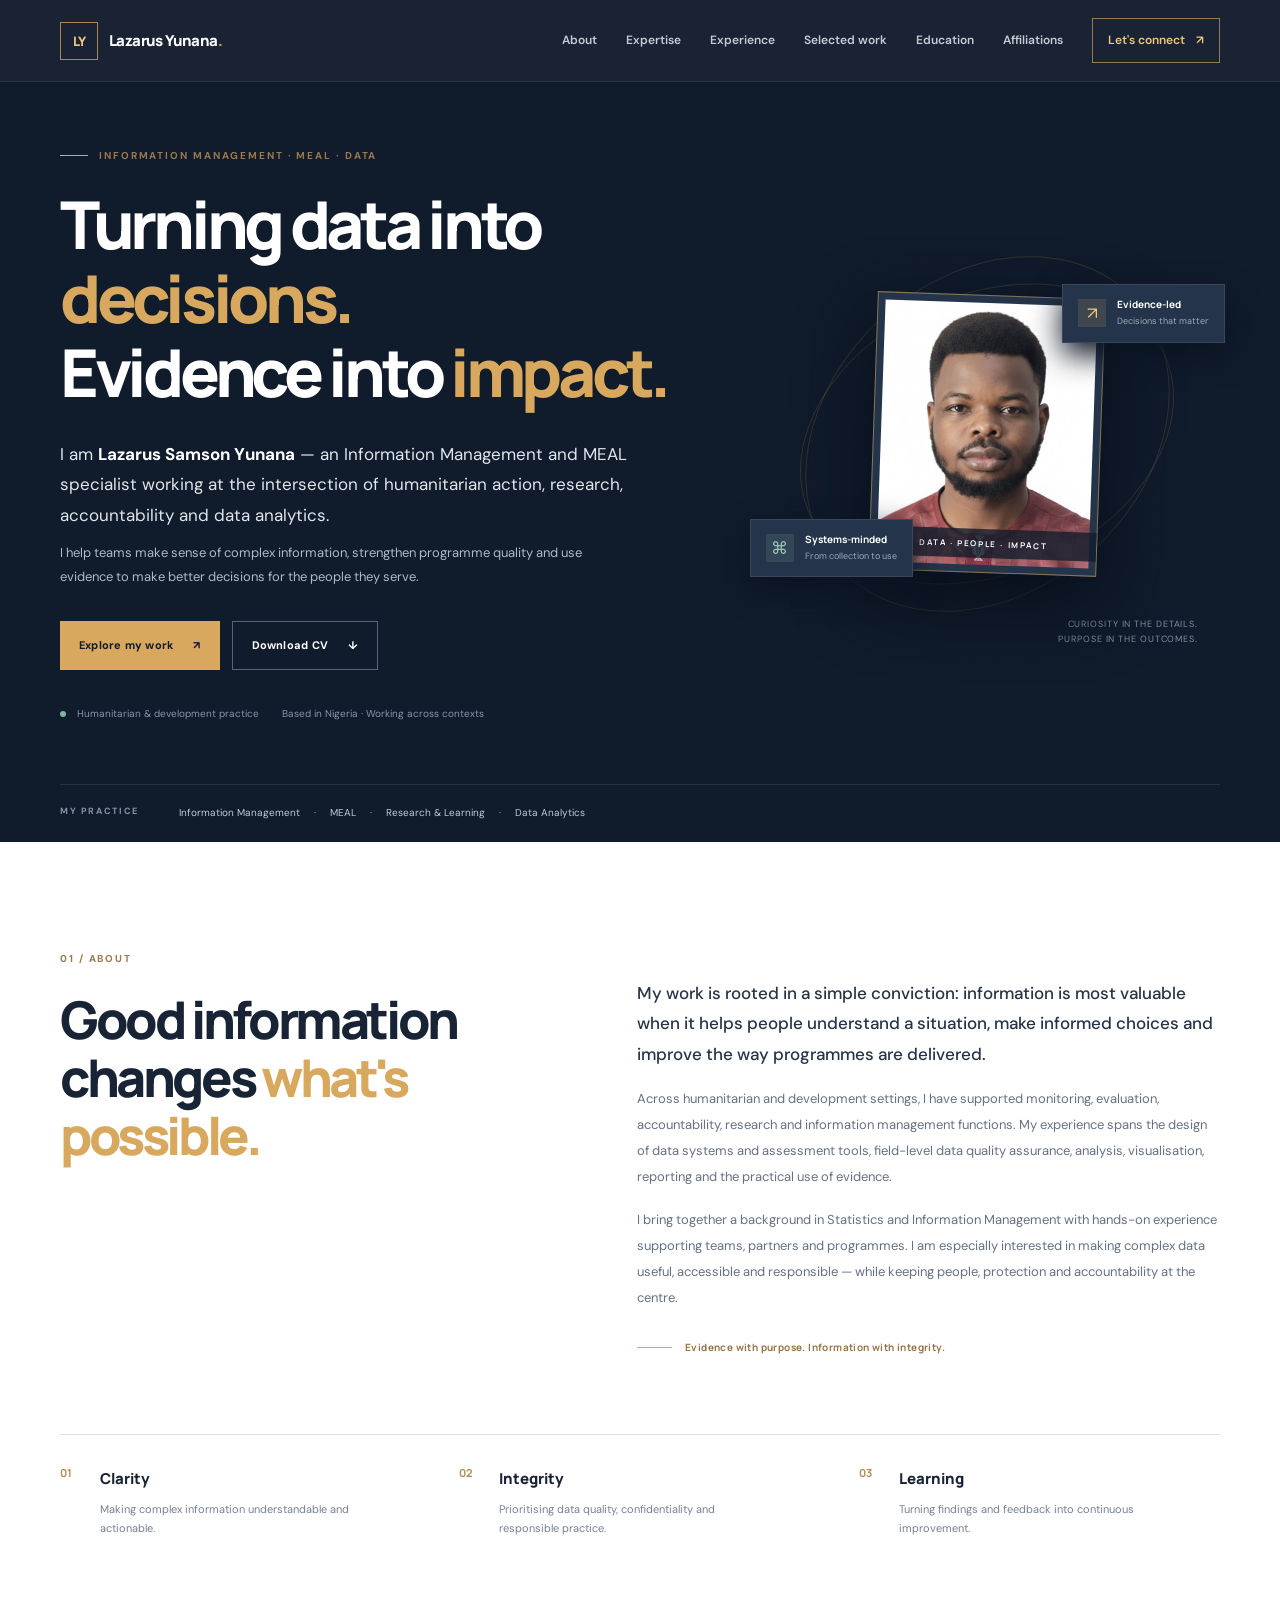
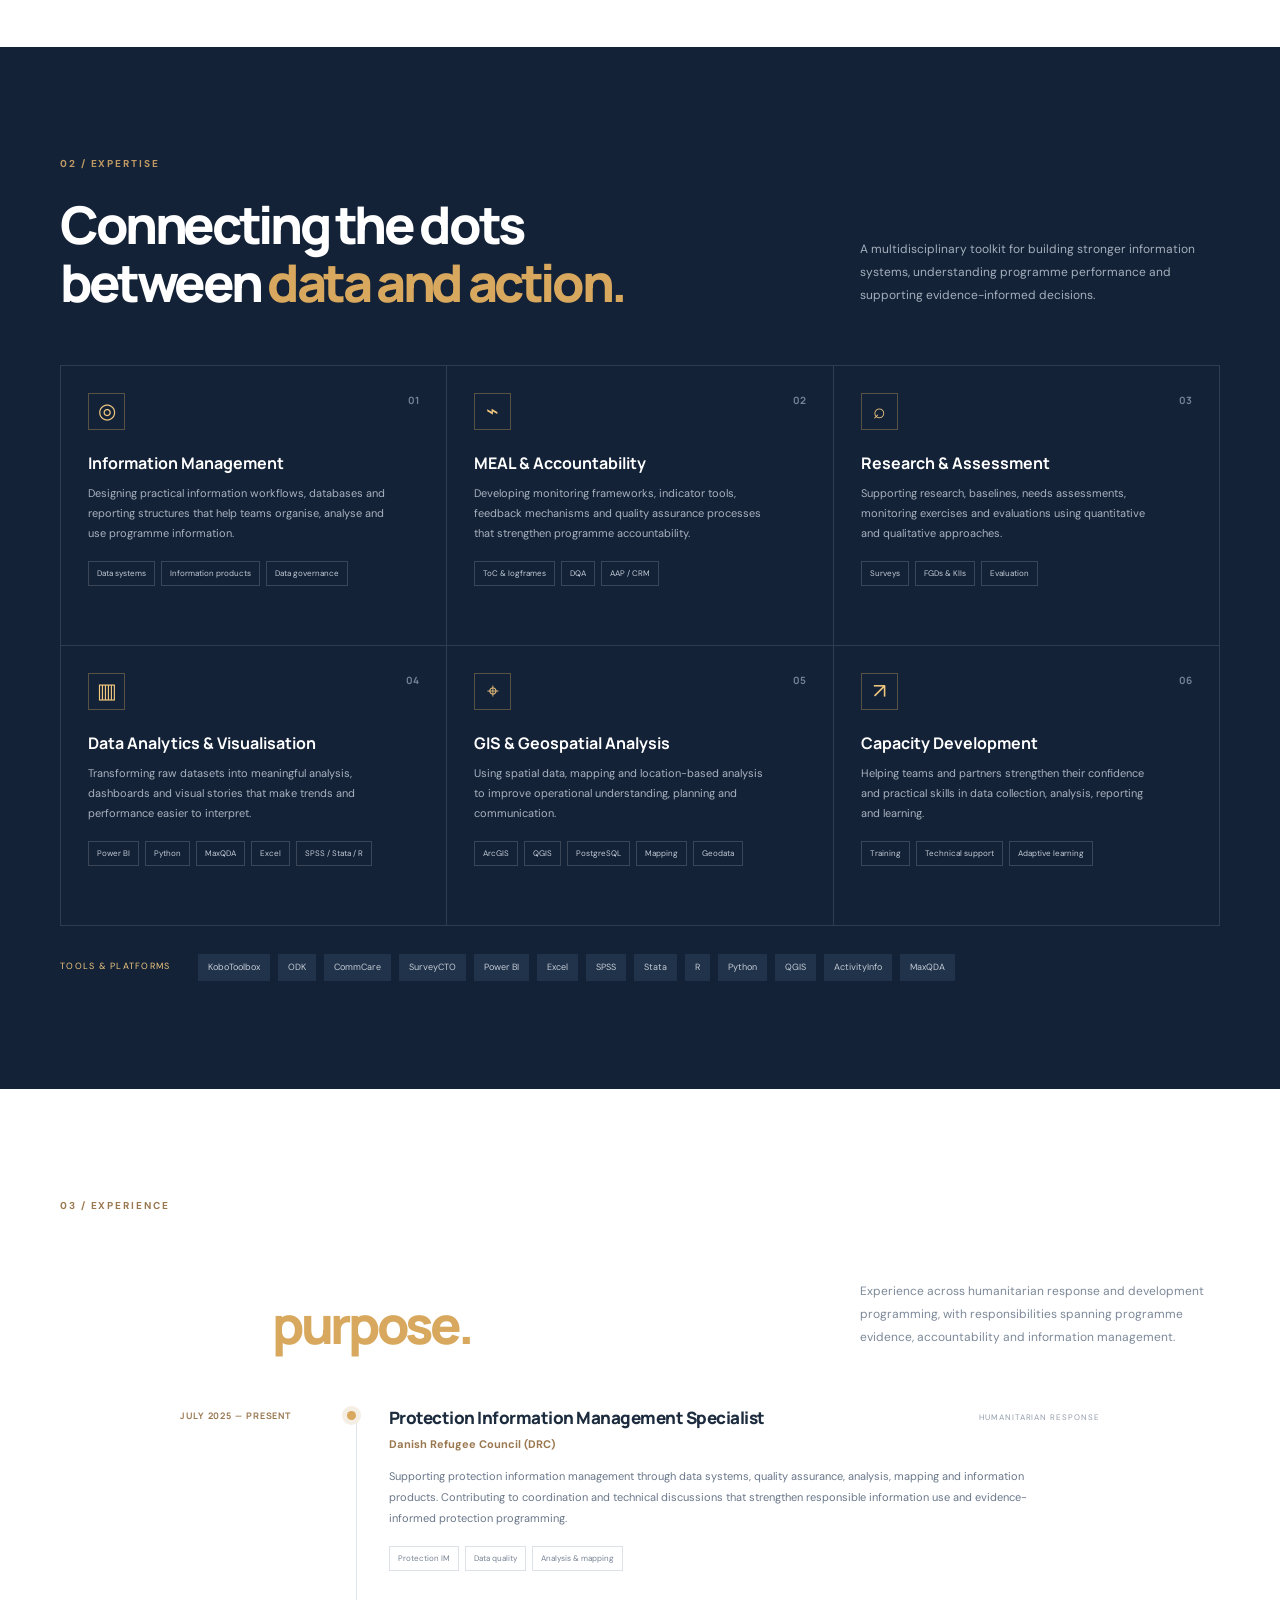
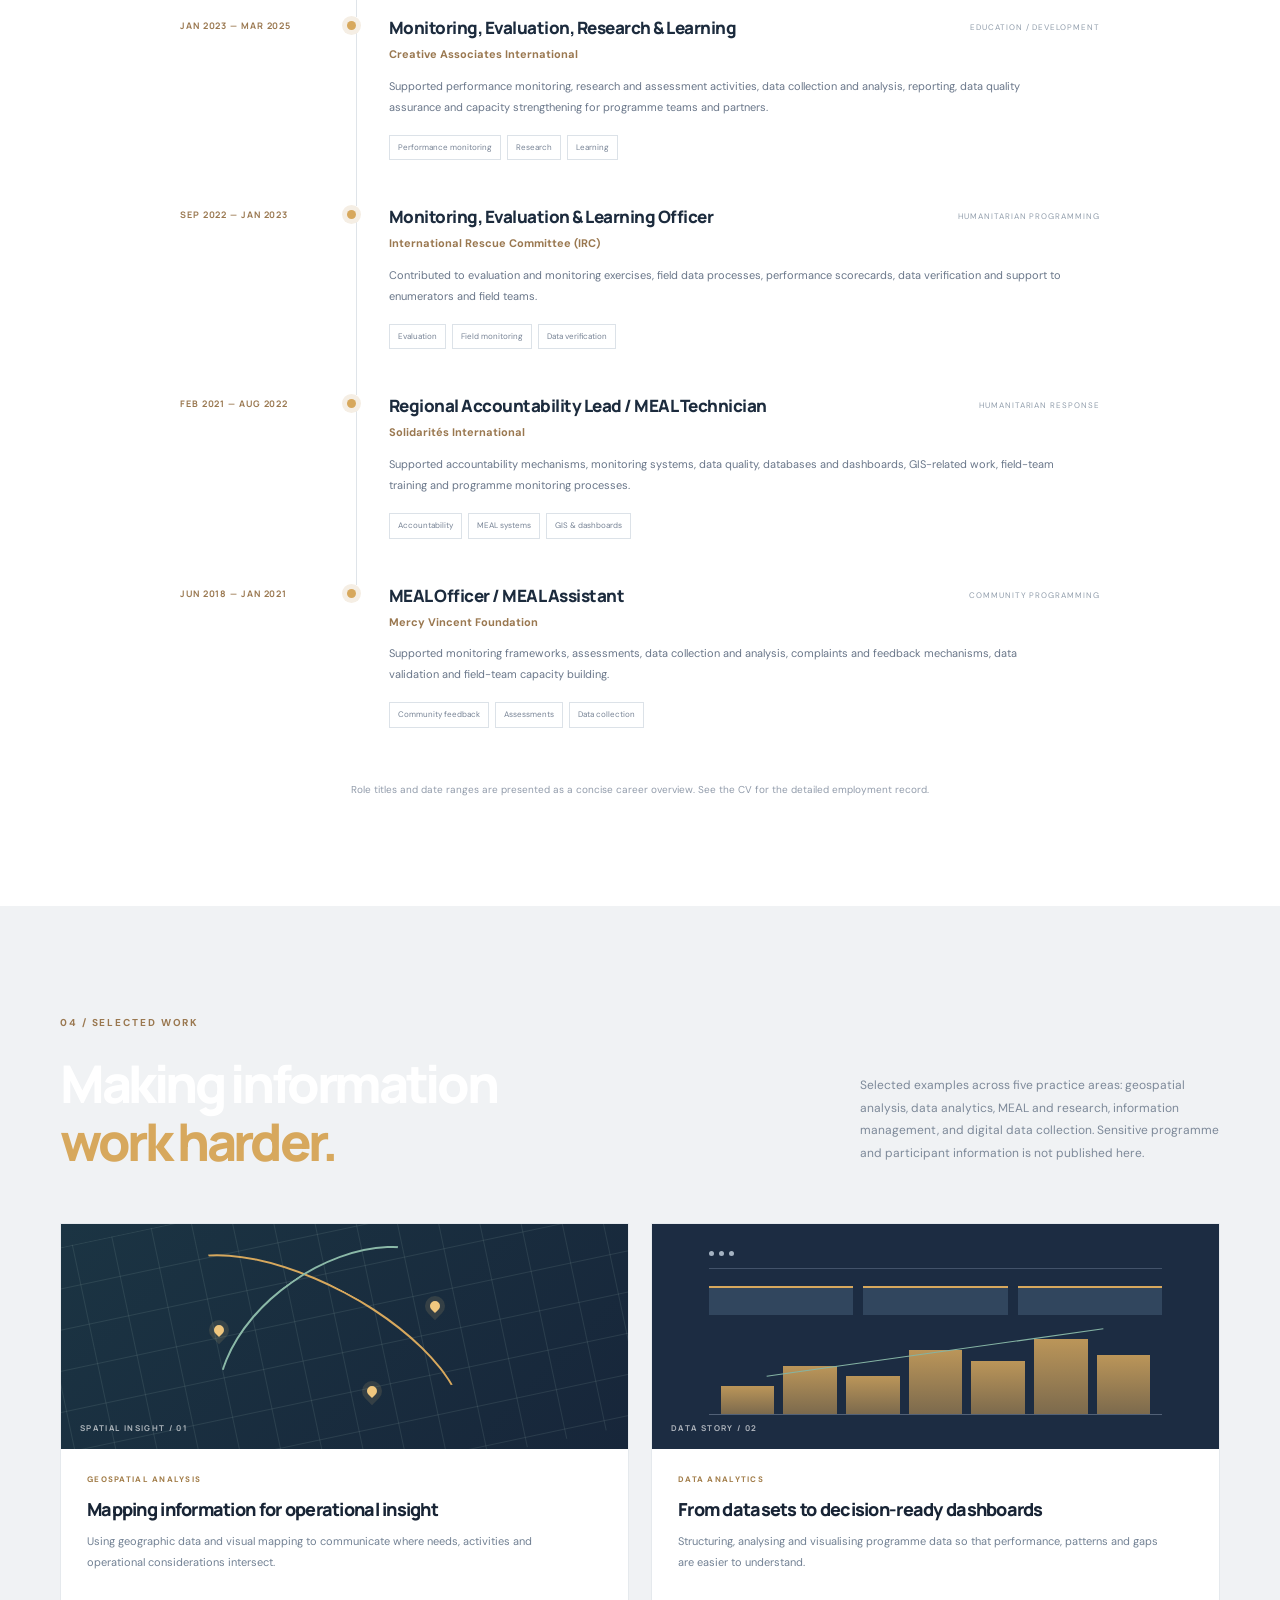
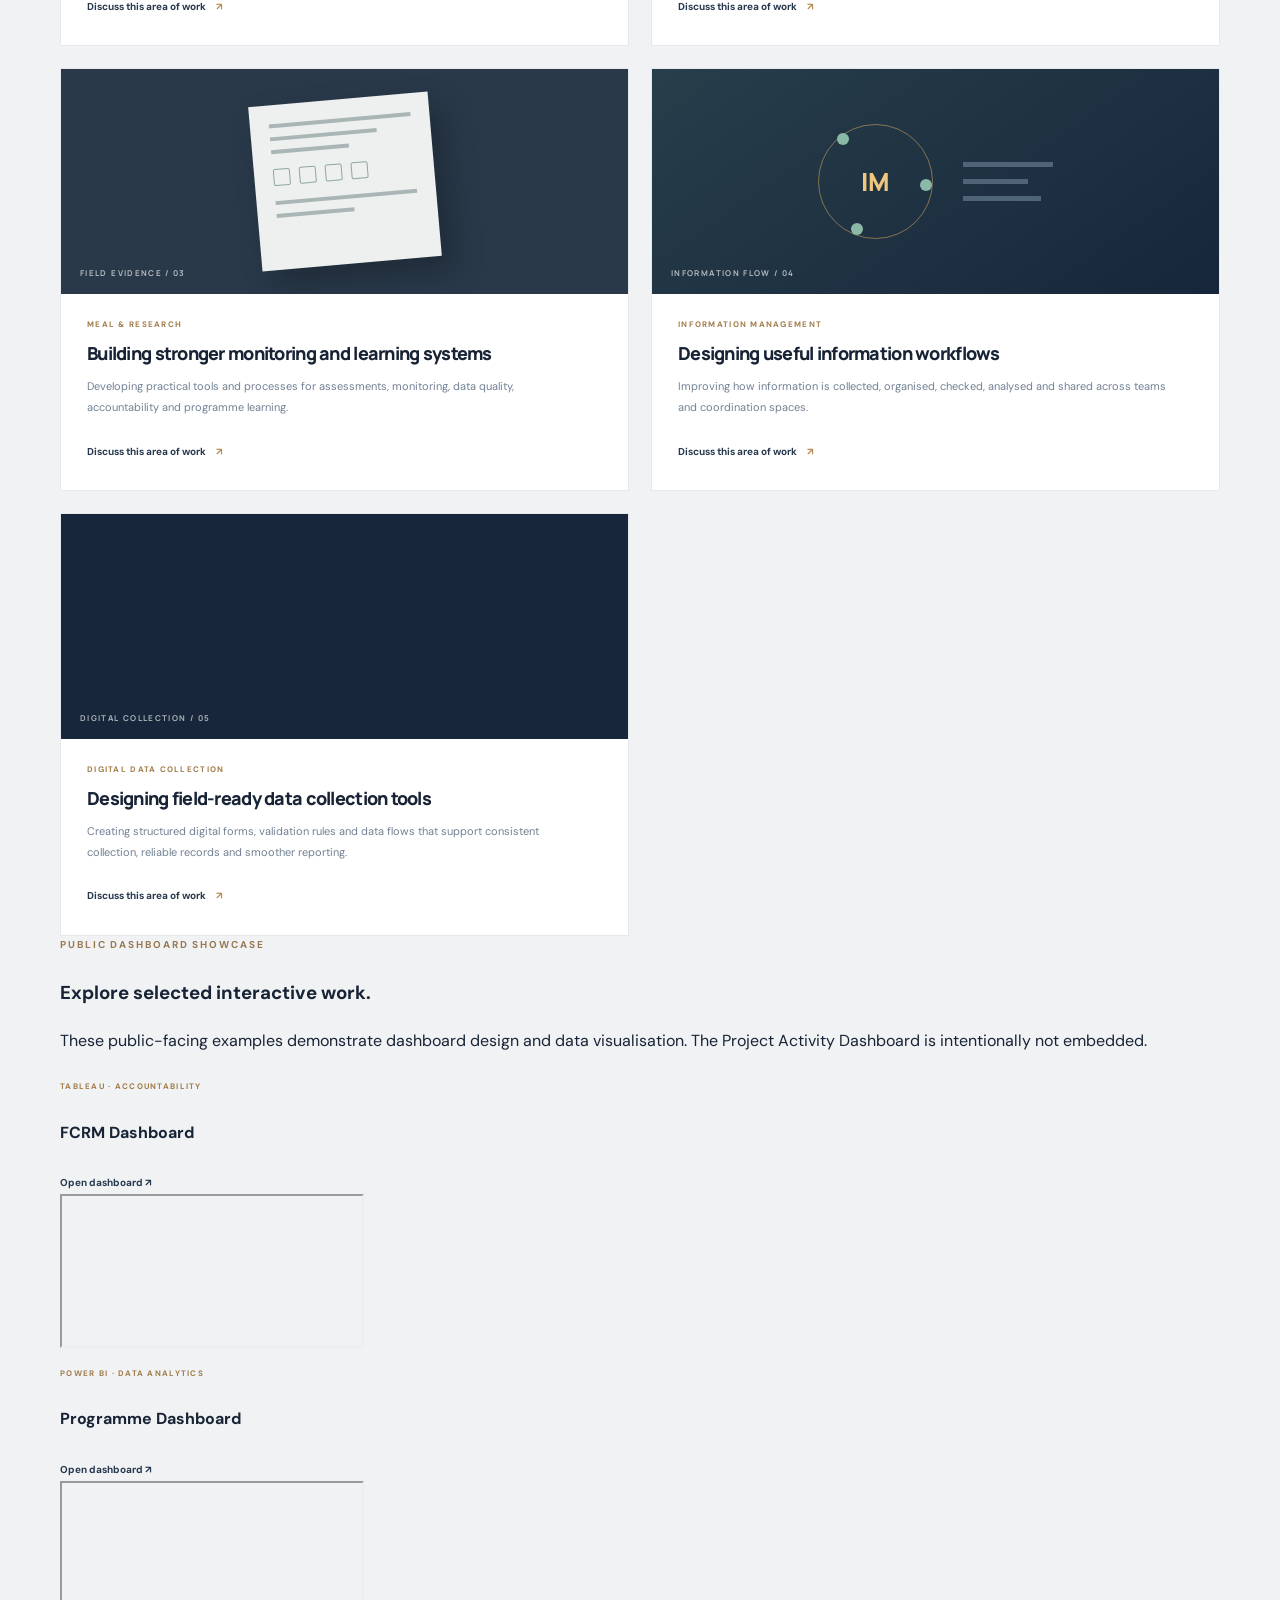
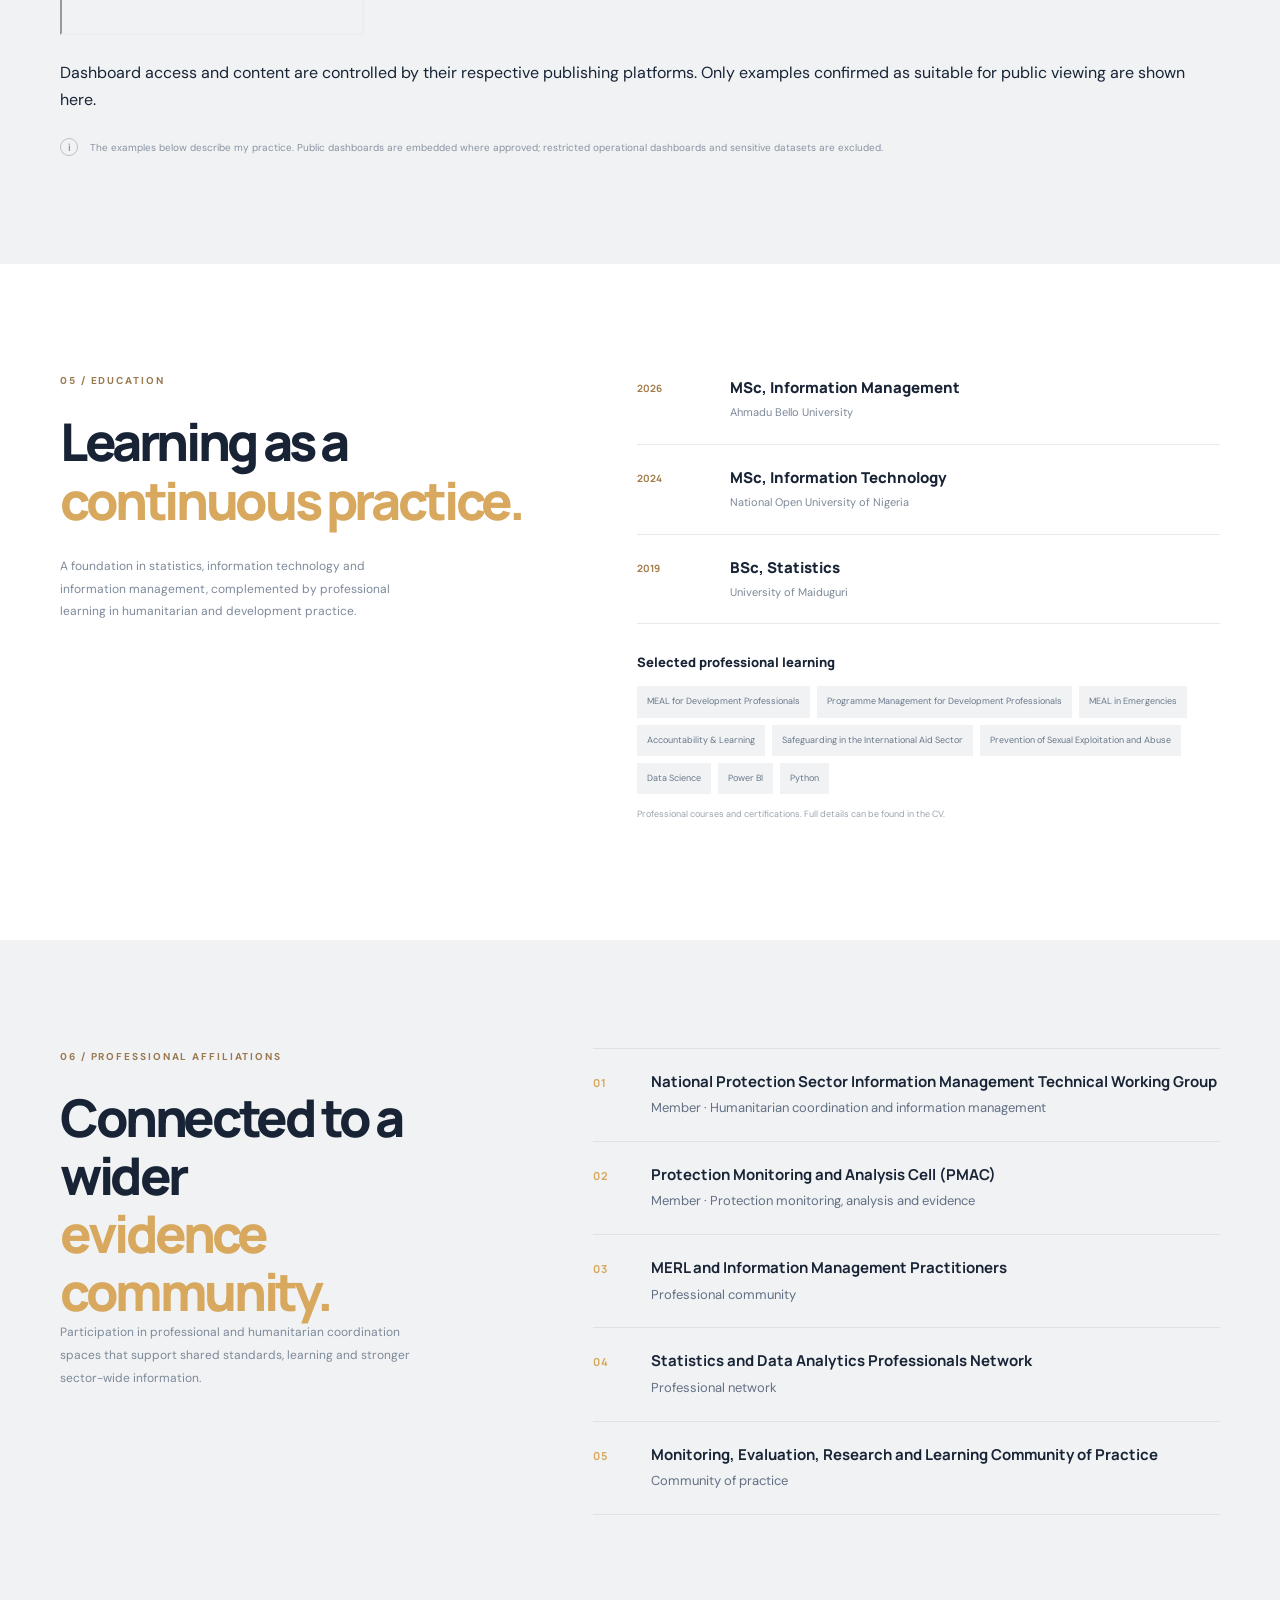
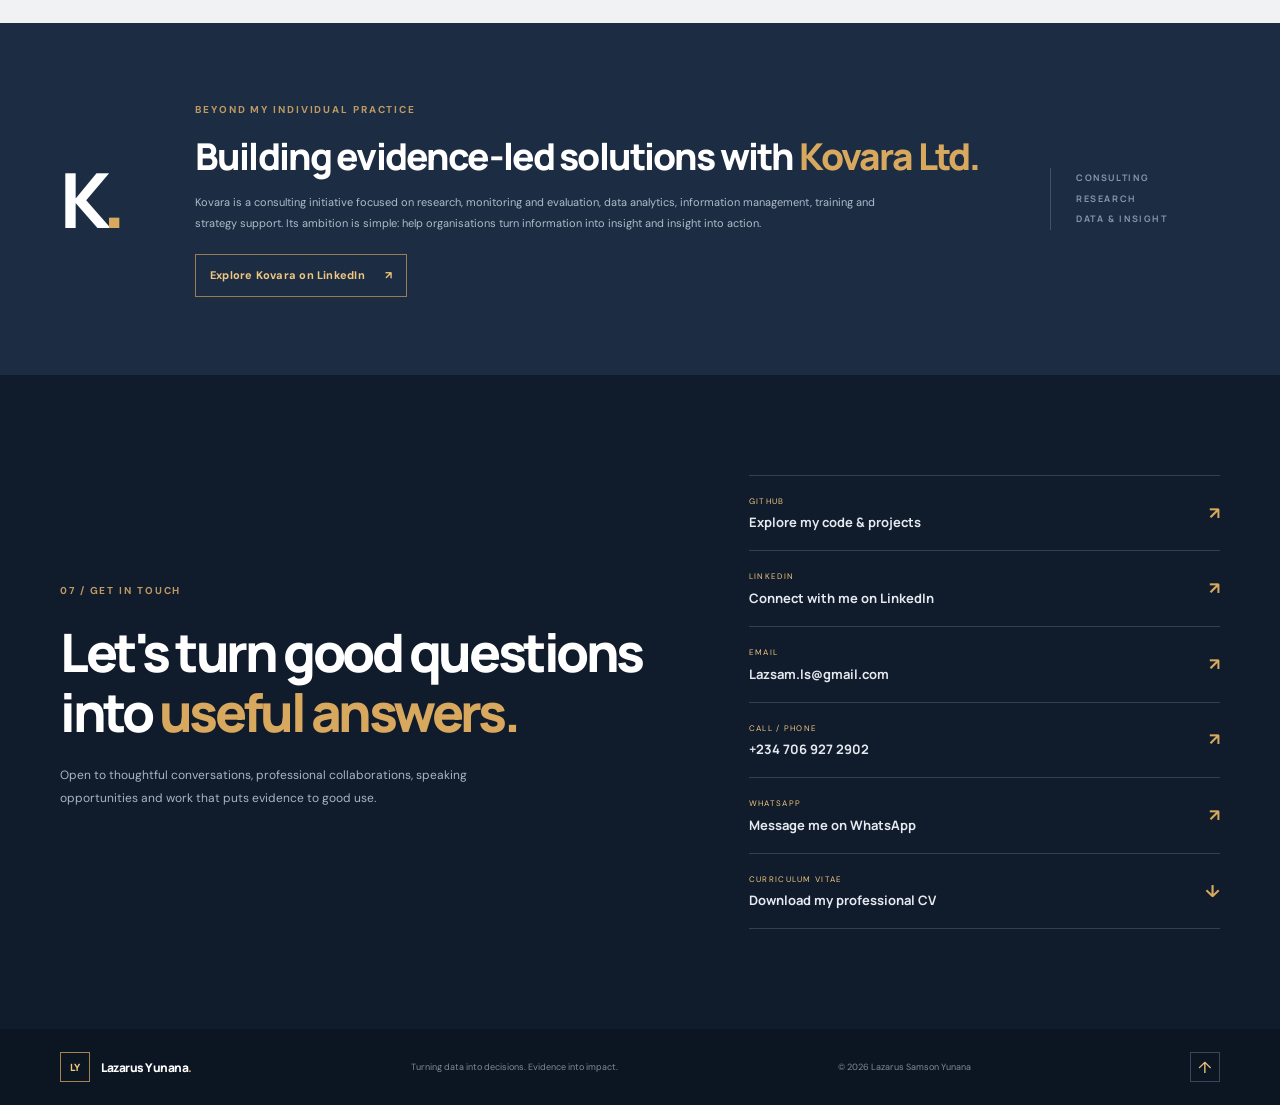
==== commit b22b114b: "Expand portfolio work to five areas and embed approved public dashboards" ====
--- a/index.html
+++ b/index.html
@@ -131,15 +131,31 @@
       <div class="container">
         <div class="section-heading section-heading-wide reveal">
           <div><p class="eyebrow">04 / SELECTED WORK</p><h2>Making information<br><span class="text-accent">work harder.</span></h2></div>
-          <p class="section-intro">A snapshot of the types of challenges I work on. Project descriptions are intentionally high-level; sensitive programme and participant information is not published here.</p>
+          <p class="section-intro">Selected examples across five practice areas: geospatial analysis, data analytics, MEAL and research, information management, and digital data collection. Sensitive programme and participant information is not published here.</p>
         </div>
         <div class="work-grid">
           <article class="work-card work-feature reveal"><div class="work-visual visual-map"><div class="map-grid"></div><div class="map-route route-one"></div><div class="map-route route-two"></div><span class="map-pin pin-a"></span><span class="map-pin pin-b"></span><span class="map-pin pin-c"></span><span class="visual-label">SPATIAL INSIGHT / 01</span></div><div class="work-card-body"><div class="work-category">GEOSPATIAL ANALYSIS</div><h3>Mapping information for operational insight</h3><p>Using geographic data and visual mapping to communicate where needs, activities and operational considerations intersect.</p><a href="#contact" class="text-link">Discuss this area of work <span>↗</span></a></div></article>
           <article class="work-card reveal"><div class="work-visual visual-dashboard"><div class="dash-top"><i></i><i></i><i></i></div><div class="dash-content"><div class="dash-kpi"><span></span><span></span><span></span></div><div class="dash-chart"><b style="height:34%"></b><b style="height:58%"></b><b style="height:46%"></b><b style="height:78%"></b><b style="height:65%"></b><b style="height:91%"></b><b style="height:72%"></b></div><div class="dash-line"></div></div><span class="visual-label">DATA STORY / 02</span></div><div class="work-card-body"><div class="work-category">DATA ANALYTICS</div><h3>From datasets to decision-ready dashboards</h3><p>Structuring, analysing and visualising programme data so that performance, patterns and gaps are easier to understand.</p><a href="#contact" class="text-link">Discuss this area of work <span>↗</span></a></div></article>
           <article class="work-card reveal"><div class="work-visual visual-field"><div class="field-sheet"><span class="sheet-line long"></span><span class="sheet-line"></span><span class="sheet-line mid"></span><div class="sheet-checks"><i></i><i></i><i></i><i></i></div><span class="sheet-line long"></span><span class="sheet-line mid"></span></div><span class="visual-label">FIELD EVIDENCE / 03</span></div><div class="work-card-body"><div class="work-category">MEAL & RESEARCH</div><h3>Building stronger monitoring and learning systems</h3><p>Developing practical tools and processes for assessments, monitoring, data quality, accountability and programme learning.</p><a href="#contact" class="text-link">Discuss this area of work <span>↗</span></a></div></article>
           <article class="work-card reveal"><div class="work-visual visual-information"><div class="info-circles"><span>IM</span><i></i><i></i><i></i></div><div class="info-lines"><b></b><b></b><b></b></div><span class="visual-label">INFORMATION FLOW / 04</span></div><div class="work-card-body"><div class="work-category">INFORMATION MANAGEMENT</div><h3>Designing useful information workflows</h3><p>Improving how information is collected, organised, checked, analysed and shared across teams and coordination spaces.</p><a href="#contact" class="text-link">Discuss this area of work <span>↗</span></a></div></article>
-        </div>
-        <div class="work-footnote"><span class="footnote-mark">i</span><p>Illustrative portfolio themes, not downloadable client deliverables. Public case studies and sample dashboards will be added as approved materials become available.</p></div>
+          <article class="work-card reveal"><div class="work-visual visual-collection"><div class="collection-phone"><div class="phone-top"></div><div class="phone-field"></div><div class="phone-field short"></div><div class="phone-choice"><i></i><i></i><i></i></div><div class="phone-submit"></div></div><span class="visual-label">DIGITAL COLLECTION / 05</span></div><div class="work-card-body"><div class="work-category">DIGITAL DATA COLLECTION</div><h3>Designing field-ready data collection tools</h3><p>Creating structured digital forms, validation rules and data flows that support consistent collection, reliable records and smoother reporting.</p><a href="#contact" class="text-link">Discuss this area of work <span>↗</span></a></div></article>
+        </div>
+
+        <div class="dashboard-showcase">
+          <div class="dashboard-heading"><div><p class="eyebrow">PUBLIC DASHBOARD SHOWCASE</p><h3>Explore selected interactive work.</h3></div><p>These public-facing examples demonstrate dashboard design and data visualisation. The Project Activity Dashboard is intentionally not embedded.</p></div>
+          <div class="dashboard-grid">
+            <article class="dashboard-card">
+              <div class="dashboard-card-heading"><div><span class="work-category">TABLEAU · ACCOUNTABILITY</span><h4>FCRM Dashboard</h4></div><a class="text-link" href="https://public.tableau.com/app/profile/emeka1606/viz/FCRMDashboard/FCRMDashboard" target="_blank" rel="noopener">Open dashboard ↗</a></div>
+              <div class="dashboard-frame tableau-frame"><iframe title="FCRM Dashboard on Tableau Public" src="https://public.tableau.com/views/FCRMDashboard/FCRMDashboard?:showVizHome=no&amp;:embed=true" loading="lazy" allowfullscreen></iframe></div>
+            </article>
+            <article class="dashboard-card">
+              <div class="dashboard-card-heading"><div><span class="work-category">POWER BI · DATA ANALYTICS</span><h4>Programme Dashboard</h4></div><a class="text-link" href="https://app.powerbi.com/view?r=eyJrIjoiYmZjMzgwNTktMTY1Ni00MTZjLTg1YzYtZTI4MTY5NmIwYWNhIiwidCI6IjJhMjEyMjQxLTg5OWMtNDc1Mi1iZDMzLTUxZWFjM2M1ODJkNSIsImMiOjl9&amp;disablecdnExpiration=1780931449" target="_blank" rel="noopener">Open dashboard ↗</a></div>
+              <div class="dashboard-frame"><iframe title="Public Power BI dashboard" src="https://app.powerbi.com/view?r=eyJrIjoiYmZjMzgwNTktMTY1Ni00MTZjLTg1YzYtZTI4MTY5NmIwYWNhIiwidCI6IjJhMjEyMjQxLTg5OWMtNDc1Mi1iZDMzLTUxZWFjM2M1ODJkNSIsImMiOjl9&amp;disablecdnExpiration=1780931449" loading="lazy" allowfullscreen></iframe></div>
+            </article>
+          </div>
+          <p class="dashboard-note">Dashboard access and content are controlled by their respective publishing platforms. Only examples confirmed as suitable for public viewing are shown here.</p>
+        </div>
+        <div class="work-footnote"><span class="footnote-mark">i</span><p>The examples below describe my practice. Public dashboards are embedded where approved; restricted operational dashboards and sensitive datasets are excluded.</p></div>
       </div>
     </section>
 
@@ -183,7 +199,9 @@
         <div class="contact-links reveal">
           <a class="contact-link" href="https://github.com/Lazarusyunana" target="_blank" rel="noopener"><span><small>GITHUB</small><strong>Explore my code & projects</strong></span><b>↗</b></a>
           <a class="contact-link" href="https://www.linkedin.com/in/lazarus-samson-03a080132/" target="_blank" rel="noopener"><span><small>LINKEDIN</small><strong>Connect with me on LinkedIn</strong></span><b>↗</b></a>
-          <a class="contact-link" href="mailto:Lazsam.ls@gmail.com"><span><small>EMAIL</small><strong>Lazsam.ls@gmail.com</strong></span><b>↗</b></a>          <a class="contact-link" href="tel:+2347069272902"><span><small>CALL / PHONE</small><strong>+234 706 927 2902</strong></span><b>↗</b></a>          <a class="contact-link" href="https://wa.me/2347069272902" target="_blank" rel="noopener"><span><small>WHATSAPP</small><strong>Message me on WhatsApp</strong></span><b>↗</b></a>
+          <a class="contact-link" href="mailto:Lazsam.ls@gmail.com"><span><small>EMAIL</small><strong>Lazsam.ls@gmail.com</strong></span><b>↗</b></a>
+          <a class="contact-link" href="tel:+2347069272902"><span><small>CALL / PHONE</small><strong>+234 706 927 2902</strong></span><b>↗</b></a>
+          <a class="contact-link" href="https://wa.me/2347069272902" target="_blank" rel="noopener"><span><small>WHATSAPP</small><strong>Message me on WhatsApp</strong></span><b>↗</b></a>
           <a class="contact-link" href="documents/Lazarus-Samson-Yunana-CV.pdf" download><span><small>CURRICULUM VITAE</small><strong>Download my professional CV</strong></span><b>↓</b></a>
         </div>
       </div>
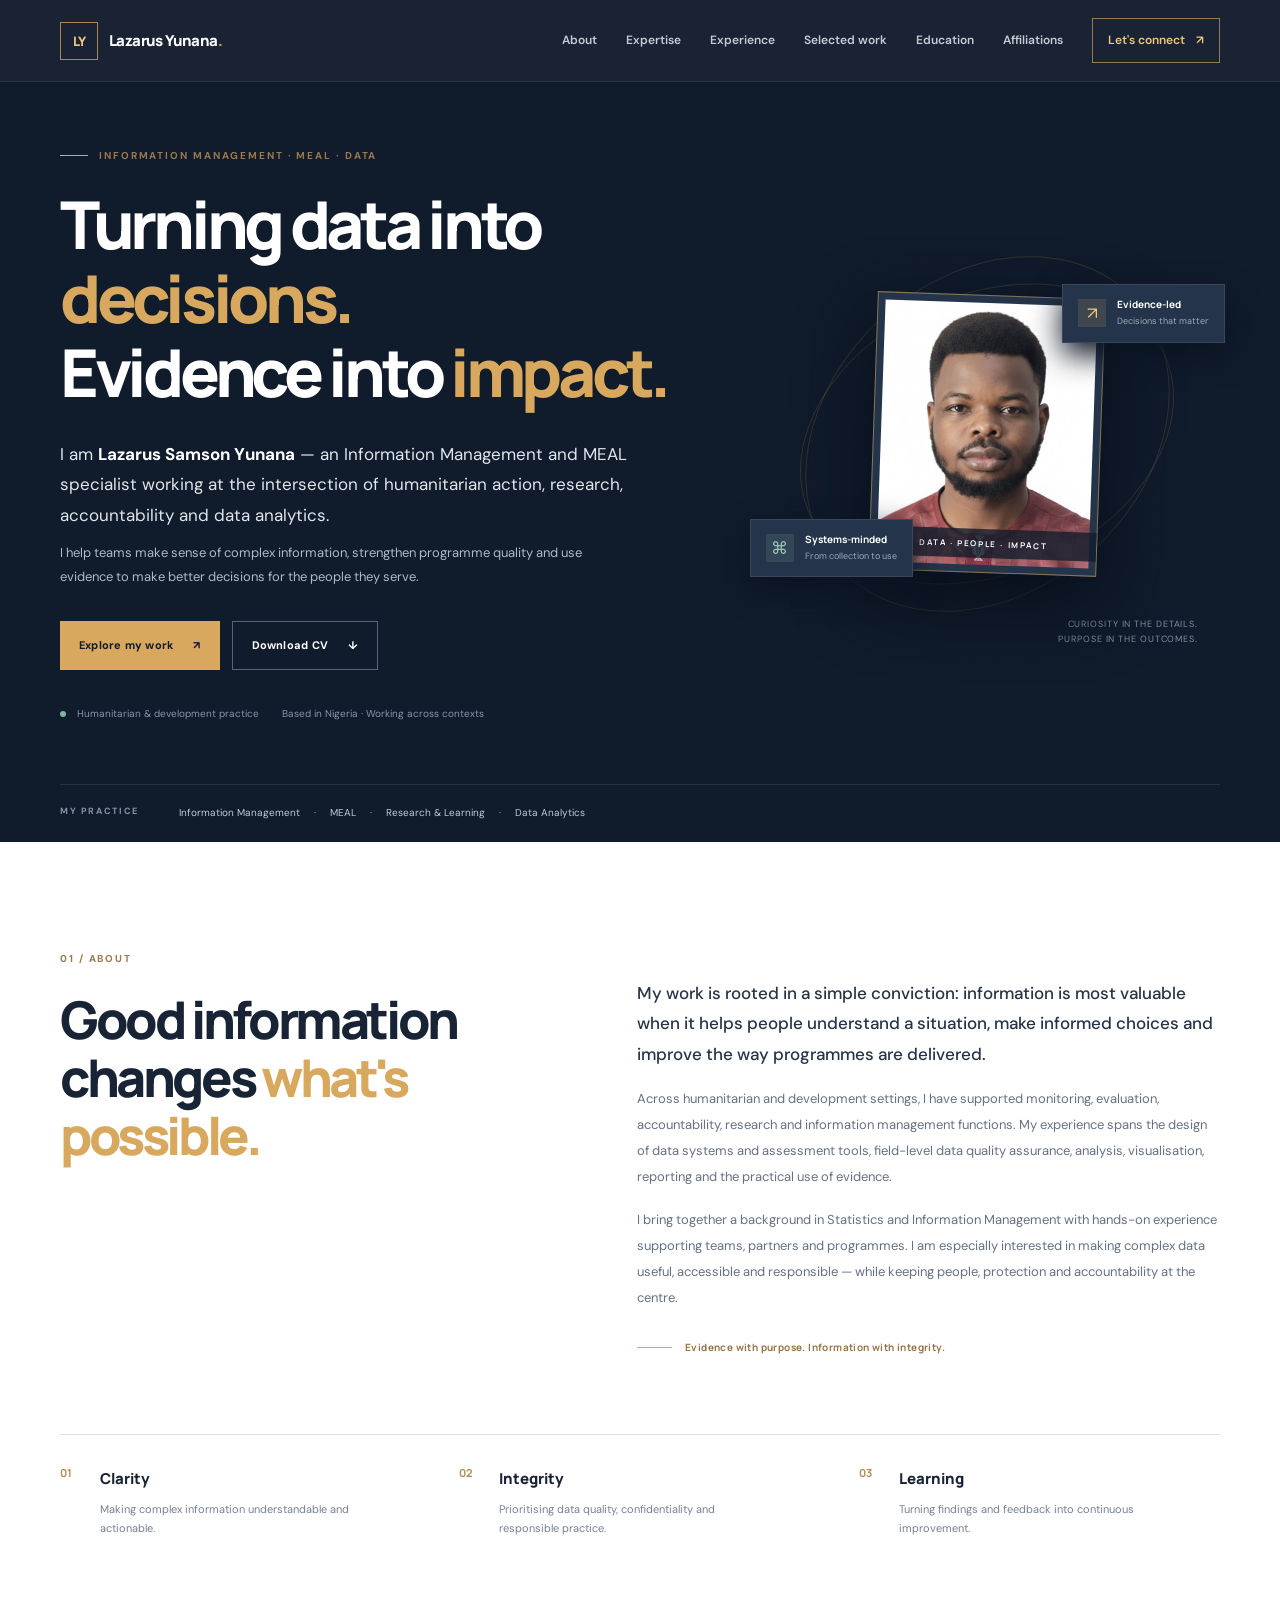
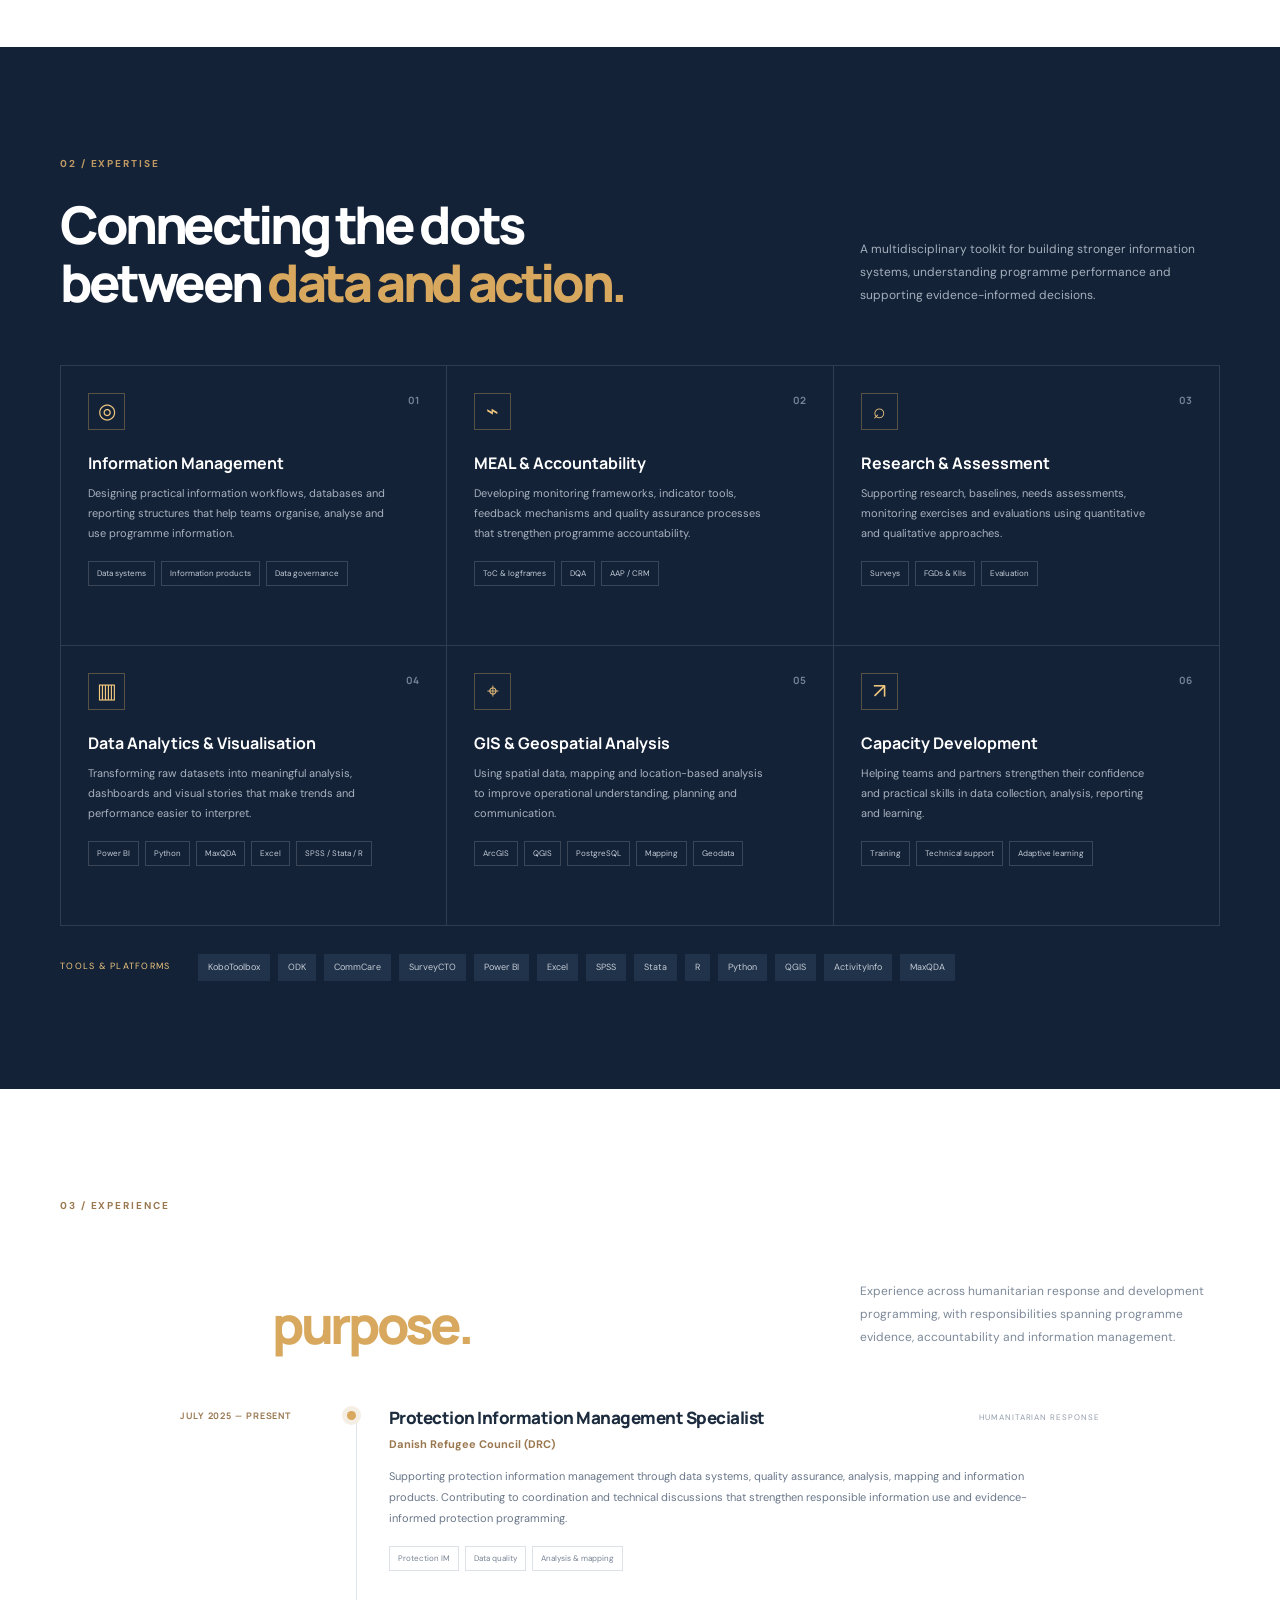
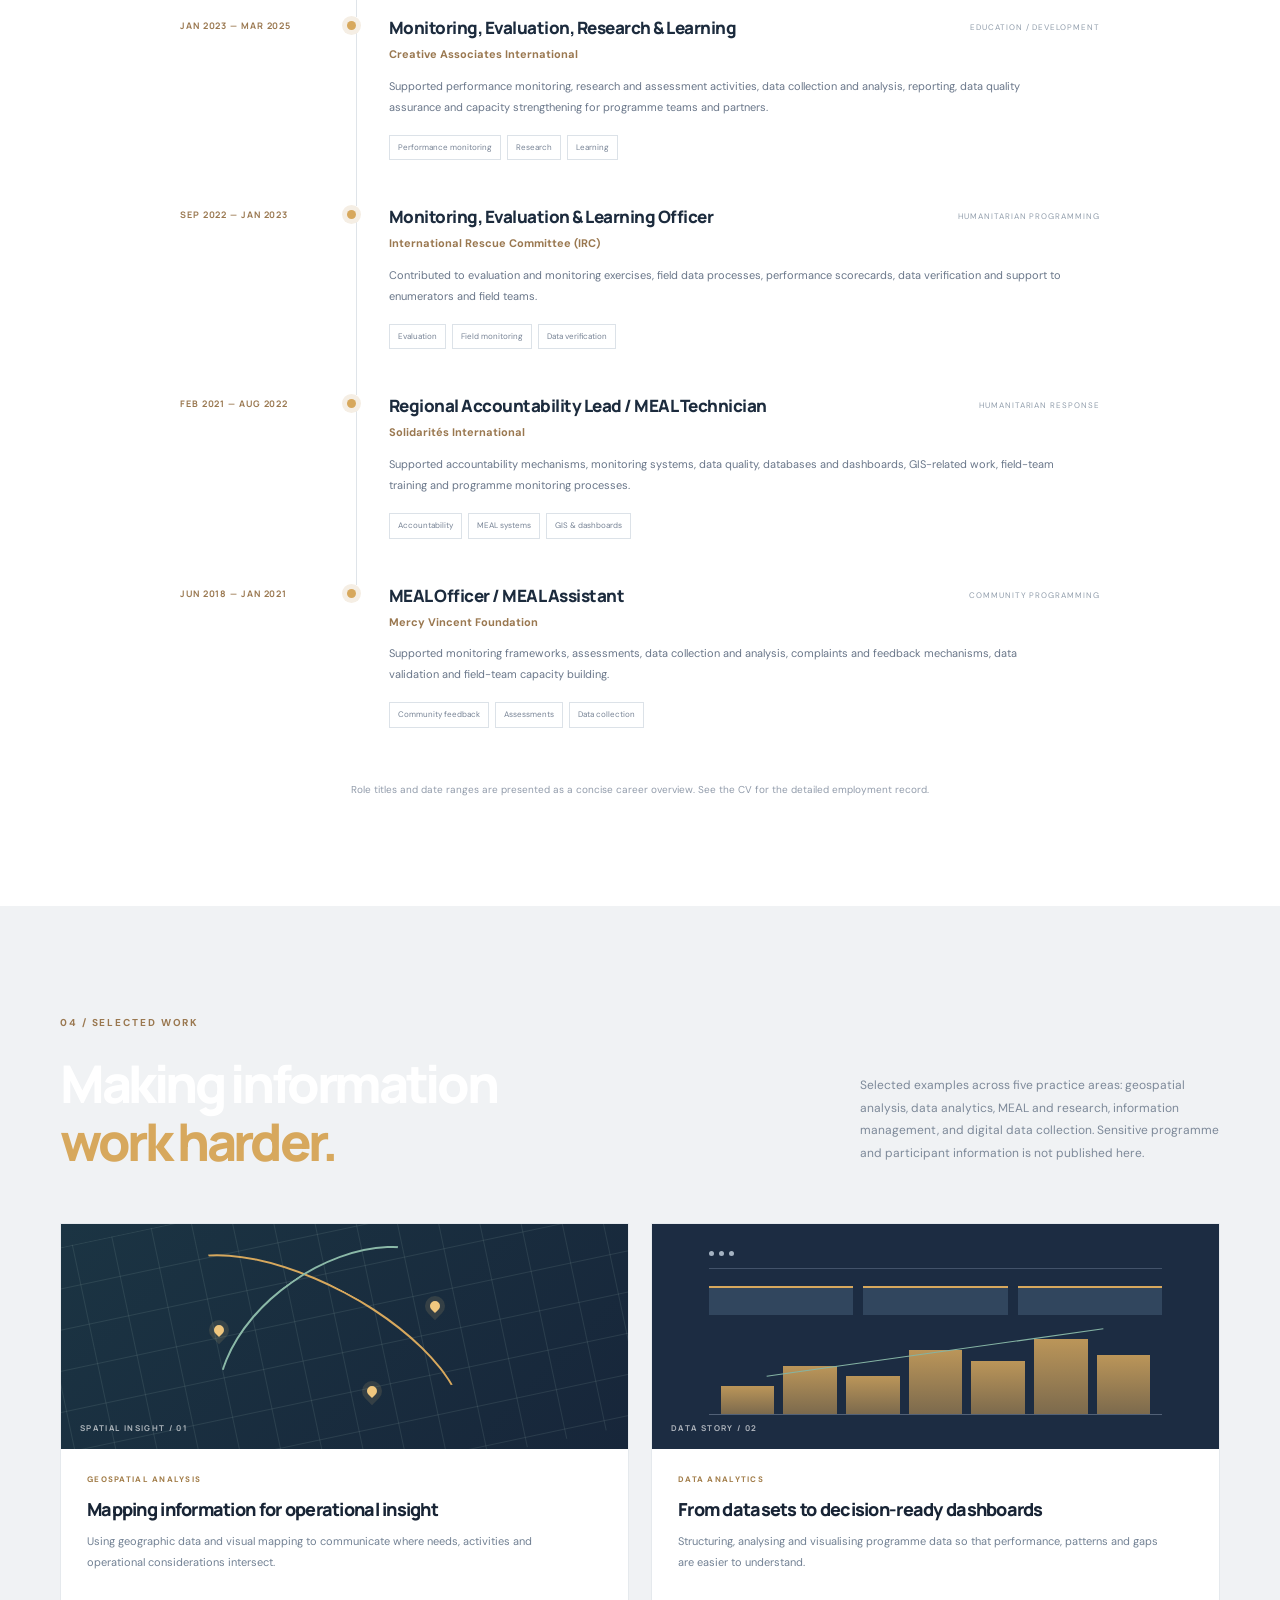
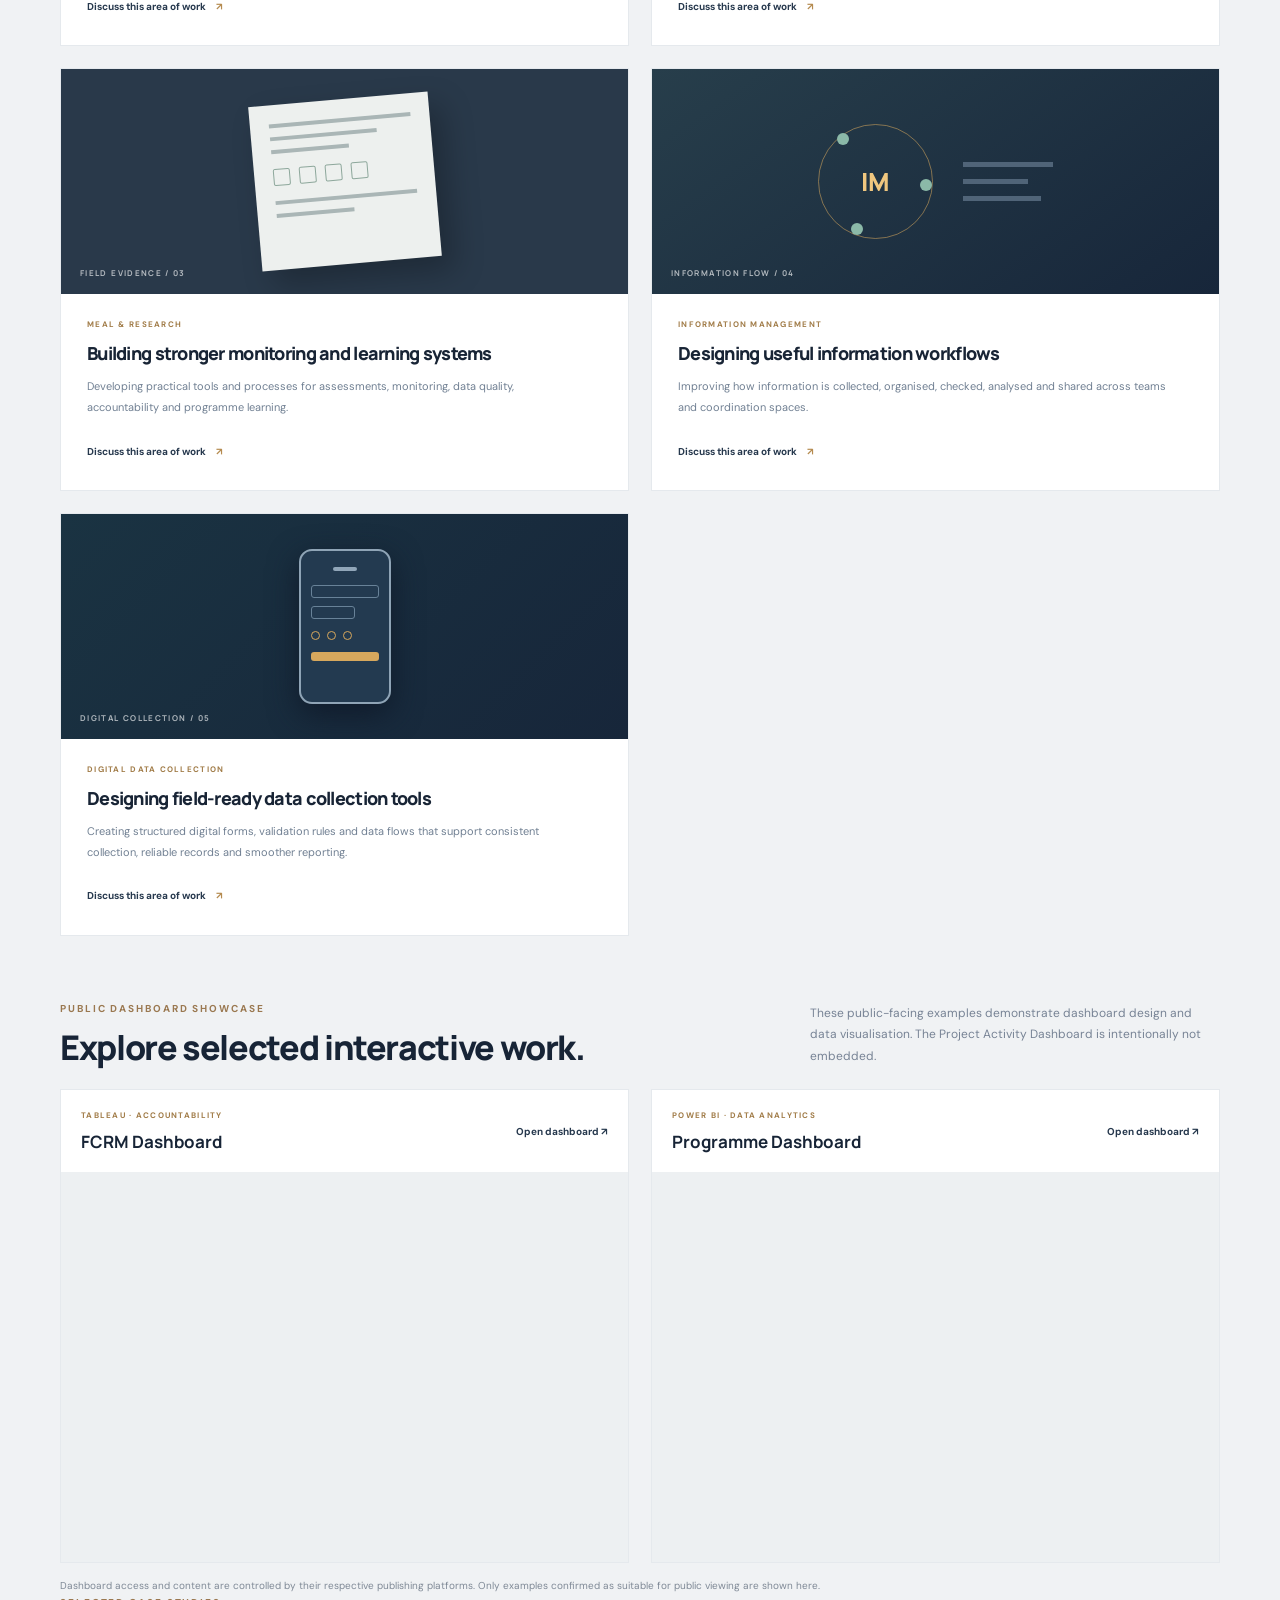
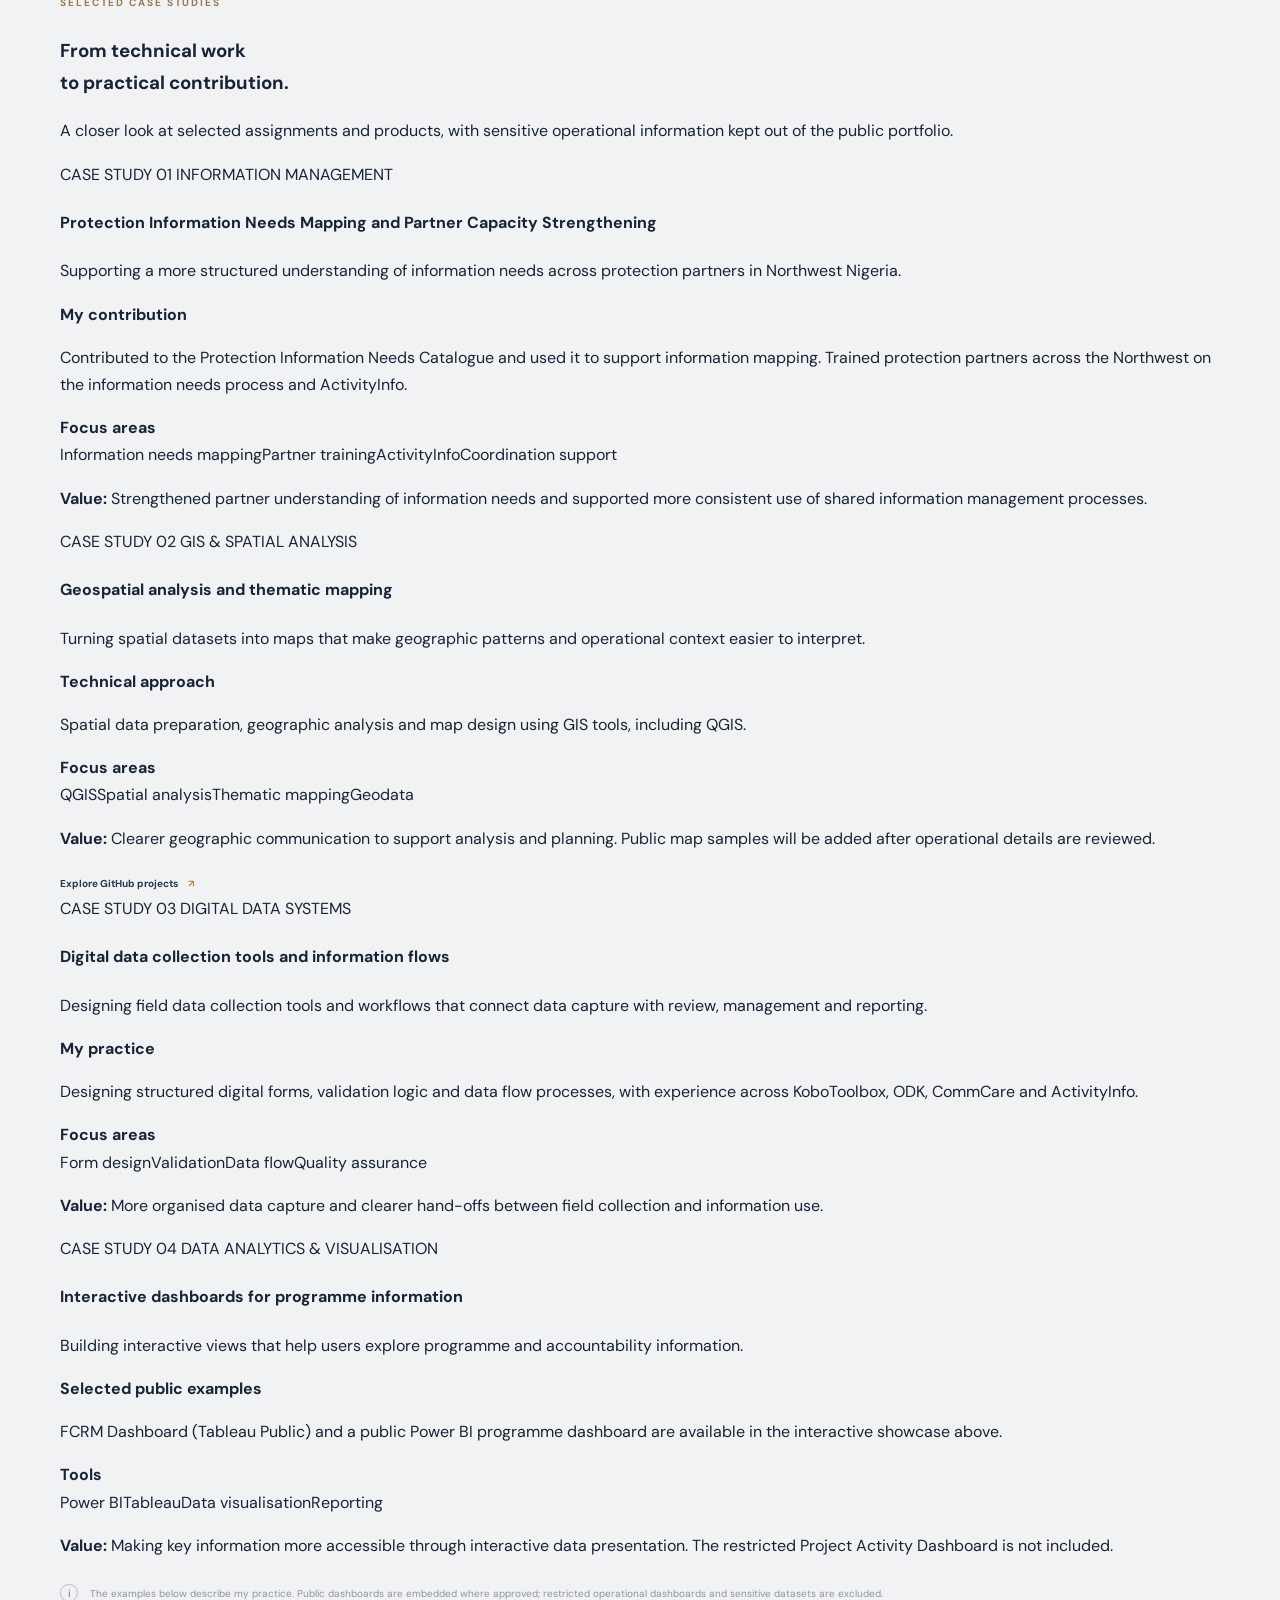
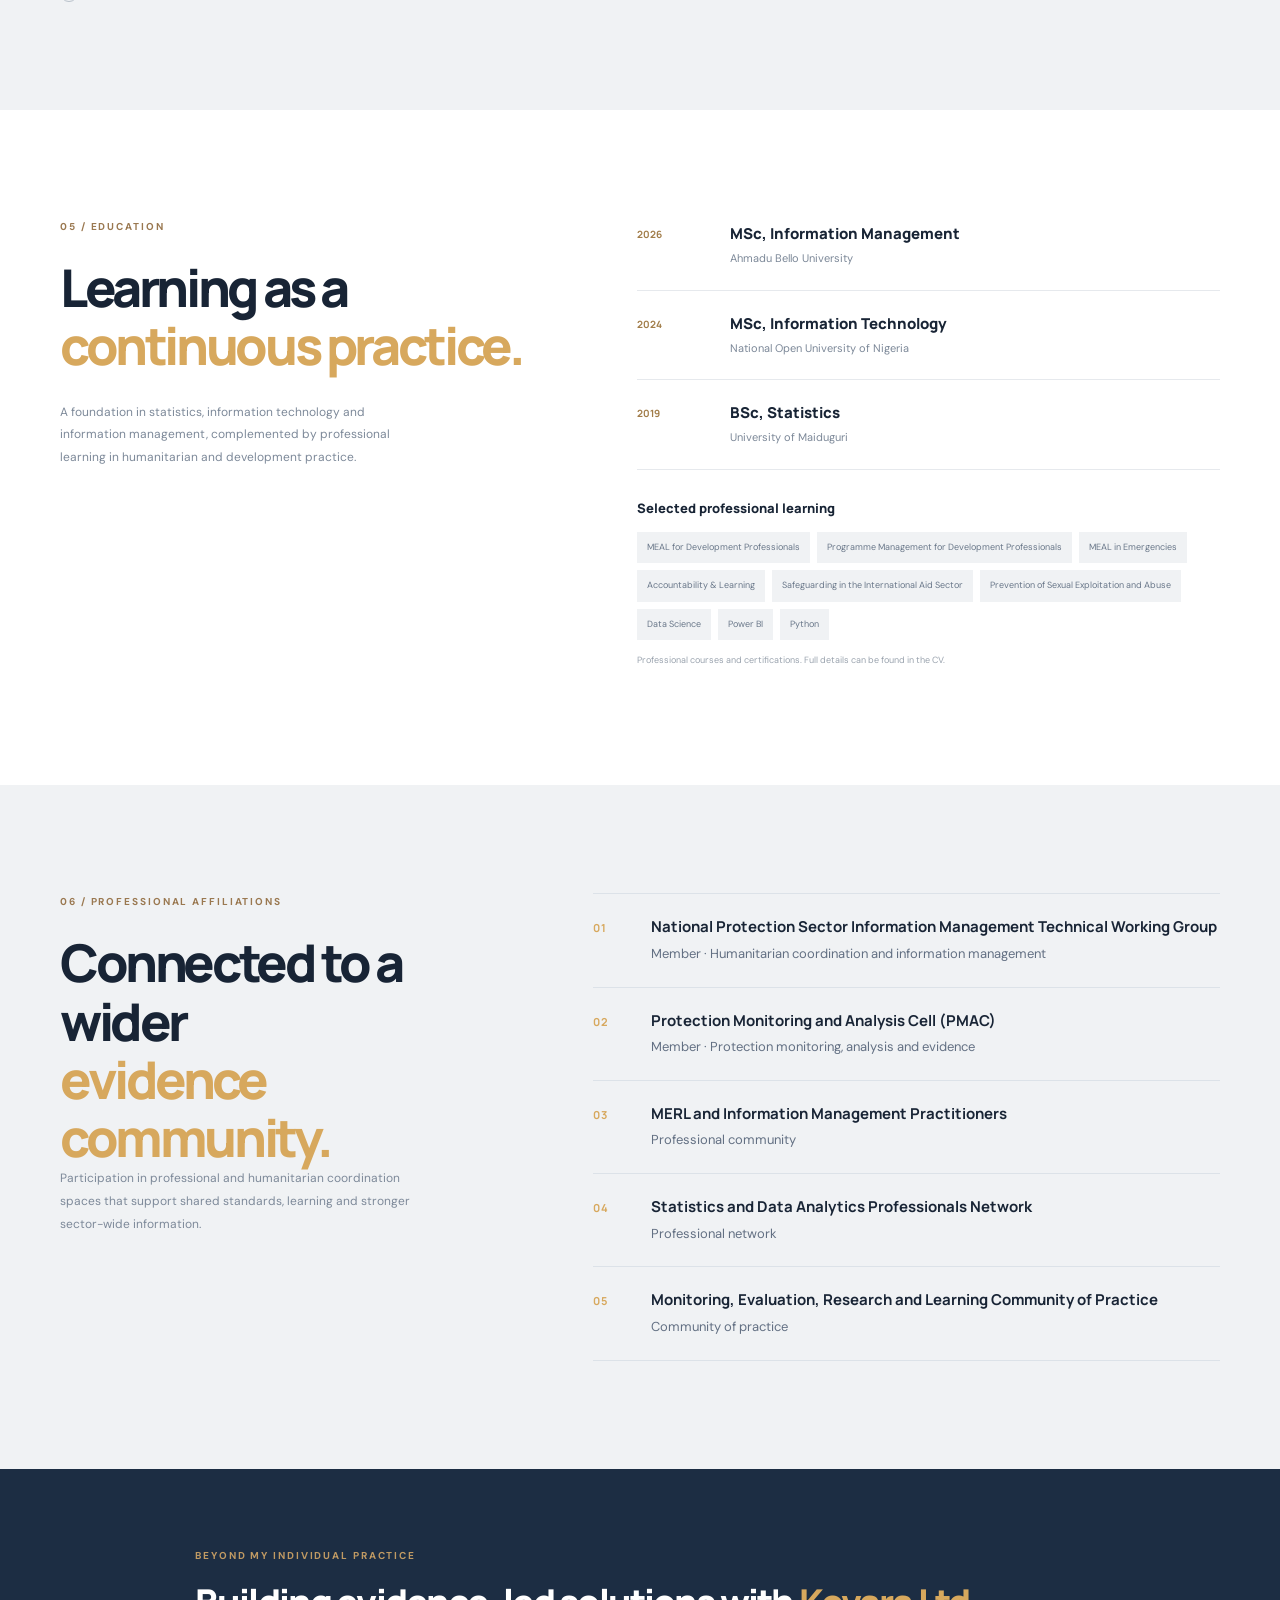
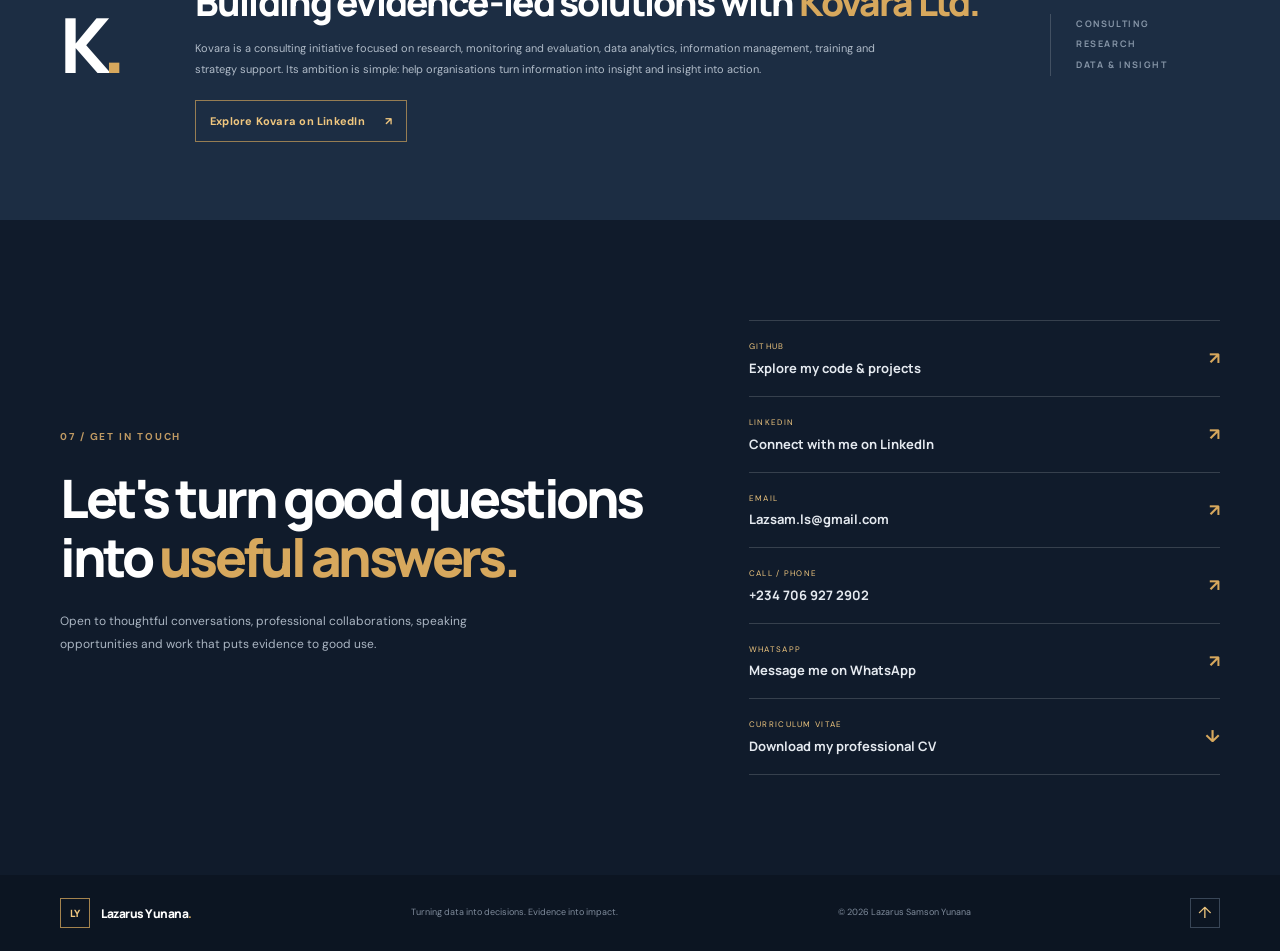
==== commit 1d8ee4ab: "Add portfolio case studies for information mapping, GIS, digital systems and analytics" ====
--- a/index.html
+++ b/index.html
@@ -155,6 +155,48 @@
           </div>
           <p class="dashboard-note">Dashboard access and content are controlled by their respective publishing platforms. Only examples confirmed as suitable for public viewing are shown here.</p>
         </div>
+
+        <div class="case-study-section" id="case-studies">
+          <div class="case-study-intro">
+            <div><p class="eyebrow">SELECTED CASE STUDIES</p><h3>From technical work<br>to practical contribution.</h3></div>
+            <p>A closer look at selected assignments and products, with sensitive operational information kept out of the public portfolio.</p>
+          </div>
+          <div class="case-study-grid">
+            <article class="case-study-card case-study-feature">
+              <div class="case-study-index">CASE STUDY 01 <span>INFORMATION MANAGEMENT</span></div>
+              <h4>Protection Information Needs Mapping and Partner Capacity Strengthening</h4>
+              <p class="case-study-lead">Supporting a more structured understanding of information needs across protection partners in Northwest Nigeria.</p>
+              <div class="case-study-block"><strong>My contribution</strong><p>Contributed to the Protection Information Needs Catalogue and used it to support information mapping. Trained protection partners across the Northwest on the information needs process and ActivityInfo.</p></div>
+              <div class="case-study-block"><strong>Focus areas</strong><div class="case-tags"><span>Information needs mapping</span><span>Partner training</span><span>ActivityInfo</span><span>Coordination support</span></div></div>
+              <p class="case-study-outcome"><strong>Value:</strong> Strengthened partner understanding of information needs and supported more consistent use of shared information management processes.</p>
+            </article>
+            <article class="case-study-card">
+              <div class="case-study-index">CASE STUDY 02 <span>GIS & SPATIAL ANALYSIS</span></div>
+              <h4>Geospatial analysis and thematic mapping</h4>
+              <p class="case-study-lead">Turning spatial datasets into maps that make geographic patterns and operational context easier to interpret.</p>
+              <div class="case-study-block"><strong>Technical approach</strong><p>Spatial data preparation, geographic analysis and map design using GIS tools, including QGIS.</p></div>
+              <div class="case-study-block"><strong>Focus areas</strong><div class="case-tags"><span>QGIS</span><span>Spatial analysis</span><span>Thematic mapping</span><span>Geodata</span></div></div>
+              <p class="case-study-outcome"><strong>Value:</strong> Clearer geographic communication to support analysis and planning. Public map samples will be added after operational details are reviewed.</p>
+              <a class="text-link" href="https://github.com/Lazarusyunana?tab=repositories" target="_blank" rel="noopener">Explore GitHub projects <span>↗</span></a>
+            </article>
+            <article class="case-study-card">
+              <div class="case-study-index">CASE STUDY 03 <span>DIGITAL DATA SYSTEMS</span></div>
+              <h4>Digital data collection tools and information flows</h4>
+              <p class="case-study-lead">Designing field data collection tools and workflows that connect data capture with review, management and reporting.</p>
+              <div class="case-study-block"><strong>My practice</strong><p>Designing structured digital forms, validation logic and data flow processes, with experience across KoboToolbox, ODK, CommCare and ActivityInfo.</p></div>
+              <div class="case-study-block"><strong>Focus areas</strong><div class="case-tags"><span>Form design</span><span>Validation</span><span>Data flow</span><span>Quality assurance</span></div></div>
+              <p class="case-study-outcome"><strong>Value:</strong> More organised data capture and clearer hand-offs between field collection and information use.</p>
+            </article>
+            <article class="case-study-card">
+              <div class="case-study-index">CASE STUDY 04 <span>DATA ANALYTICS & VISUALISATION</span></div>
+              <h4>Interactive dashboards for programme information</h4>
+              <p class="case-study-lead">Building interactive views that help users explore programme and accountability information.</p>
+              <div class="case-study-block"><strong>Selected public examples</strong><p>FCRM Dashboard (Tableau Public) and a public Power BI programme dashboard are available in the interactive showcase above.</p></div>
+              <div class="case-study-block"><strong>Tools</strong><div class="case-tags"><span>Power BI</span><span>Tableau</span><span>Data visualisation</span><span>Reporting</span></div></div>
+              <p class="case-study-outcome"><strong>Value:</strong> Making key information more accessible through interactive data presentation. The restricted Project Activity Dashboard is not included.</p>
+            </article>
+          </div>
+        </div>
         <div class="work-footnote"><span class="footnote-mark">i</span><p>The examples below describe my practice. Public dashboards are embedded where approved; restricted operational dashboards and sensitive datasets are excluded.</p></div>
       </div>
     </section>
--- a/style.css
+++ b/style.css
@@ -30,3 +30,33 @@
 .affiliation-item h3{font:700 15px var(--font-display);line-height:1.5;margin:0 0 5px;color:var(--ink,#172436)}
 .affiliation-item p{font-size:13px;line-height:1.6;margin:0;color:var(--muted,#6f7780)}
 @media(max-width:760px){.affiliations-wrap{grid-template-columns:1fr;gap:30px}}
+
+/* Five work areas and approved public dashboard examples */
+.visual-collection{background:linear-gradient(135deg,#1a3342,#17263a);display:grid;place-items:center}
+.collection-phone{width:92px;height:155px;border:2px solid #8fa4b6;border-radius:13px;padding:16px 10px;background:#233a50;box-shadow:0 10px 30px #101b2b}
+.phone-top{height:4px;width:24px;background:#91a6b9;border-radius:5px;margin:0 auto 14px}
+.phone-field{height:13px;border:1px solid #688298;border-radius:3px;margin:8px 0}
+.phone-field.short{width:65%}
+.phone-choice{display:flex;gap:7px;margin:12px 0}
+.phone-choice i{width:9px;height:9px;border:1px solid #d7a85d;border-radius:50%}
+.phone-submit{height:9px;background:#d7a85d;border-radius:3px;margin-top:12px}
+.dashboard-showcase{margin-top:64px}
+.dashboard-heading{display:flex;justify-content:space-between;align-items:end;gap:30px;margin-bottom:22px}
+.dashboard-heading .eyebrow{margin-bottom:10px}
+.dashboard-heading h3{font:800 clamp(24px,3vw,34px)/1.2 var(--font-display);letter-spacing:-.04em;margin:0;color:#172436}
+.dashboard-heading>p{max-width:410px;color:#778395;font-size:12px;line-height:1.8;margin:0}
+.dashboard-grid{display:grid;grid-template-columns:repeat(2,minmax(0,1fr));gap:22px}
+.dashboard-card{background:#fff;border:1px solid #e5e9ed;min-width:0}
+.dashboard-card-heading{padding:19px 20px;display:flex;justify-content:space-between;align-items:center;gap:12px}
+.dashboard-card-heading .work-category{display:block}
+.dashboard-card-heading h4{font:700 17px var(--font-display);margin:7px 0 0;color:#172436}
+.dashboard-card-heading .text-link{white-space:nowrap;font-size:10px}
+.dashboard-frame{height:390px;background:#edf0f2;overflow:hidden}
+.dashboard-frame iframe{width:100%;height:100%;border:0}
+.dashboard-note{font-size:10px;color:#7f8996;line-height:1.7;margin:14px 0 0}
+@media(max-width:700px){.dashboard-heading{display:block}.dashboard-heading>p{margin-top:12px}.dashboard-grid{grid-template-columns:1fr}.dashboard-frame{height:330px}.dashboard-card-heading{align-items:flex-start;flex-direction:column}}
+/* Keep mobile navigation icon visible and unambiguous */
+.menu-toggle{width:42px;height:42px;align-items:center;justify-content:center;border-radius:4px}
+.menu-toggle span{display:block;flex:none}
+.contact-links{display:flex;flex-direction:column}
+.contact-link{width:100%;min-height:68px}
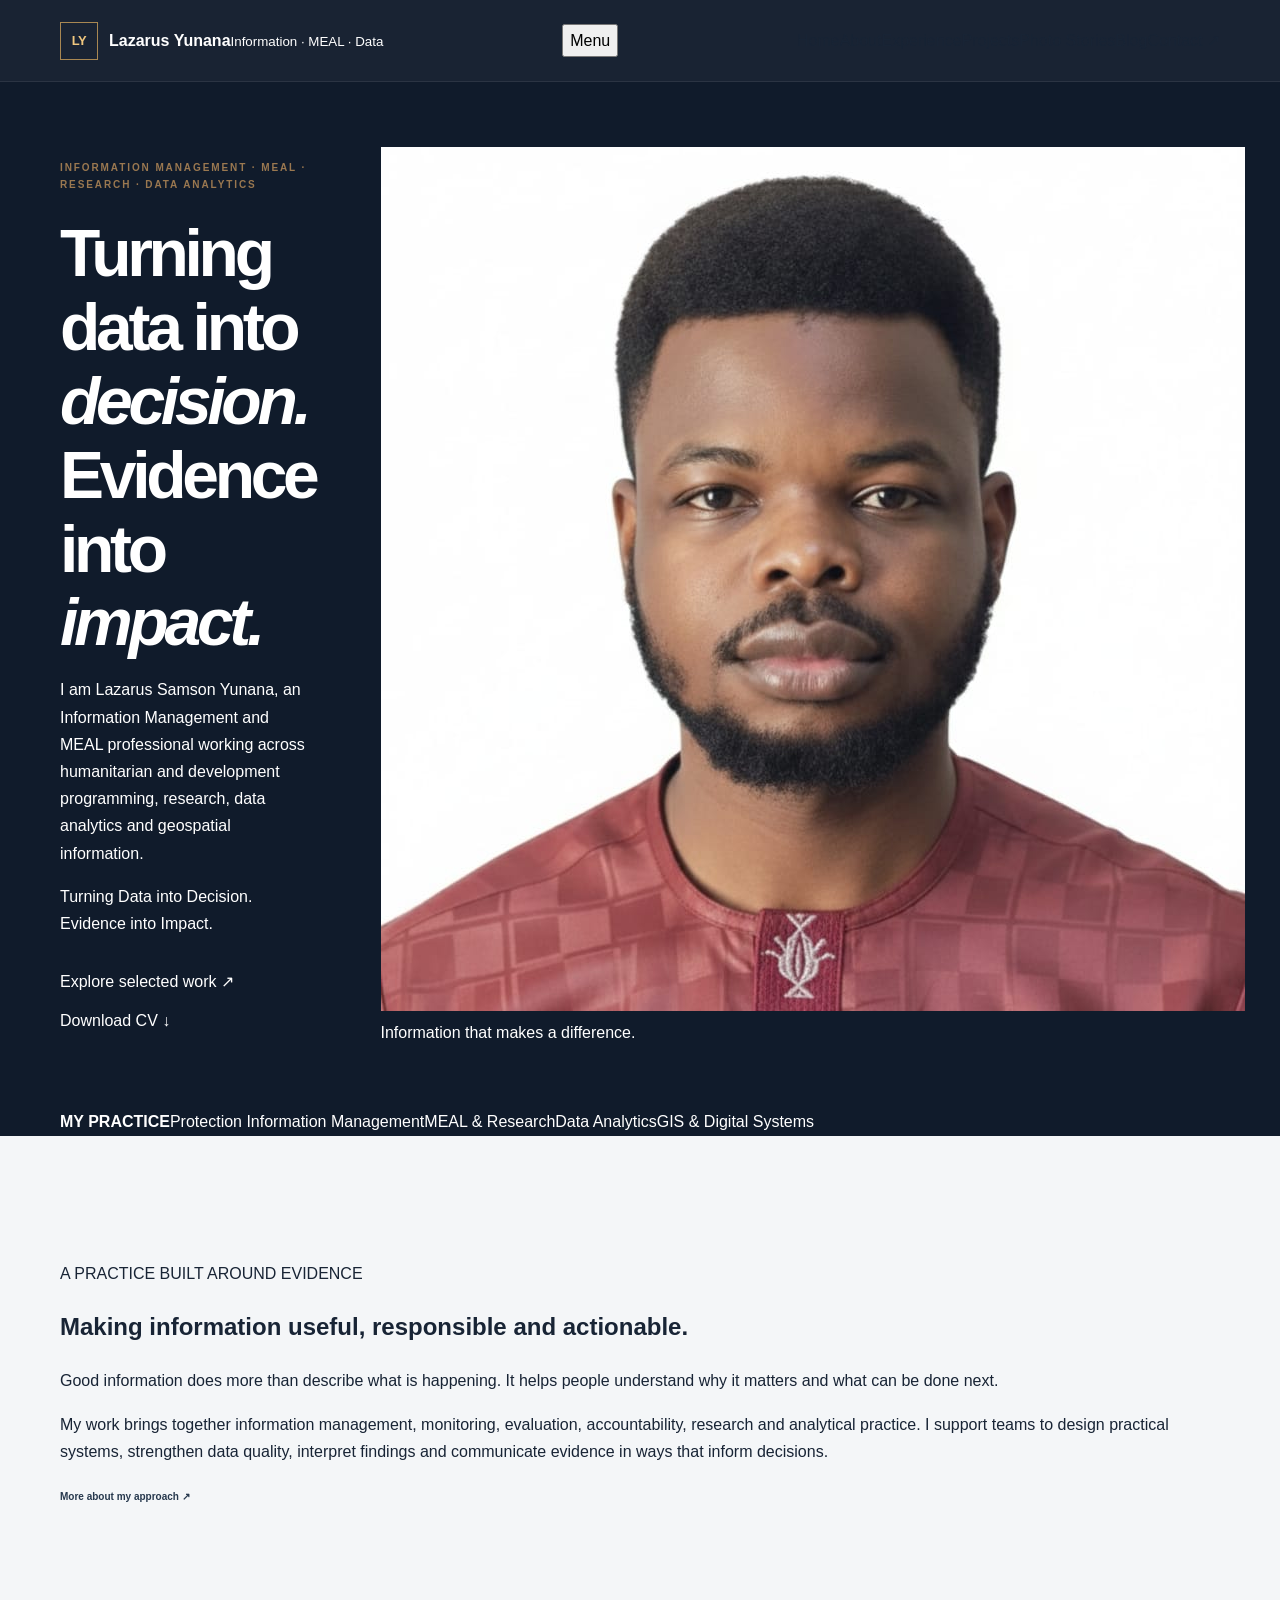
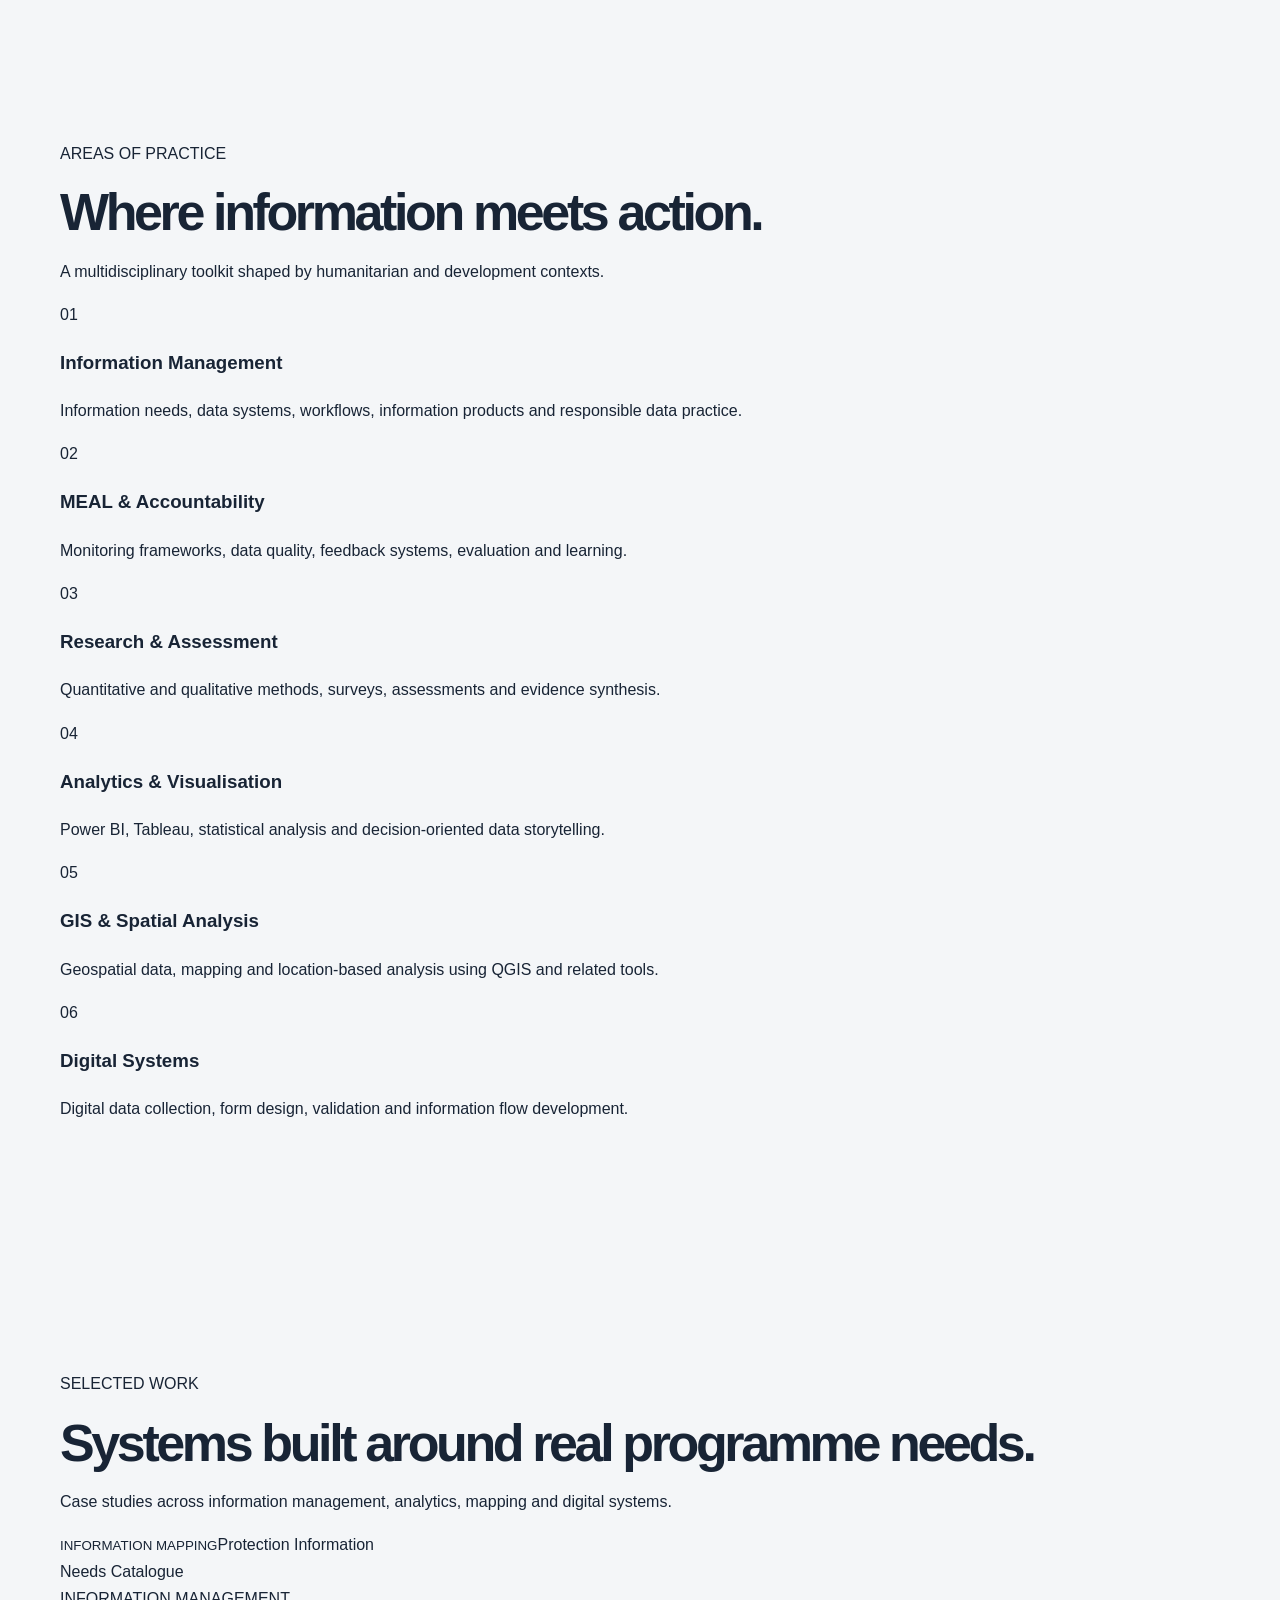
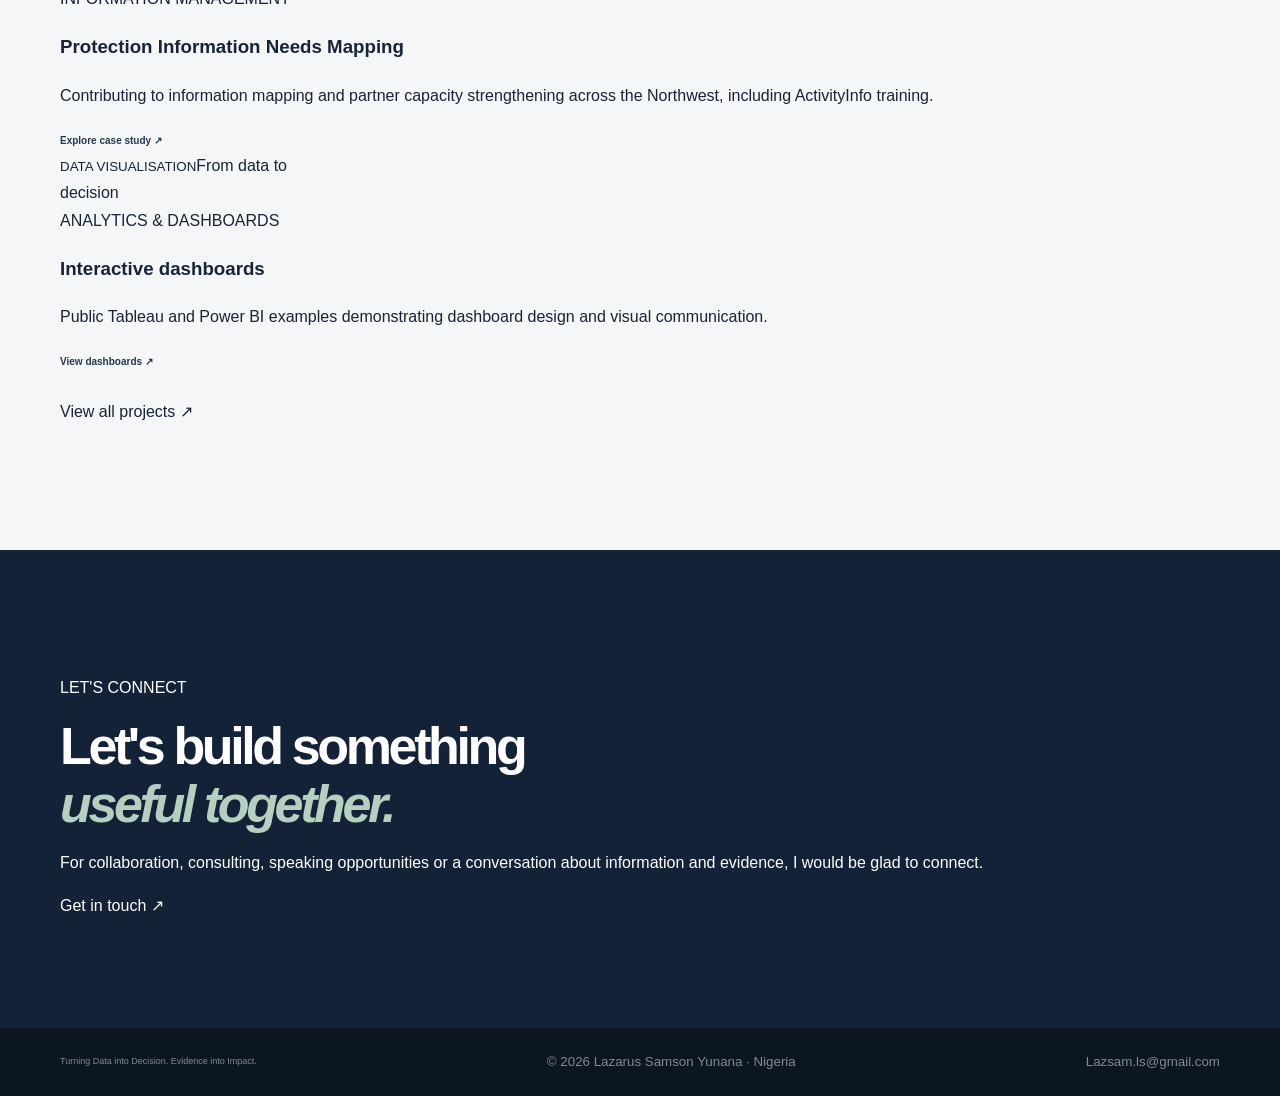
==== commit 9b683a52: "Redesign homepage as editorial multi-page portfolio" ====
--- a/index.html
+++ b/index.html
@@ -1,257 +1,6 @@
-<!doctype html>
-<html lang="en">
-<head>
-  <meta charset="utf-8">
-  <meta name="viewport" content="width=device-width, initial-scale=1">
-  <meta name="theme-color" content="#101b2b">
-  <meta name="description" content="Lazarus Samson Yunana — Information Management, MEAL, research and data analytics specialist turning data into decisions and evidence into impact.">
-  <meta property="og:title" content="Lazarus Samson Yunana | Information Management & MEAL">
-  <meta property="og:description" content="A portfolio of humanitarian information management, MEAL, research and data analytics work.">
-  <meta property="og:type" content="website">
-  <meta property="og:url" content="https://lazarusyunana.github.io/">
-  <title>Lazarus Samson Yunana | Information Management & MEAL</title>
-  <link rel="preconnect" href="https://fonts.googleapis.com">
-  <link rel="preconnect" href="https://fonts.gstatic.com" crossorigin>
-  <link href="https://fonts.googleapis.com/css2?family=DM+Sans:wght@400;500;600;700&family=Manrope:wght@400;500;600;700;800&display=swap" rel="stylesheet">
-  <link rel="stylesheet" href="style.css">
-  <script defer src="script.js"></script>
-</head>
-<body>
-  <a class="skip-link" href="#main">Skip to content</a>
-  <div class="reading-progress" aria-hidden="true"><span id="reading-progress-bar"></span></div>
-
-  <header class="site-header" id="top">
-    <div class="container nav-wrap">
-      <a class="brand" href="#top" aria-label="Lazarus Yunana home">
-        <span class="brand-mark">LY</span>
-        <span class="brand-name">Lazarus Yunana<span class="brand-dot">.</span></span>
-      </a>
-      <button class="menu-toggle" type="button" aria-label="Open navigation" aria-expanded="false" aria-controls="primary-nav">
-        <span></span><span></span>
-      </button>
-      <nav class="primary-nav" id="primary-nav" aria-label="Main navigation">
-        <a href="#about">About</a>
-        <a href="#expertise">Expertise</a>
-        <a href="#experience">Experience</a>
-        <a href="#work">Selected work</a>
-        <a href="#education">Education</a>        
-        <a href="#affiliations">Affiliations</a>
-        <a class="nav-contact" href="mailto:Lazsam.ls@gmail.com">Let's connect <span aria-hidden="true">↗</span></a>
-      </nav>
-    </div>
-  </header>
-
-  <main id="main">
-    <section class="hero section-shell">
-      <div class="hero-grid container">
-        <div class="hero-copy">
-          <p class="eyebrow"><span class="eyebrow-line"></span> INFORMATION MANAGEMENT · MEAL · DATA</p>
-          <h1>Turning data into <span class="text-accent">decisions.</span><br>Evidence into <span class="text-accent">impact.</span></h1>
-          <p class="hero-intro">I am <strong>Lazarus Samson Yunana</strong> — an Information Management and MEAL specialist working at the intersection of humanitarian action, research, accountability and data analytics.</p>
-          <p class="hero-support">I help teams make sense of complex information, strengthen programme quality and use evidence to make better decisions for the people they serve.</p>
-          <div class="hero-actions">
-            <a class="button button-primary" href="#work">Explore my work <span aria-hidden="true">↗</span></a>
-            <a class="button button-secondary" href="documents/Lazarus-Samson-Yunana-CV.pdf" download>Download CV <span aria-hidden="true">↓</span></a>
-          </div>
-          <div class="hero-meta">
-            <span><i class="status-dot"></i> Humanitarian & development practice</span>
-            <span>Based in Nigeria · Working across contexts</span>
-          </div>
-        </div>
-        <aside class="hero-aside" aria-label="Professional focus">
-          <div class="orbit orbit-one"></div><div class="orbit orbit-two"></div>
-          <div class="profile-photo-frame"><img class="profile-photo" src="images/profile-photo.jpeg" alt="Professional portrait of Lazarus Samson Yunana"><span class="photo-caption">DATA · PEOPLE · IMPACT</span></div>
-          <div class="floating-note note-top"><span class="note-icon">↗</span><span><strong>Evidence-led</strong><small>Decisions that matter</small></span></div>
-          <div class="floating-note note-bottom"><span class="note-icon note-icon-light">⌘</span><span><strong>Systems-minded</strong><small>From collection to use</small></span></div>
-          <div class="aside-caption">Curiosity in the details.<br>Purpose in the outcomes.</div>
-        </aside>
-      </div>
-      <div class="hero-bottom container">
-        <span>MY PRACTICE</span>
-        <div class="practice-list"><span>Information Management</span><b>·</b><span>MEAL</span><b>·</b><span>Research & Learning</span><b>·</b><span>Data Analytics</span></div>
-      </div>
-    </section>
-
-    <section class="section section-light" id="about">
-      <div class="container two-column">
-        <div class="section-heading reveal">
-          <p class="eyebrow">01 / ABOUT</p>
-          <h2>Good information<br>changes <span class="text-accent">what's possible.</span></h2>
-        </div>
-        <div class="about-copy reveal">
-          <p class="lead">My work is rooted in a simple conviction: information is most valuable when it helps people understand a situation, make informed choices and improve the way programmes are delivered.</p>
-          <p>Across humanitarian and development settings, I have supported monitoring, evaluation, accountability, research and information management functions. My experience spans the design of data systems and assessment tools, field-level data quality assurance, analysis, visualisation, reporting and the practical use of evidence.</p>
-          <p>I bring together a background in Statistics and Information Management with hands-on experience supporting teams, partners and programmes. I am especially interested in making complex data useful, accessible and responsible — while keeping people, protection and accountability at the centre.</p>
-          <div class="about-signoff"><span class="signoff-rule"></span><span>Evidence with purpose. Information with integrity.</span></div>
-        </div>
-      </div>
-      <div class="container value-strip reveal">
-        <div><span class="value-number">01</span><strong>Clarity</strong><p>Making complex information understandable and actionable.</p></div>
-        <div><span class="value-number">02</span><strong>Integrity</strong><p>Prioritising data quality, confidentiality and responsible practice.</p></div>
-        <div><span class="value-number">03</span><strong>Learning</strong><p>Turning findings and feedback into continuous improvement.</p></div>
-      </div>
-    </section>
-
-    <section class="section section-dark" id="expertise">
-      <div class="container">
-        <div class="section-heading section-heading-wide reveal">
-          <div><p class="eyebrow eyebrow-light">02 / EXPERTISE</p><h2>Connecting the dots<br>between <span class="text-accent">data and action.</span></h2></div>
-          <p class="section-intro">A multidisciplinary toolkit for building stronger information systems, understanding programme performance and supporting evidence-informed decisions.</p>
-        </div>
-        <div class="expertise-grid">
-          <article class="expertise-card reveal"><span class="card-index">01</span><div class="expertise-icon">◎</div><h3>Information Management</h3><p>Designing practical information workflows, databases and reporting structures that help teams organise, analyse and use programme information.</p><div class="tag-list"><span>Data systems</span><span>Information products</span><span>Data governance</span></div></article>
-          <article class="expertise-card reveal"><span class="card-index">02</span><div class="expertise-icon">⌁</div><h3>MEAL & Accountability</h3><p>Developing monitoring frameworks, indicator tools, feedback mechanisms and quality assurance processes that strengthen programme accountability.</p><div class="tag-list"><span>ToC & logframes</span><span>DQA</span><span>AAP / CRM</span></div></article>
-          <article class="expertise-card reveal"><span class="card-index">03</span><div class="expertise-icon">⌕</div><h3>Research & Assessment</h3><p>Supporting research, baselines, needs assessments, monitoring exercises and evaluations using quantitative and qualitative approaches.</p><div class="tag-list"><span>Surveys</span><span>FGDs & KIIs</span><span>Evaluation</span></div></article>
-          <article class="expertise-card reveal"><span class="card-index">04</span><div class="expertise-icon">▥</div><h3>Data Analytics & Visualisation</h3><p>Transforming raw datasets into meaningful analysis, dashboards and visual stories that make trends and performance easier to interpret.</p><div class="tag-list"><span>Power BI</span><span>Python</span><span>MaxQDA</span><span>Excel</span><span>SPSS / Stata / R</span></div></article>
-          <article class="expertise-card reveal"><span class="card-index">05</span><div class="expertise-icon">⌖</div><h3>GIS & Geospatial Analysis</h3><p>Using spatial data, mapping and location-based analysis to improve operational understanding, planning and communication.</p><div class="tag-list"><span>ArcGIS</span><span>QGIS</span><span>PostgreSQL</span><span>Mapping</span><span>Geodata</span></div></article>
-          <article class="expertise-card reveal"><span class="card-index">06</span><div class="expertise-icon">↗</div><h3>Capacity Development</h3><p>Helping teams and partners strengthen their confidence and practical skills in data collection, analysis, reporting and learning.</p><div class="tag-list"><span>Training</span><span>Technical support</span><span>Adaptive learning</span></div></article>
-        </div>
-        <div class="tools-band reveal"><span class="tools-label">TOOLS & PLATFORMS</span><div class="tools-list"><span>KoboToolbox</span><span>ODK</span><span>CommCare</span><span>SurveyCTO</span><span>Power BI</span><span>Excel</span><span>SPSS</span><span>Stata</span><span>R</span><span>Python</span><span>QGIS</span><span>ActivityInfo</span><span>MaxQDA</span></div></div>
-      </div>
-    </section>
-
-    <section class="section section-light" id="experience">
-      <div class="container">
-        <div class="section-heading section-heading-wide reveal">
-          <div><p class="eyebrow">03 / EXPERIENCE</p><h2>Grounded in practice.<br>Driven by <span class="text-accent">purpose.</span></h2></div>
-          <p class="section-intro">Experience across humanitarian response and development programming, with responsibilities spanning programme evidence, accountability and information management.</p>
-        </div>
-        <div class="timeline">
-          <article class="timeline-item reveal"><div class="timeline-date">JULY 2025 — PRESENT</div><div class="timeline-marker"></div><div class="timeline-content"><div class="timeline-topline"><h3>Protection Information Management Specialist</h3><span class="work-type">HUMANITARIAN RESPONSE</span></div><h4>Danish Refugee Council (DRC)</h4><p>Supporting protection information management through data systems, quality assurance, analysis, mapping and information products. Contributing to coordination and technical discussions that strengthen responsible information use and evidence-informed protection programming.</p><div class="timeline-tags"><span>Protection IM</span><span>Data quality</span><span>Analysis & mapping</span></div></div></article>
-          <article class="timeline-item reveal"><div class="timeline-date">JAN 2023 — MAR 2025</div><div class="timeline-marker"></div><div class="timeline-content"><div class="timeline-topline"><h3>Monitoring, Evaluation, Research & Learning</h3><span class="work-type">EDUCATION / DEVELOPMENT</span></div><h4>Creative Associates International</h4><p>Supported performance monitoring, research and assessment activities, data collection and analysis, reporting, data quality assurance and capacity strengthening for programme teams and partners.</p><div class="timeline-tags"><span>Performance monitoring</span><span>Research</span><span>Learning</span></div></div></article>
-          <article class="timeline-item reveal"><div class="timeline-date">SEP 2022 — JAN 2023</div><div class="timeline-marker"></div><div class="timeline-content"><div class="timeline-topline"><h3>Monitoring, Evaluation & Learning Officer</h3><span class="work-type">HUMANITARIAN PROGRAMMING</span></div><h4>International Rescue Committee (IRC)</h4><p>Contributed to evaluation and monitoring exercises, field data processes, performance scorecards, data verification and support to enumerators and field teams.</p><div class="timeline-tags"><span>Evaluation</span><span>Field monitoring</span><span>Data verification</span></div></div></article>
-          <article class="timeline-item reveal"><div class="timeline-date">FEB 2021 — AUG 2022</div><div class="timeline-marker"></div><div class="timeline-content"><div class="timeline-topline"><h3>Regional Accountability Lead / MEAL Technician</h3><span class="work-type">HUMANITARIAN RESPONSE</span></div><h4>Solidarités International</h4><p>Supported accountability mechanisms, monitoring systems, data quality, databases and dashboards, GIS-related work, field-team training and programme monitoring processes.</p><div class="timeline-tags"><span>Accountability</span><span>MEAL systems</span><span>GIS & dashboards</span></div></div></article>
-          <article class="timeline-item reveal"><div class="timeline-date">JUN 2018 — JAN 2021</div><div class="timeline-marker"></div><div class="timeline-content"><div class="timeline-topline"><h3>MEAL Officer / MEAL Assistant</h3><span class="work-type">COMMUNITY PROGRAMMING</span></div><h4>Mercy Vincent Foundation</h4><p>Supported monitoring frameworks, assessments, data collection and analysis, complaints and feedback mechanisms, data validation and field-team capacity building.</p><div class="timeline-tags"><span>Community feedback</span><span>Assessments</span><span>Data collection</span></div></div></article>
-        </div>
-        <p class="timeline-note">Role titles and date ranges are presented as a concise career overview. See the CV for the detailed employment record.</p>
-      </div>
-    </section>
-
-    <section class="section section-paper" id="work">
-      <div class="container">
-        <div class="section-heading section-heading-wide reveal">
-          <div><p class="eyebrow">04 / SELECTED WORK</p><h2>Making information<br><span class="text-accent">work harder.</span></h2></div>
-          <p class="section-intro">Selected examples across five practice areas: geospatial analysis, data analytics, MEAL and research, information management, and digital data collection. Sensitive programme and participant information is not published here.</p>
-        </div>
-        <div class="work-grid">
-          <article class="work-card work-feature reveal"><div class="work-visual visual-map"><div class="map-grid"></div><div class="map-route route-one"></div><div class="map-route route-two"></div><span class="map-pin pin-a"></span><span class="map-pin pin-b"></span><span class="map-pin pin-c"></span><span class="visual-label">SPATIAL INSIGHT / 01</span></div><div class="work-card-body"><div class="work-category">GEOSPATIAL ANALYSIS</div><h3>Mapping information for operational insight</h3><p>Using geographic data and visual mapping to communicate where needs, activities and operational considerations intersect.</p><a href="#contact" class="text-link">Discuss this area of work <span>↗</span></a></div></article>
-          <article class="work-card reveal"><div class="work-visual visual-dashboard"><div class="dash-top"><i></i><i></i><i></i></div><div class="dash-content"><div class="dash-kpi"><span></span><span></span><span></span></div><div class="dash-chart"><b style="height:34%"></b><b style="height:58%"></b><b style="height:46%"></b><b style="height:78%"></b><b style="height:65%"></b><b style="height:91%"></b><b style="height:72%"></b></div><div class="dash-line"></div></div><span class="visual-label">DATA STORY / 02</span></div><div class="work-card-body"><div class="work-category">DATA ANALYTICS</div><h3>From datasets to decision-ready dashboards</h3><p>Structuring, analysing and visualising programme data so that performance, patterns and gaps are easier to understand.</p><a href="#contact" class="text-link">Discuss this area of work <span>↗</span></a></div></article>
-          <article class="work-card reveal"><div class="work-visual visual-field"><div class="field-sheet"><span class="sheet-line long"></span><span class="sheet-line"></span><span class="sheet-line mid"></span><div class="sheet-checks"><i></i><i></i><i></i><i></i></div><span class="sheet-line long"></span><span class="sheet-line mid"></span></div><span class="visual-label">FIELD EVIDENCE / 03</span></div><div class="work-card-body"><div class="work-category">MEAL & RESEARCH</div><h3>Building stronger monitoring and learning systems</h3><p>Developing practical tools and processes for assessments, monitoring, data quality, accountability and programme learning.</p><a href="#contact" class="text-link">Discuss this area of work <span>↗</span></a></div></article>
-          <article class="work-card reveal"><div class="work-visual visual-information"><div class="info-circles"><span>IM</span><i></i><i></i><i></i></div><div class="info-lines"><b></b><b></b><b></b></div><span class="visual-label">INFORMATION FLOW / 04</span></div><div class="work-card-body"><div class="work-category">INFORMATION MANAGEMENT</div><h3>Designing useful information workflows</h3><p>Improving how information is collected, organised, checked, analysed and shared across teams and coordination spaces.</p><a href="#contact" class="text-link">Discuss this area of work <span>↗</span></a></div></article>
-          <article class="work-card reveal"><div class="work-visual visual-collection"><div class="collection-phone"><div class="phone-top"></div><div class="phone-field"></div><div class="phone-field short"></div><div class="phone-choice"><i></i><i></i><i></i></div><div class="phone-submit"></div></div><span class="visual-label">DIGITAL COLLECTION / 05</span></div><div class="work-card-body"><div class="work-category">DIGITAL DATA COLLECTION</div><h3>Designing field-ready data collection tools</h3><p>Creating structured digital forms, validation rules and data flows that support consistent collection, reliable records and smoother reporting.</p><a href="#contact" class="text-link">Discuss this area of work <span>↗</span></a></div></article>
-        </div>
-
-        <div class="dashboard-showcase">
-          <div class="dashboard-heading"><div><p class="eyebrow">PUBLIC DASHBOARD SHOWCASE</p><h3>Explore selected interactive work.</h3></div><p>These public-facing examples demonstrate dashboard design and data visualisation. The Project Activity Dashboard is intentionally not embedded.</p></div>
-          <div class="dashboard-grid">
-            <article class="dashboard-card">
-              <div class="dashboard-card-heading"><div><span class="work-category">TABLEAU · ACCOUNTABILITY</span><h4>FCRM Dashboard</h4></div><a class="text-link" href="https://public.tableau.com/app/profile/emeka1606/viz/FCRMDashboard/FCRMDashboard" target="_blank" rel="noopener">Open dashboard ↗</a></div>
-              <div class="dashboard-frame tableau-frame"><iframe title="FCRM Dashboard on Tableau Public" src="https://public.tableau.com/views/FCRMDashboard/FCRMDashboard?:showVizHome=no&amp;:embed=true" loading="lazy" allowfullscreen></iframe></div>
-            </article>
-            <article class="dashboard-card">
-              <div class="dashboard-card-heading"><div><span class="work-category">POWER BI · DATA ANALYTICS</span><h4>Programme Dashboard</h4></div><a class="text-link" href="https://app.powerbi.com/view?r=eyJrIjoiYmZjMzgwNTktMTY1Ni00MTZjLTg1YzYtZTI4MTY5NmIwYWNhIiwidCI6IjJhMjEyMjQxLTg5OWMtNDc1Mi1iZDMzLTUxZWFjM2M1ODJkNSIsImMiOjl9&amp;disablecdnExpiration=1780931449" target="_blank" rel="noopener">Open dashboard ↗</a></div>
-              <div class="dashboard-frame"><iframe title="Public Power BI dashboard" src="https://app.powerbi.com/view?r=eyJrIjoiYmZjMzgwNTktMTY1Ni00MTZjLTg1YzYtZTI4MTY5NmIwYWNhIiwidCI6IjJhMjEyMjQxLTg5OWMtNDc1Mi1iZDMzLTUxZWFjM2M1ODJkNSIsImMiOjl9&amp;disablecdnExpiration=1780931449" loading="lazy" allowfullscreen></iframe></div>
-            </article>
-          </div>
-          <p class="dashboard-note">Dashboard access and content are controlled by their respective publishing platforms. Only examples confirmed as suitable for public viewing are shown here.</p>
-        </div>
-
-        <div class="case-study-section" id="case-studies">
-          <div class="case-study-intro">
-            <div><p class="eyebrow">SELECTED CASE STUDIES</p><h3>From technical work<br>to practical contribution.</h3></div>
-            <p>A closer look at selected assignments and products, with sensitive operational information kept out of the public portfolio.</p>
-          </div>
-          <div class="case-study-grid">
-            <article class="case-study-card case-study-feature">
-              <div class="case-study-index">CASE STUDY 01 <span>INFORMATION MANAGEMENT</span></div>
-              <h4>Protection Information Needs Mapping and Partner Capacity Strengthening</h4>
-              <p class="case-study-lead">Supporting a more structured understanding of information needs across protection partners in Northwest Nigeria.</p>
-              <div class="case-study-block"><strong>My contribution</strong><p>Contributed to the Protection Information Needs Catalogue and used it to support information mapping. Trained protection partners across the Northwest on the information needs process and ActivityInfo.</p></div>
-              <div class="case-study-block"><strong>Focus areas</strong><div class="case-tags"><span>Information needs mapping</span><span>Partner training</span><span>ActivityInfo</span><span>Coordination support</span></div></div>
-              <p class="case-study-outcome"><strong>Value:</strong> Strengthened partner understanding of information needs and supported more consistent use of shared information management processes.</p>
-            </article>
-            <article class="case-study-card">
-              <div class="case-study-index">CASE STUDY 02 <span>GIS & SPATIAL ANALYSIS</span></div>
-              <h4>Geospatial analysis and thematic mapping</h4>
-              <p class="case-study-lead">Turning spatial datasets into maps that make geographic patterns and operational context easier to interpret.</p>
-              <div class="case-study-block"><strong>Technical approach</strong><p>Spatial data preparation, geographic analysis and map design using GIS tools, including QGIS.</p></div>
-              <div class="case-study-block"><strong>Focus areas</strong><div class="case-tags"><span>QGIS</span><span>Spatial analysis</span><span>Thematic mapping</span><span>Geodata</span></div></div>
-              <p class="case-study-outcome"><strong>Value:</strong> Clearer geographic communication to support analysis and planning. Public map samples will be added after operational details are reviewed.</p>
-              <a class="text-link" href="https://github.com/Lazarusyunana?tab=repositories" target="_blank" rel="noopener">Explore GitHub projects <span>↗</span></a>
-            </article>
-            <article class="case-study-card">
-              <div class="case-study-index">CASE STUDY 03 <span>DIGITAL DATA SYSTEMS</span></div>
-              <h4>Digital data collection tools and information flows</h4>
-              <p class="case-study-lead">Designing field data collection tools and workflows that connect data capture with review, management and reporting.</p>
-              <div class="case-study-block"><strong>My practice</strong><p>Designing structured digital forms, validation logic and data flow processes, with experience across KoboToolbox, ODK, CommCare and ActivityInfo.</p></div>
-              <div class="case-study-block"><strong>Focus areas</strong><div class="case-tags"><span>Form design</span><span>Validation</span><span>Data flow</span><span>Quality assurance</span></div></div>
-              <p class="case-study-outcome"><strong>Value:</strong> More organised data capture and clearer hand-offs between field collection and information use.</p>
-            </article>
-            <article class="case-study-card">
-              <div class="case-study-index">CASE STUDY 04 <span>DATA ANALYTICS & VISUALISATION</span></div>
-              <h4>Interactive dashboards for programme information</h4>
-              <p class="case-study-lead">Building interactive views that help users explore programme and accountability information.</p>
-              <div class="case-study-block"><strong>Selected public examples</strong><p>FCRM Dashboard (Tableau Public) and a public Power BI programme dashboard are available in the interactive showcase above.</p></div>
-              <div class="case-study-block"><strong>Tools</strong><div class="case-tags"><span>Power BI</span><span>Tableau</span><span>Data visualisation</span><span>Reporting</span></div></div>
-              <p class="case-study-outcome"><strong>Value:</strong> Making key information more accessible through interactive data presentation. The restricted Project Activity Dashboard is not included.</p>
-            </article>
-          </div>
-        </div>
-        <div class="work-footnote"><span class="footnote-mark">i</span><p>The examples below describe my practice. Public dashboards are embedded where approved; restricted operational dashboards and sensitive datasets are excluded.</p></div>
-      </div>
-    </section>
-
-    <section class="section section-light" id="education">
-      <div class="container education-grid">
-        <div class="section-heading reveal"><p class="eyebrow">05 / EDUCATION</p><h2>Learning as a<br><span class="text-accent">continuous practice.</span></h2><p class="section-intro">A foundation in statistics, information technology and information management, complemented by professional learning in humanitarian and development practice.</p></div>
-        <div class="education-content reveal">
-          <div class="education-item"><span class="education-year">2026</span><div><h3>MSc, Information Management</h3><p>Ahmadu Bello University</p></div></div>
-          <div class="education-item"><span class="education-year">2024</span><div><h3>MSc, Information Technology</h3><p>National Open University of Nigeria</p></div></div>
-          <div class="education-item"><span class="education-year">2019</span><div><h3>BSc, Statistics</h3><p>University of Maiduguri</p></div></div>
-          <div class="certifications"><h3>Selected professional learning</h3><div class="cert-list"><span>MEAL for Development Professionals</span><span>Programme Management for Development Professionals</span><span>MEAL in Emergencies</span><span>Accountability & Learning</span><span>Safeguarding in the International Aid Sector</span><span>Prevention of Sexual Exploitation and Abuse</span><span>Data Science</span><span>Power BI</span><span>Python</span></div><p class="cert-note">Professional courses and certifications. Full details can be found in the CV.</p></div>
-        </div>
-      </div>
-    </section>
-
-
-    <section class="section section-paper affiliations-section" id="affiliations">
-      <div class="container affiliations-wrap">
-        <div class="section-heading reveal"><p class="eyebrow">06 / PROFESSIONAL AFFILIATIONS</p><h2>Connected to a wider<br><span class="text-accent">evidence community.</span></h2><p class="section-intro">Participation in professional and humanitarian coordination spaces that support shared standards, learning and stronger sector-wide information.</p></div>
-        <div class="affiliation-list reveal">
-          <div class="affiliation-item"><span class="affiliation-mark">01</span><div><h3>National Protection Sector Information Management Technical Working Group</h3><p>Member · Humanitarian coordination and information management</p></div></div>
-          <div class="affiliation-item"><span class="affiliation-mark">02</span><div><h3>Protection Monitoring and Analysis Cell (PMAC)</h3><p>Member · Protection monitoring, analysis and evidence</p></div></div>
-          <div class="affiliation-item"><span class="affiliation-mark">03</span><div><h3>MERL and Information Management Practitioners</h3><p>Professional community</p></div></div>
-          <div class="affiliation-item"><span class="affiliation-mark">04</span><div><h3>Statistics and Data Analytics Professionals Network</h3><p>Professional network</p></div></div>
-          <div class="affiliation-item"><span class="affiliation-mark">05</span><div><h3>Monitoring, Evaluation, Research and Learning Community of Practice</h3><p>Community of practice</p></div></div>
-        </div>
-      </div>
-    </section>
-
-    <section class="section section-kovara">
-      <div class="container kovara-wrap reveal">
-        <div class="kovara-mark">K<span>.</span></div>
-        <div class="kovara-copy"><p class="eyebrow eyebrow-light">BEYOND MY INDIVIDUAL PRACTICE</p><h2>Building evidence-led solutions with <span class="text-accent">Kovara Ltd.</span></h2><p>Kovara is a consulting initiative focused on research, monitoring and evaluation, data analytics, information management, training and strategy support. Its ambition is simple: help organisations turn information into insight and insight into action.</p><a class="button button-outline" href="https://www.linkedin.com/company/kovara-ltd/" target="_blank" rel="noopener">Explore Kovara on LinkedIn <span>↗</span></a></div>
-        <div class="kovara-side-note">CONSULTING<br>RESEARCH<br>DATA & INSIGHT</div>
-      </div>
-    </section>
-
-    <section class="section contact-section" id="contact">
-      <div class="container contact-wrap">
-        <div class="contact-copy reveal"><p class="eyebrow eyebrow-light">07 / GET IN TOUCH</p><h2>Let's turn good questions<br>into <span class="text-accent">useful answers.</span></h2><p>Open to thoughtful conversations, professional collaborations, speaking opportunities and work that puts evidence to good use.</p></div>
-        <div class="contact-links reveal">
-          <a class="contact-link" href="https://github.com/Lazarusyunana" target="_blank" rel="noopener"><span><small>GITHUB</small><strong>Explore my code & projects</strong></span><b>↗</b></a>
-          <a class="contact-link" href="https://www.linkedin.com/in/lazarus-samson-03a080132/" target="_blank" rel="noopener"><span><small>LINKEDIN</small><strong>Connect with me on LinkedIn</strong></span><b>↗</b></a>
-          <a class="contact-link" href="mailto:Lazsam.ls@gmail.com"><span><small>EMAIL</small><strong>Lazsam.ls@gmail.com</strong></span><b>↗</b></a>
-          <a class="contact-link" href="tel:+2347069272902"><span><small>CALL / PHONE</small><strong>+234 706 927 2902</strong></span><b>↗</b></a>
-          <a class="contact-link" href="https://wa.me/2347069272902" target="_blank" rel="noopener"><span><small>WHATSAPP</small><strong>Message me on WhatsApp</strong></span><b>↗</b></a>
-          <a class="contact-link" href="documents/Lazarus-Samson-Yunana-CV.pdf" download><span><small>CURRICULUM VITAE</small><strong>Download my professional CV</strong></span><b>↓</b></a>
-        </div>
-      </div>
-    </section>
-  </main>
-
-  <footer class="site-footer">
-    <div class="container footer-wrap"><a class="brand footer-brand" href="#top"><span class="brand-mark">LY</span><span class="brand-name">Lazarus Yunana<span class="brand-dot">.</span></span></a><p>Turning data into decisions. Evidence into impact.</p><span>© <span id="current-year">2026</span> Lazarus Samson Yunana</span><a class="back-top" href="#top" aria-label="Back to top">↑</a></div>
-  </footer>
-</body>
-</html>
+<!doctype html><html lang="en"><head><meta charset="utf-8"><meta name="viewport" content="width=device-width,initial-scale=1"><meta name="description" content="Information Management, MEAL, research, data analytics and GIS professional portfolio."><meta name="theme-color" content="#173f35"><title>Home | Lazarus Samson Yunana</title><link rel="stylesheet" href="style.css"><script defer src="script.js"></script></head><body><header class="site-header"><div class="container nav-wrap"><a class="brand" href="index.html"><span class="brand-mark">LY</span><span class="brand-copy"><strong>Lazarus Yunana</strong><small>Information · MEAL · Data</small></span></a><button class="menu-btn" aria-expanded="false">Menu</button><nav class="nav"><a href="index.html" aria-current="page">Home</a><a href="about.html" >About</a><a href="experience.html" >Experience</a><a href="projects.html" >Projects</a><a href="stories.html" >Photo Stories</a><a href="insights.html" >Blog</a><a class="nav-cta" href="contact.html">Contact ↗</a></nav></div></header><main>
+<section class="hero"><div class="container hero-grid"><div><p class="eyebrow">INFORMATION MANAGEMENT · MEAL · RESEARCH · DATA ANALYTICS</p><h1>Turning data into <em>decision.</em><br>Evidence into <em>impact.</em></h1><p class="hero-lead">I am Lazarus Samson Yunana, an Information Management and MEAL professional working across humanitarian and development programming, research, data analytics and geospatial information.</p><p class="hero-tagline">Turning Data into Decision. Evidence into Impact.</p><div class="hero-actions"><a class="btn btn-primary" href="projects.html">Explore selected work ↗</a><a class="btn" href="documents/Lazarus-Samson-Yunana-CV.pdf" download>Download CV ↓</a></div></div><div class="portrait-wrap"><img class="portrait" src="images/profile-photo.jpeg" alt="Portrait of Lazarus Samson Yunana"><div class="portrait-note">Information that makes a difference.</div></div></div><div class="container hero-foot"><strong>MY PRACTICE</strong><span>Protection Information Management</span><span>MEAL & Research</span><span>Data Analytics</span><span>GIS & Digital Systems</span></div></section>
+<section class="section section-white"><div class="container intro-grid"><div><p class="section-kicker">A PRACTICE BUILT AROUND EVIDENCE</p><h2 class="section-title">Making information useful, responsible and actionable.</h2></div><div class="intro-copy"><p class="lead">Good information does more than describe what is happening. It helps people understand why it matters and what can be done next.</p><p>My work brings together information management, monitoring, evaluation, accountability, research and analytical practice. I support teams to design practical systems, strengthen data quality, interpret findings and communicate evidence in ways that inform decisions.</p><a class="text-link" href="about.html">More about my approach ↗</a></div></div></section>
+<section class="section section-sage"><div class="container"><div class="section-heading"><div><p class="section-kicker">AREAS OF PRACTICE</p><h2>Where information meets action.</h2></div><p>A multidisciplinary toolkit shaped by humanitarian and development contexts.</p></div><div class="cards"><article class="card"><span class="card-num">01</span><h3>Information Management</h3><p>Information needs, data systems, workflows, information products and responsible data practice.</p></article><article class="card"><span class="card-num">02</span><h3>MEAL & Accountability</h3><p>Monitoring frameworks, data quality, feedback systems, evaluation and learning.</p></article><article class="card"><span class="card-num">03</span><h3>Research & Assessment</h3><p>Quantitative and qualitative methods, surveys, assessments and evidence synthesis.</p></article><article class="card"><span class="card-num">04</span><h3>Analytics & Visualisation</h3><p>Power BI, Tableau, statistical analysis and decision-oriented data storytelling.</p></article><article class="card"><span class="card-num">05</span><h3>GIS & Spatial Analysis</h3><p>Geospatial data, mapping and location-based analysis using QGIS and related tools.</p></article><article class="card"><span class="card-num">06</span><h3>Digital Systems</h3><p>Digital data collection, form design, validation and information flow development.</p></article></div></div></section>
+<section class="section section-white"><div class="container"><div class="section-heading"><div><p class="section-kicker">SELECTED WORK</p><h2>Systems built around real programme needs.</h2></div><p>Case studies across information management, analytics, mapping and digital systems.</p></div><div class="project-grid"><article class="project-card"><div class="project-art"><div class="art-words"><small>INFORMATION MAPPING</small>Protection Information<br>Needs Catalogue</div></div><div class="project-body"><div class="project-meta">INFORMATION MANAGEMENT</div><h3>Protection Information Needs Mapping</h3><p>Contributing to information mapping and partner capacity strengthening across the Northwest, including ActivityInfo training.</p><a class="text-link" href="projects.html#protection-needs">Explore case study ↗</a></div></article><article class="project-card"><div class="project-art art-sage"><div class="art-words"><small>DATA VISUALISATION</small>From data to<br>decision</div></div><div class="project-body"><div class="project-meta">ANALYTICS & DASHBOARDS</div><h3>Interactive dashboards</h3><p>Public Tableau and Power BI examples demonstrating dashboard design and visual communication.</p><a class="text-link" href="projects.html#dashboards">View dashboards ↗</a></div></article></div><p style="margin-top:25px"><a class="btn" href="projects.html">View all projects ↗</a></p></div></section>
+<section class="section section-dark"><div class="container section-heading"><div><p class="section-kicker">LET'S CONNECT</p><h2 style="color:white">Let's build something<br><em style="color:#b6cfc0">useful together.</em></h2></div><div><p>For collaboration, consulting, speaking opportunities or a conversation about information and evidence, I would be glad to connect.</p><a class="btn" style="border-color:#dce8df;color:white;margin-top:18px" href="contact.html">Get in touch ↗</a></div></div></section></main><footer class="site-footer"><div class="container footer-wrap"><p>Turning Data into Decision. Evidence into Impact.</p><small>© <span data-year>2026</span> Lazarus Samson Yunana · Nigeria</small><small><a href="mailto:Lazsam.ls@gmail.com">Lazsam.ls@gmail.com</a></small></div></footer></body></html>
--- a/style.css
+++ b/style.css
@@ -60,3 +60,27 @@
 .menu-toggle span{display:block;flex:none}
 .contact-links{display:flex;flex-direction:column}
 .contact-link{width:100%;min-height:68px}
+
+/* Case study portfolio */
+.case-study-section{margin-top:78px;padding-top:52px;border-top:1px solid #dfe3e6}
+.case-study-intro{display:flex;justify-content:space-between;align-items:end;gap:30px;margin-bottom:24px}
+.case-study-intro .eyebrow{margin-bottom:12px}
+.case-study-intro h3{font:800 clamp(26px,3vw,36px)/1.15 var(--font-display);letter-spacing:-.04em;color:#172436;margin:0}
+.case-study-intro>p{max-width:420px;color:#778395;font-size:13px;line-height:1.8;margin:0}
+.case-study-grid{display:grid;grid-template-columns:repeat(2,minmax(0,1fr));gap:18px}
+.case-study-card{background:#fff;border:1px solid #e2e6e9;padding:25px;min-width:0;display:flex;flex-direction:column}
+.case-study-feature{background:#f4f1e9;border-color:#e8e0d2}
+.case-study-index{display:flex;justify-content:space-between;gap:12px;color:#a27b42;font:700 9px var(--font-display);letter-spacing:.13em;margin-bottom:22px}
+.case-study-index span{color:#8a929b;text-align:right}
+.case-study-card h4{font:750 21px/1.28 var(--font-display);letter-spacing:-.025em;color:#172436;margin:0 0 12px}
+.case-study-lead{font-size:13px;line-height:1.8;color:#5f6c7b;margin:0 0 20px}
+.case-study-block{margin-top:14px}
+.case-study-block>strong{display:block;font:700 10px var(--font-display);letter-spacing:.1em;text-transform:uppercase;color:#a27b42;margin-bottom:7px}
+.case-study-block p,.case-study-outcome{font-size:12px;line-height:1.8;color:#657181;margin:0}
+.case-tags{display:flex;flex-wrap:wrap;gap:7px}
+.case-tags span{padding:6px 9px;background:#eef1f3;color:#566373;border-radius:2px;font-size:10px}
+.case-study-feature .case-tags span{background:#e8e0d2}
+.case-study-outcome{border-top:1px solid #e4e8eb;padding-top:13px;margin-top:auto!important}
+.case-study-outcome strong{color:#172436}
+.case-study-card>.text-link{margin-top:18px}
+@media(max-width:700px){.case-study-intro{display:block}.case-study-intro>p{margin-top:13px}.case-study-grid{grid-template-columns:1fr}.case-study-card{padding:21px}.case-study-index{flex-wrap:wrap}}
